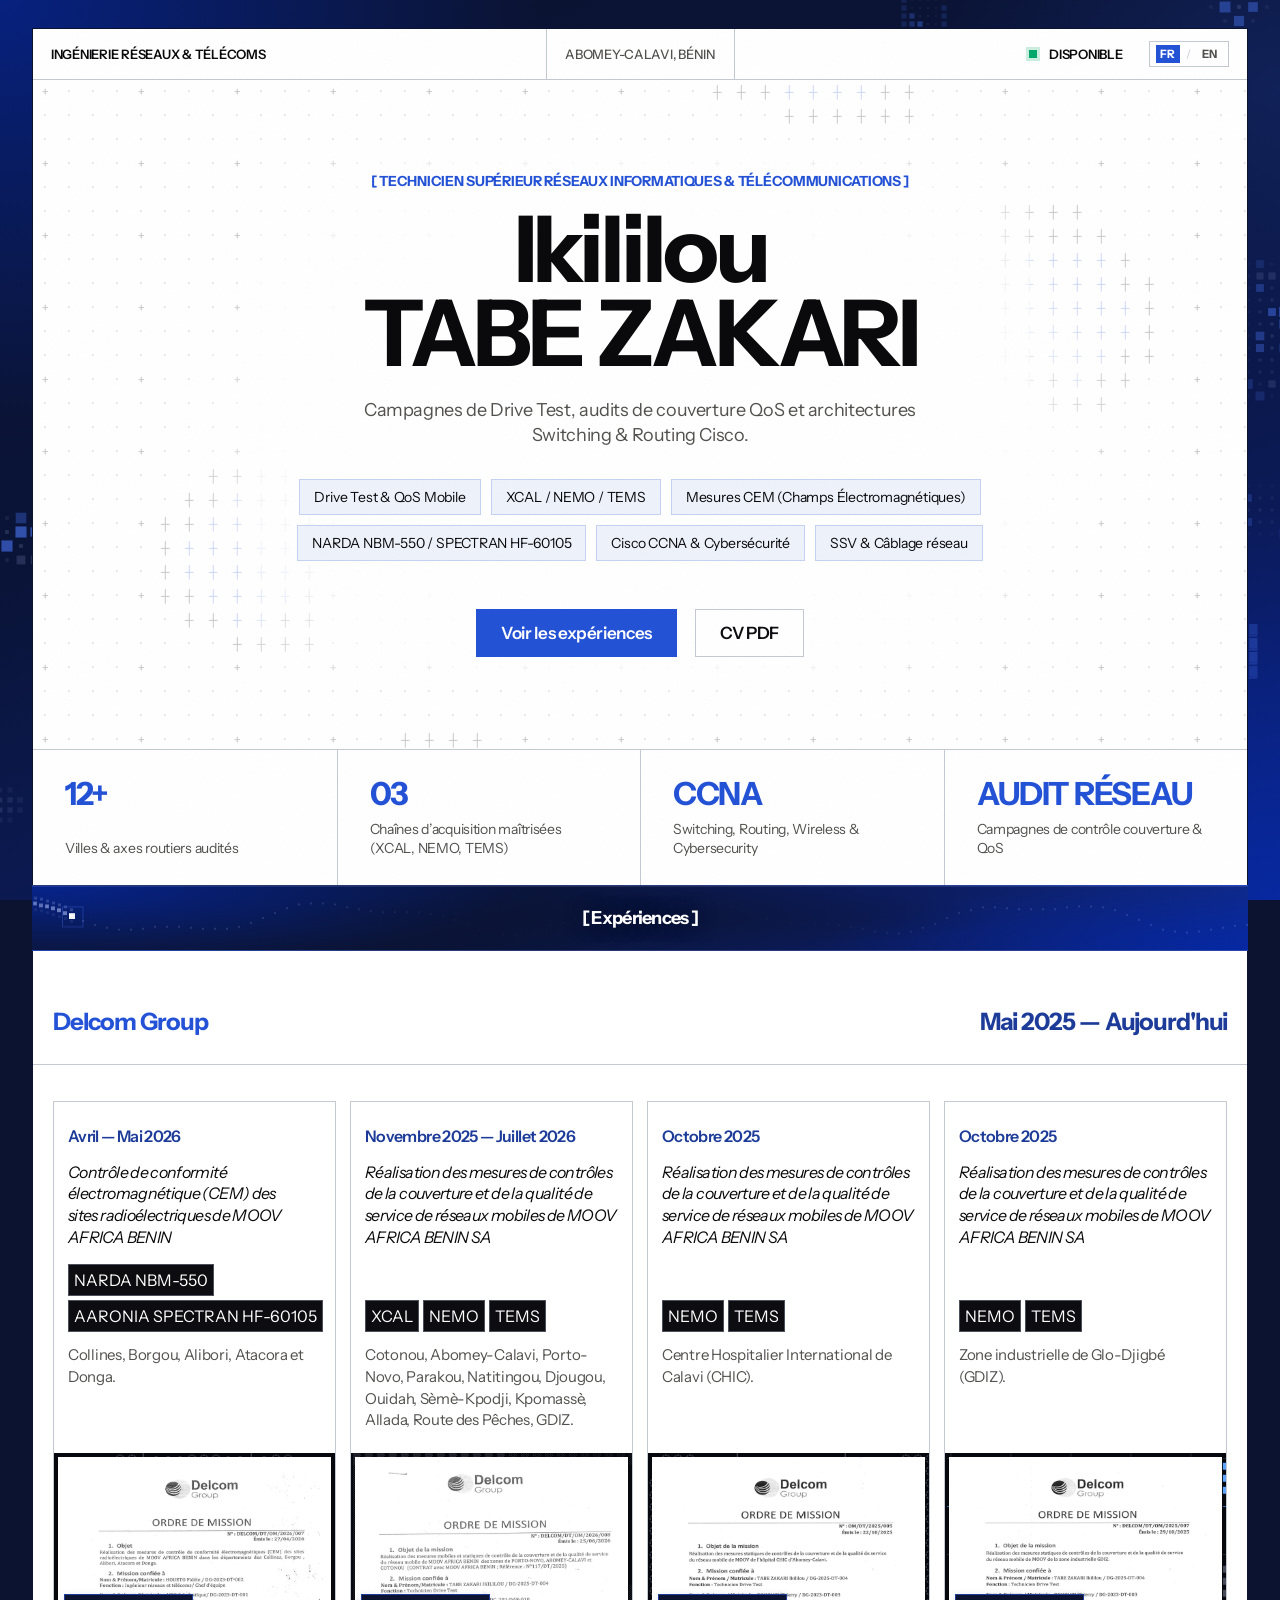
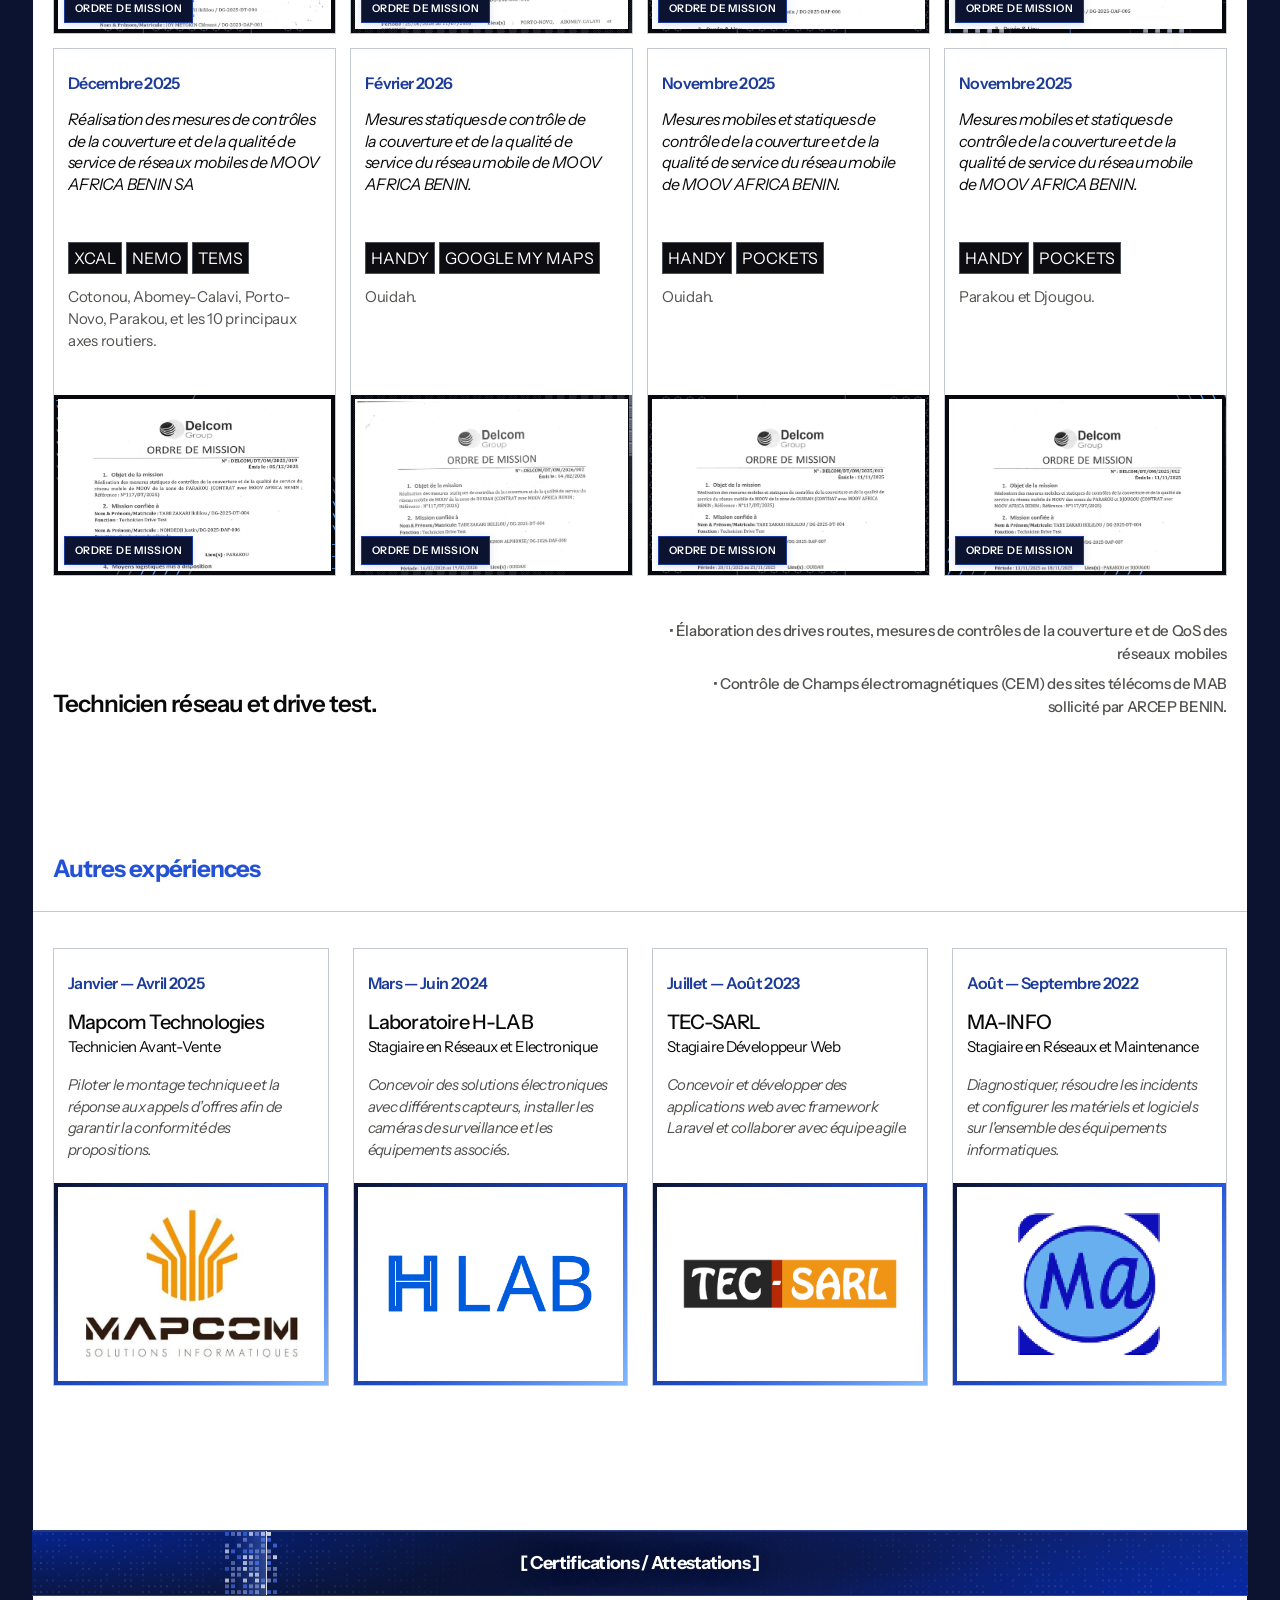
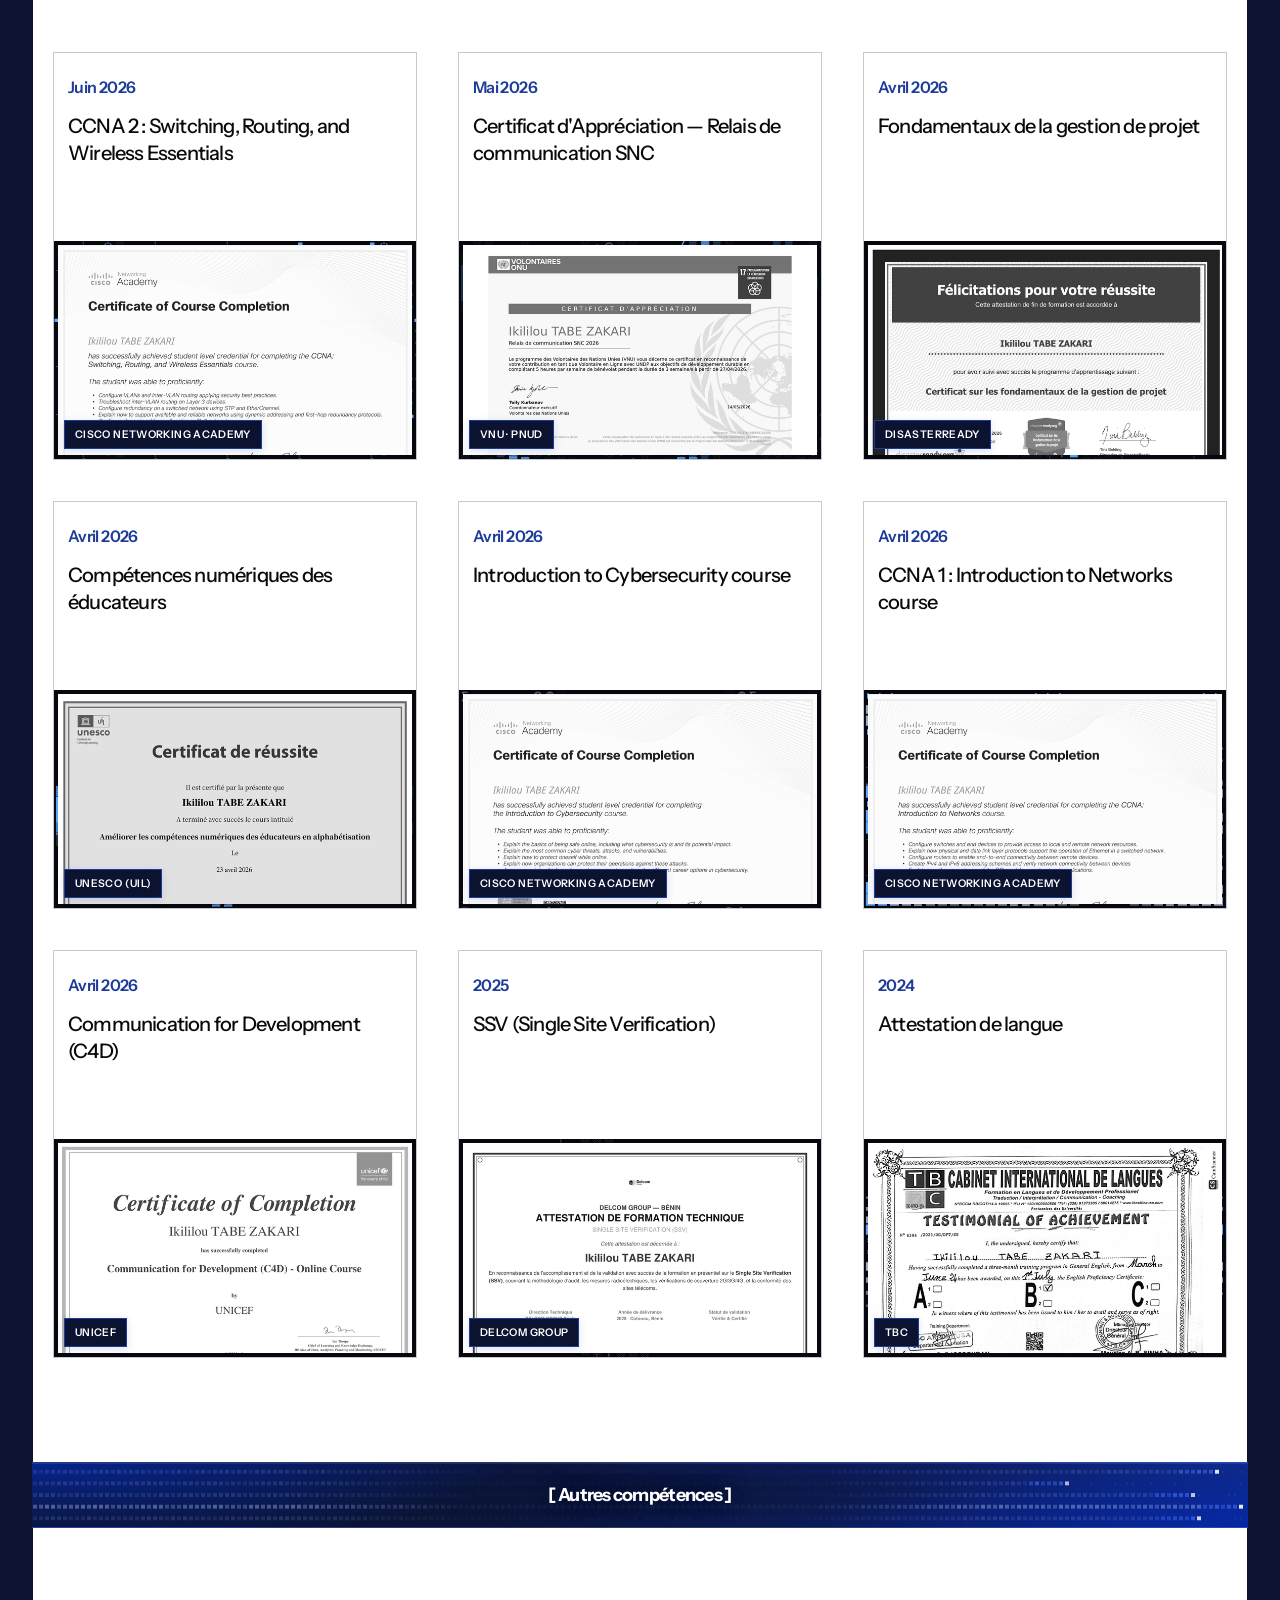
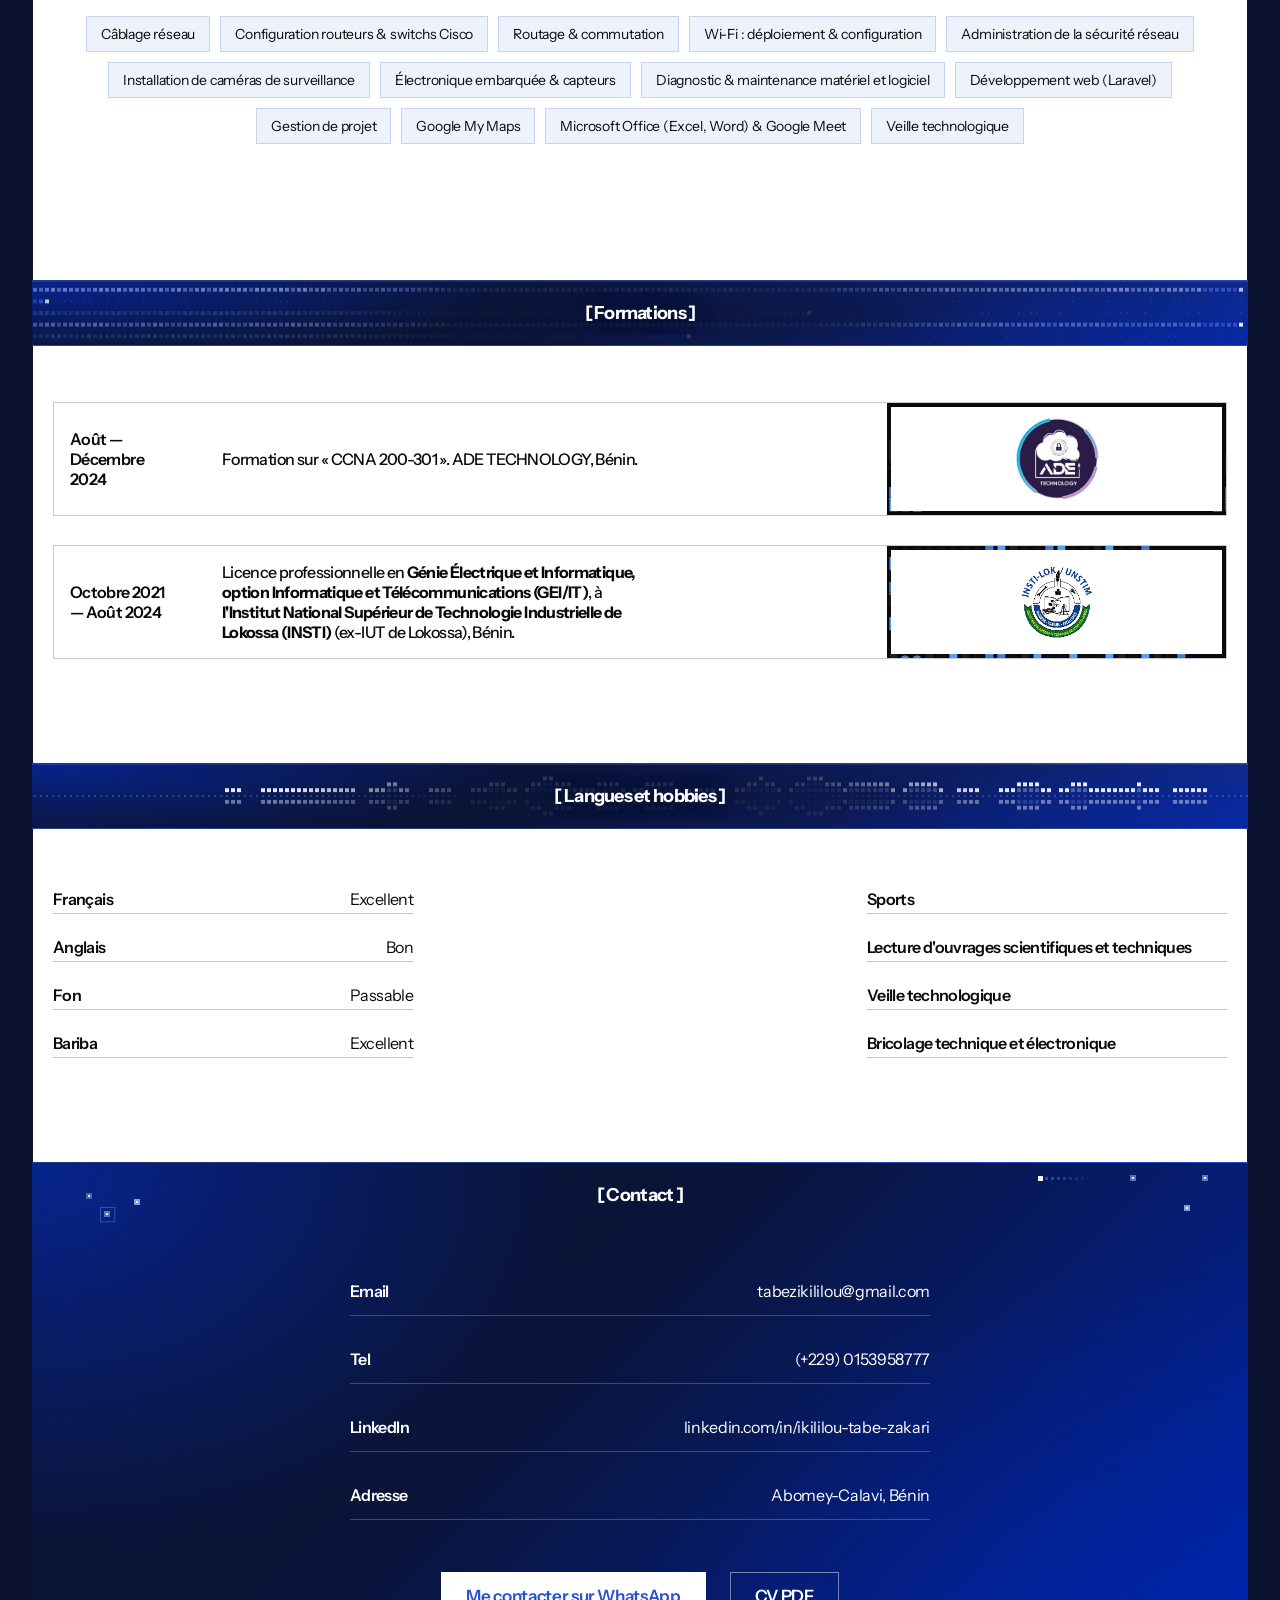
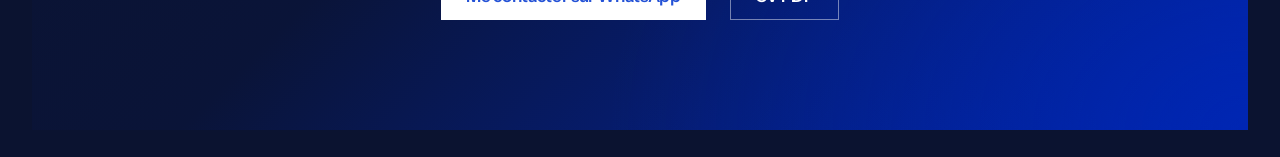
==== index.html @ 6f4b25f4 "content: replace tender skill with project management" ====
<!DOCTYPE html>
<html lang="fr">
  <head>
    <meta charset="UTF-8" />
    <meta name="viewport" content="width=device-width, initial-scale=1.0" />
    <meta name="theme-color" content="#0b1330" />
    <title>Ikililou TABE ZAKARI — Technicien Supérieur Réseaux Informatiques &amp; Télécommunications</title>
    <link rel="preconnect" href="https://fonts.googleapis.com" />
    <link rel="preconnect" href="https://fonts.gstatic.com" crossorigin />
    <link
      href="https://fonts.googleapis.com/css2?family=Instrument+Sans:ital,wght@0,400;0,500;0,600;0,700;1,400;1,500;1,600;1,700&display=swap"
      rel="stylesheet"
    />
    <link rel="stylesheet" href="styles.css" />
  </head>
  <body>
    <svg class="grain" xmlns="http://www.w3.org/2000/svg" aria-hidden="true">
      <filter id="grain-filter" x="0%" y="0%" width="100%" height="100%">
        <feTurbulence
          type="fractalNoise"
          baseFrequency="0.8"
          numOctaves="4"
          seed="2"
          stitchTiles="stitch"
        />
        <feColorMatrix type="saturate" values="0" />
      </filter>
      <rect width="100%" height="100%" filter="url(#grain-filter)" />
    </svg>
    <a class="skip-link" href="#experiences">Aller aux expériences</a>

    <canvas class="shell-canvas" aria-hidden="true"></canvas>

    <div class="page">
    <header class="hero">
      <div class="hero__frame" data-hero-field>
        <div class="hero__topbar">
          <div class="hero__topcell">
            <span class="hero__meta">INGÉNIERIE RÉSEAUX &amp; TÉLÉCOMS</span>
          </div>
          <div class="hero__topcell hero__topcell--center">
            <span>ABOMEY-CALAVI, BÉNIN</span>
          </div>
          <div class="hero__topcell hero__topcell--right">
            <span class="hero__status-dot" aria-hidden="true"></span>
            <span>DISPONIBLE</span>
            <nav class="lang-switch" aria-label="Langue / Language">
              <span class="lang-switch__link is-active" aria-current="page">FR</span>
              <span class="lang-switch__sep" aria-hidden="true">/</span>
              <a class="lang-switch__link" href="en/" hreflang="en" lang="en">EN</a>
            </nav>
          </div>
        </div>

        <div class="hero__stage">
          <canvas class="hero__canvas" aria-hidden="true"></canvas>

          <div class="hero__inner">
            <p class="hero__eyebrow">[ TECHNICIEN SUPÉRIEUR RÉSEAUX INFORMATIQUES &amp; TÉLÉCOMMUNICATIONS ]</p>
            <h1 class="hero__name">Ikililou<br />TABE ZAKARI</h1>
            <p class="hero__lead">
              Campagnes de Drive Test, audits de couverture QoS et
              architectures Switching &amp; Routing Cisco.
            </p>
            <div class="hero__pills" aria-label="Domaines d'expertise">
              <span class="hero__pill">Drive Test &amp; QoS Mobile</span>
              <span class="hero__pill">XCAL / NEMO / TEMS</span>
              <span class="hero__pill">Mesures CEM (Champs Électromagnétiques)</span>
              <span class="hero__pill">NARDA NBM-550 / SPECTRAN HF-60105</span>
              <span class="hero__pill">Cisco CCNA &amp; Cybersécurité</span>
              <span class="hero__pill">SSV &amp; Câblage réseau</span>
            </div>
            <div class="hero__actions">
              <a class="btn btn--solid" href="#experiences">Voir les expériences</a>
              <a class="btn btn--ghost" href="public/Curriculum_vitae_détaille_et_actualise_tabe_zakari_ikililou.pdf" data-cv>CV PDF</a>
            </div>
          </div>
        </div>

        <div class="hero__metrics" aria-label="Indicateurs clés">
          <div class="hero__metric">
            <span class="hero__metric-val">12+</span>
            <span class="hero__metric-label">Villes &amp; axes routiers audités</span>
          </div>
          <div class="hero__metric">
            <span class="hero__metric-val">03</span>
            <span class="hero__metric-label">Chaînes d’acquisition maîtrisées (XCAL, NEMO, TEMS)</span>
          </div>
          <div class="hero__metric">
            <span class="hero__metric-val">CCNA</span>
            <span class="hero__metric-label">Switching, Routing, Wireless &amp; Cybersecurity</span>
          </div>
          <div class="hero__metric">
            <span class="hero__metric-val">AUDIT RÉSEAU</span>
            <span class="hero__metric-label">Campagnes de contrôle couverture &amp; QoS</span>
          </div>
        </div>
      </div>
    </header>

    <main>
      <section class="section" id="experiences" aria-labelledby="exp-title">
        <header class="section-head">
          <div class="section-head__cell"></div>
          <h2 class="kicker" id="exp-title">[ Expériences ]</h2>
          <div class="section-head__cell"></div>
        </header>

        <article class="employer">
          <header class="employer__head">
            <h3 class="employer__name">Delcom Group</h3>
            <p class="employer__dates">Mai 2025 — Aujourd'hui</p>
          </header>

          <div class="board">
            <div class="card-grid card-grid--4" id="delcom-missions">
              <article class="card card--mission" data-signal-card>
                <div class="card__body">
                  <p class="card__meta">Avril — Mai 2026</p>
                  <h4 class="card__title">
                    Contrôle de conformité électromagnétique (CEM) des sites radioélectriques de MOOV AFRICA BENIN
                  </h4>
                  <div class="card__tags">
                    <span class="tag tag--ink">NARDA NBM-550</span>
                    <span class="tag tag--ink">AARONIA SPECTRAN HF-60105</span>
                  </div>
                  <p class="card__place">
                    Collines, Borgou, Alibori, Atacora et Donga.
                  </p>
                </div>
                <button
                  type="button"
                  class="card__media card__media--order"
                  data-signal="radar"
                  data-mission-image="public/ordres_mission/mission-cem-nord-2026.png"
                  data-mission-title="CEM — Centre-Nord du Bénin"
                  aria-label="Afficher l'ordre de mission : CEM — Centre-Nord du Bénin"
                  aria-haspopup="dialog"
                  aria-controls="mission-dialog"
                >
                  <canvas class="signal-canvas" aria-hidden="true"></canvas>
                  <span class="card__order-preview">
                    <img draggable="false"
                      src="public/ordres_mission/thumb-cem-nord-2026.png"
                      alt="Ordre de mission CEM Moov Africa 2026"
                      class="card__order-img"
                      loading="lazy"
                    />
                  </span>
                  <span class="card__order-badge">Ordre de mission</span>
                </button>
              </article>

              <article class="card card--mission" data-signal-card>
                <div class="card__body">
                  <p class="card__meta">Novembre 2025 — Juillet 2026</p>
                  <h4 class="card__title">
                    Réalisation des mesures de contrôles de la couverture et de
                    la qualité de service de réseaux mobiles de MOOV AFRICA BENIN SA
                  </h4>
                  <div class="card__tags">
                    <span class="tag tag--ink">XCAL</span>
                    <span class="tag tag--ink">NEMO</span>
                    <span class="tag tag--ink">TEMS</span>
                  </div>
                  <p class="card__place">
                    Cotonou, Abomey-Calavi, Porto-Novo, Parakou, Natitingou, Djougou,
                    Ouidah, Sèmè-Kpodji, Kpomassè, Allada, Route des Pêches, GDIZ.
                  </p>
                </div>
                <button
                  type="button"
                  class="card__media card__media--order"
                  data-signal="heatmap"
                  data-mission-image="public/ordres_mission/mission-qos-cotonou-calavi-porto-2026.png"
                  data-mission-title="QoS — Cotonou, Abomey-Calavi et Porto-Novo"
                  aria-label="Afficher l'ordre de mission : QoS — Cotonou, Abomey-Calavi et Porto-Novo"
                  aria-haspopup="dialog"
                  aria-controls="mission-dialog"
                >
                  <canvas class="signal-canvas" aria-hidden="true"></canvas>
                  <span class="card__order-preview">
                    <img draggable="false"
                      src="public/ordres_mission/thumb-cotonou-calavi-porto-2026.png"
                      alt="Ordre de mission Cotonou Porto-Novo Abomey-Calavi 2026"
                      class="card__order-img"
                      loading="lazy"
                    />
                  </span>
                  <span class="card__order-badge">Ordre de mission</span>
                </button>
              </article>

              <article class="card card--mission" data-signal-card>
                <div class="card__body">
                  <p class="card__meta">Octobre 2025</p>
                  <h4 class="card__title">
                    Réalisation des mesures de contrôles de la couverture et de
                    la qualité de service de réseaux mobiles de MOOV AFRICA BENIN SA
                  </h4>
                  <div class="card__tags">
                    <span class="tag tag--ink">NEMO</span>
                    <span class="tag tag--ink">TEMS</span>
                  </div>
                  <p class="card__place">Centre Hospitalier International de Calavi (CHIC).</p>
                </div>
                <button
                  type="button"
                  class="card__media card__media--order"
                  data-signal="radar"
                  data-mission-image="public/ordres_mission/mission-qos-chic-calavi-2025.png"
                  data-mission-title="QoS — Hôpital CHIC, Abomey-Calavi"
                  aria-label="Afficher l'ordre de mission : QoS — Hôpital CHIC, Abomey-Calavi"
                  aria-haspopup="dialog"
                  aria-controls="mission-dialog"
                >
                  <canvas class="signal-canvas" aria-hidden="true"></canvas>
                  <span class="card__order-preview">
                    <img draggable="false"
                      src="public/ordres_mission/thumb-chic-calavi-2025.png"
                      alt="Ordre de mission CHIC Abomey-Calavi 2025"
                      class="card__order-img"
                      loading="lazy"
                    />
                  </span>
                  <span class="card__order-badge">Ordre de mission</span>
                </button>
              </article>

              <article class="card card--mission" data-signal-card>
                <div class="card__body">
                  <p class="card__meta">Octobre 2025</p>
                  <h4 class="card__title">
                    Réalisation des mesures de contrôles de la couverture et de
                    la qualité de service de réseaux mobiles de MOOV AFRICA BENIN SA
                  </h4>
                  <div class="card__tags">
                    <span class="tag tag--ink">NEMO</span>
                    <span class="tag tag--ink">TEMS</span>
                  </div>
                  <p class="card__place">Zone industrielle de Glo-Djigbé (GDIZ).</p>
                </div>
                <button
                  type="button"
                  class="card__media card__media--order"
                  data-signal="matrix"
                  data-mission-image="public/ordres_mission/mission-qos-gdiz-2025.png"
                  data-mission-title="QoS — Zone industrielle de Glo-Djigbé"
                  aria-label="Afficher l'ordre de mission : QoS — Zone industrielle de Glo-Djigbé"
                  aria-haspopup="dialog"
                  aria-controls="mission-dialog"
                >
                  <canvas class="signal-canvas" aria-hidden="true"></canvas>
                  <span class="card__order-preview">
                    <img draggable="false"
                      src="public/ordres_mission/thumb-gdiz-2025.png"
                      alt="Ordre de mission GDIZ Glo-Djigbé 2025"
                      class="card__order-img"
                      loading="lazy"
                    />
                  </span>
                  <span class="card__order-badge">Ordre de mission</span>
                </button>
              </article>

              <article class="card card--mission" data-signal-card>
                <div class="card__body">
                  <p class="card__meta">Décembre 2025</p>
                  <h4 class="card__title">
                    Réalisation des mesures de contrôles de la couverture et de
                    la qualité de service de réseaux mobiles de MOOV AFRICA BENIN SA
                  </h4>
                  <div class="card__tags">
                    <span class="tag tag--ink">XCAL</span>
                    <span class="tag tag--ink">NEMO</span>
                    <span class="tag tag--ink">TEMS</span>
                  </div>
                  <p class="card__place">
                    Cotonou, Abomey-Calavi, Porto-Novo, Parakou, et les 10 principaux
                    axes routiers.
                  </p>
                </div>
                <button
                  type="button"
                  class="card__media card__media--order"
                  data-signal="flow"
                  data-mission-image="public/ordres_mission/mission-qos-parakou-2025.png"
                  data-mission-title="QoS — Parakou"
                  aria-label="Afficher l'ordre de mission : QoS — Parakou"
                  aria-haspopup="dialog"
                  aria-controls="mission-dialog"
                >
                  <canvas class="signal-canvas" aria-hidden="true"></canvas>
                  <span class="card__order-preview">
                    <img draggable="false"
                      src="public/ordres_mission/thumb-parakou-2025.png"
                      alt="Ordre de mission Parakou et axes routiers 2025"
                      class="card__order-img"
                      loading="lazy"
                    />
                  </span>
                  <span class="card__order-badge">Ordre de mission</span>
                </button>
              </article>

              <article class="card card--mission" data-signal-card>
                <div class="card__body">
                  <p class="card__meta">Février 2026</p>
                  <h4 class="card__title">Mesures statiques de contrôle de la couverture et de la qualité de service du réseau mobile de MOOV AFRICA BENIN.</h4>
                  <div class="card__tags">
                    <span class="tag tag--ink">HANDY</span>
                    <span class="tag tag--ink">GOOGLE MY MAPS</span>
                  </div>
                  <p class="card__place">Ouidah.</p>
                </div>
                <button
                  type="button"
                  class="card__media card__media--order"
                  data-signal="heatmap"
                  data-mission-image="public/ordres_mission/Mission_QoS_Statique-Mobilité_Ouidah_2025.png"
                  data-mission-title="QoS — Ouidah, février 2026"
                  aria-label="Afficher l'ordre de mission : QoS — Ouidah, février 2026"
                  aria-haspopup="dialog"
                  aria-controls="mission-dialog"
                >
                  <canvas class="signal-canvas" aria-hidden="true"></canvas>
                  <span class="card__order-preview">
                    <img draggable="false"
                      src="public/ordres_mission/thumb-ouidah-fevrier-2026.png"
                      alt="Ordre de mission : Ouidah, Février 2026"
                      class="card__order-img"
                      loading="lazy"
                    />
                  </span>
                  <span class="card__order-badge">Ordre de mission</span>
                </button>
              </article>

              <article class="card card--mission" data-signal-card>
                <div class="card__body">
                  <p class="card__meta">Novembre 2025</p>
                  <h4 class="card__title">Mesures mobiles et statiques de contrôle de la couverture et de la qualité de service du réseau mobile de MOOV AFRICA BENIN.</h4>
                  <div class="card__tags">
                    <span class="tag tag--ink">HANDY</span>
                    <span class="tag tag--ink">POCKETS</span>
                  </div>
                  <p class="card__place">Ouidah.</p>
                </div>
                <button
                  type="button"
                  class="card__media card__media--order"
                  data-signal="radar"
                  data-mission-image="public/ordres_mission/Mission_QoS_Statique-Mobilité_Ouidah_2026.png"
                  data-mission-title="QoS — Ouidah, novembre 2025"
                  aria-label="Afficher l'ordre de mission : QoS — Ouidah, novembre 2025"
                  aria-haspopup="dialog"
                  aria-controls="mission-dialog"
                >
                  <canvas class="signal-canvas" aria-hidden="true"></canvas>
                  <span class="card__order-preview">
                    <img draggable="false"
                      src="public/ordres_mission/thumb-ouidah-novembre-2025.png"
                      alt="Ordre de mission : Ouidah, Novembre 2025"
                      class="card__order-img"
                      loading="lazy"
                    />
                  </span>
                  <span class="card__order-badge">Ordre de mission</span>
                </button>
              </article>

              <article class="card card--mission" data-signal-card>
                <div class="card__body">
                  <p class="card__meta">Novembre 2025</p>
                  <h4 class="card__title">Mesures mobiles et statiques de contrôle de la couverture et de la qualité de service du réseau mobile de MOOV AFRICA BENIN.</h4>
                  <div class="card__tags">
                    <span class="tag tag--ink">HANDY</span>
                    <span class="tag tag--ink">POCKETS</span>
                  </div>
                  <p class="card__place">Parakou et Djougou.</p>
                </div>
                <button
                  type="button"
                  class="card__media card__media--order"
                  data-signal="flow"
                  data-mission-image="public/ordres_mission/mission-qos-parakou-djougou-2025.png"
                  data-mission-title="QoS — Parakou et Djougou"
                  aria-label="Afficher l'ordre de mission : QoS — Parakou et Djougou"
                  aria-haspopup="dialog"
                  aria-controls="mission-dialog"
                >
                  <canvas class="signal-canvas" aria-hidden="true"></canvas>
                  <span class="card__order-preview">
                    <img draggable="false"
                      src="public/ordres_mission/thumb-parakou-djougou-novembre-2025.png"
                      alt="Ordre de mission : Parakou et Djougou, Novembre 2025"
                      class="card__order-img"
                      loading="lazy"
                    />
                  </span>
                  <span class="card__order-badge">Ordre de mission</span>
                </button>
              </article>
            </div>

            <button
              class="btn mission-list-toggle"
              type="button"
              aria-controls="delcom-missions"
              aria-expanded="false"
              hidden
            >Voir les 6 autres missions</button>

            <footer class="board__foot">
              <p class="board__role">Technicien réseau et drive test.</p>
              <div class="board__summary">
                <p>• Élaboration des drives routes, mesures de contrôles de la couverture et de QoS des réseaux mobiles</p>
                <p>• Contrôle de Champs électromagnétiques (CEM) des sites télécoms de MAB sollicité par ARCEP BENIN.</p>
              </div>
            </footer>
          </div>
        </article>

        <article class="employer">
          <header class="employer__head">
            <h3 class="employer__name">Autres expériences</h3>
          </header>

          <div class="board">
            <div class="card-grid card-grid--4">
              <article class="card card--experience">
                <div class="card__body">
                  <p class="card__meta">Janvier — Avril 2025</p>
                  <h4 class="card__heading">Mapcom Technologies</h4>
                  <p class="card__role-sub">Technicien Avant-Vente</p>
                  <p class="card__desc">
                    Piloter le montage technique et la réponse aux appels d’offres afin de garantir la conformité des propositions.
                  </p>
                </div>
                <div class="card__media card__media--logo">
                  <img draggable="false"
                    src="public/logo/LOGO DE MAPCOM TECHNOLOGIES.jpg"
                    alt="Logo Mapcom Technologies"
                    class="card__logo-img card__logo-img--mapcom"
                    loading="lazy"
                  />
                </div>
              </article>

              <article class="card card--experience">
                <div class="card__body">
                  <p class="card__meta">Mars — Juin 2024</p>
                  <h4 class="card__heading">Laboratoire H-LAB</h4>
                  <p class="card__role-sub">Stagiaire en Réseaux et Electronique</p>
                  <p class="card__desc">
                    Concevoir des solutions électroniques avec différents capteurs, installer les caméras de surveillance et les équipements associés.
                  </p>
                </div>
                <div class="card__media card__media--logo">
                  <img draggable="false"
                    src="public/logo/h-lab-clean.png"
                    alt="Logo Laboratoire H-LAB"
                    class="card__logo-img card__logo-img--hlab"
                    loading="lazy"
                  />
                </div>
              </article>

              <article class="card card--experience">
                <div class="card__body">
                  <p class="card__meta">Juillet — Août 2023</p>
                  <h4 class="card__heading">TEC-SARL</h4>
                  <p class="card__role-sub">Stagiaire Développeur Web</p>
                  <p class="card__desc">
                    Concevoir et développer des applications web avec framework Laravel et collaborer avec équipe agile.
                  </p>
                </div>
                <div class="card__media card__media--logo">
                  <img draggable="false"
                    src="public/logo/tec-sarl-clean.png"
                    alt="Logo TEC-SARL"
                    class="card__logo-img card__logo-img--tec"
                    loading="lazy"
                  />
                </div>
              </article>

              <article class="card card--experience">
                <div class="card__body">
                  <p class="card__meta">Août — Septembre 2022</p>
                  <h4 class="card__heading">MA-INFO</h4>
                  <p class="card__role-sub">Stagiaire en Réseaux et Maintenance</p>
                  <p class="card__desc">
                    Diagnostiquer, résoudre les incidents et configurer les matériels et logiciels sur l'ensemble des équipements informatiques.
                  </p>
                </div>
                <div class="card__media card__media--logo">
                  <img draggable="false"
                    src="public/logo/LOGO DE MA-INFO.jpg"
                    alt="Logo MA-INFO"
                    class="card__logo-img"
                    loading="lazy"
                  />
                </div>
              </article>
            </div>
          </div>
        </article>
      </section>

      <section class="section" id="accreditations" aria-labelledby="acc-title">
        <header class="section-head">
          <div class="section-head__cell"></div>
          <h2 class="kicker" id="acc-title">[ Certifications / Attestations ]</h2>
          <div class="section-head__cell"></div>
        </header>

        <div class="card-grid card-grid--3 card-grid--loose">
          <article class="card card--cred" data-signal-card>
            <div class="card__body">
              <p class="card__meta">Juin 2026</p>
              <h3 class="card__heading">
                CCNA 2 : Switching, Routing, and Wireless Essentials
              </h3>
            </div>
            <button
              type="button"
              class="card__media card__media--order"
              data-signal="ccna-mesh"
              data-mission-image="public/certifications/cert-ccna-2.png"
              data-mission-title="CCNA 2 : Switching, Routing, and Wireless Essentials — Cisco Networking Academy"
              data-mission-eyebrow="Certification"
              aria-label="Afficher la certification : CCNA 2 : Switching, Routing, and Wireless Essentials"
              aria-haspopup="dialog"
              aria-controls="mission-dialog"
            >
              <canvas class="signal-canvas" aria-hidden="true"></canvas>
              <span class="card__order-preview">
                <img
                  src="public/certifications/thumb-ccna-2.png"
                  alt="Certification CCNA 2 : Switching, Routing, and Wireless Essentials"
                  class="card__order-img"
                  loading="lazy"
                  draggable="false"
                />
              </span>
              <span class="card__order-badge">Cisco Networking Academy</span>
            </button>
          </article>

          <article class="card card--cred" data-signal-card>
            <div class="card__body">
              <p class="card__meta">Mai 2026</p>
              <h3 class="card__heading">
                Certificat d'Appréciation — Relais de communication SNC
              </h3>
            </div>
            <button
              type="button"
              class="card__media card__media--order"
              data-signal="prism"
              data-mission-image="public/certifications/cert-onu-snc.png"
              data-mission-title="Certificat d'Appréciation — Relais de communication SNC (VNU · PNUD)"
              data-mission-eyebrow="Certification"
              aria-label="Afficher la certification : Certificat d'Appréciation — Relais de communication SNC"
              aria-haspopup="dialog"
              aria-controls="mission-dialog"
            >
              <canvas class="signal-canvas" aria-hidden="true"></canvas>
              <span class="card__order-preview">
                <img
                  src="public/certifications/thumb-onu-snc.png"
                  alt="Certificat d'Appréciation — Relais de communication SNC"
                  class="card__order-img"
                  loading="lazy"
                  draggable="false"
                />
              </span>
              <span class="card__order-badge">VNU · PNUD</span>
            </button>
          </article>

          <article class="card card--cred" data-signal-card>
            <div class="card__body">
              <p class="card__meta">Avril 2026</p>
              <h3 class="card__heading">
                Fondamentaux de la gestion de projet
              </h3>
            </div>
            <button
              type="button"
              class="card__media card__media--order"
              data-signal="tesseract"
              data-mission-image="public/certifications/cert-gestion-projet.png"
              data-mission-title="Fondamentaux de la gestion de projet — DisasterReady"
              data-mission-eyebrow="Certification"
              aria-label="Afficher la certification : Fondamentaux de la gestion de projet"
              aria-haspopup="dialog"
              aria-controls="mission-dialog"
            >
              <canvas class="signal-canvas" aria-hidden="true"></canvas>
              <span class="card__order-preview">
                <img
                  src="public/certifications/thumb-gestion-projet.png"
                  alt="Certification Fondamentaux de la gestion de projet"
                  class="card__order-img"
                  loading="lazy"
                  draggable="false"
                />
              </span>
              <span class="card__order-badge">DisasterReady</span>
            </button>
          </article>

          <article class="card card--cred" data-signal-card>
            <div class="card__body">
              <p class="card__meta">Avril 2026</p>
              <h3 class="card__heading">
                Compétences numériques des éducateurs
              </h3>
            </div>
            <button
              type="button"
              class="card__media card__media--order"
              data-signal="oscilloscope"
              data-mission-image="public/certifications/cert-unesco-educateurs.png"
              data-mission-title="Améliorer les compétences numériques des éducateurs en alphabétisation — UNESCO (UIL)"
              data-mission-eyebrow="Certification"
              aria-label="Afficher la certification : Compétences numériques des éducateurs"
              aria-haspopup="dialog"
              aria-controls="mission-dialog"
            >
              <canvas class="signal-canvas" aria-hidden="true"></canvas>
              <span class="card__order-preview">
                <img
                  src="public/certifications/thumb-unesco-educateurs.png"
                  alt="Certification Compétences numériques des éducateurs — UNESCO (UIL)"
                  class="card__order-img"
                  loading="lazy"
                  draggable="false"
                />
              </span>
              <span class="card__order-badge">UNESCO (UIL)</span>
            </button>
          </article>

          <article class="card card--cred" data-signal-card>
            <div class="card__body">
              <p class="card__meta">Avril 2026</p>
              <h3 class="card__heading">Introduction to Cybersecurity course</h3>
            </div>
            <button
              type="button"
              class="card__media card__media--order"
              data-signal="cyber-vault"
              data-mission-image="public/certifications/cert-cybersecurity.png"
              data-mission-title="Introduction to Cybersecurity course — Cisco Networking Academy"
              data-mission-eyebrow="Certification"
              aria-label="Afficher la certification : Introduction to Cybersecurity course"
              aria-haspopup="dialog"
              aria-controls="mission-dialog"
            >
              <canvas class="signal-canvas" aria-hidden="true"></canvas>
              <span class="card__order-preview">
                <img
                  src="public/certifications/thumb-cybersecurity.png"
                  alt="Certification Introduction to Cybersecurity — Cisco Networking Academy"
                  class="card__order-img"
                  loading="lazy"
                  draggable="false"
                />
              </span>
              <span class="card__order-badge">Cisco Networking Academy</span>
            </button>
          </article>

          <article class="card card--cred" data-signal-card>
            <div class="card__body">
              <p class="card__meta">Avril 2026</p>
              <h3 class="card__heading">CCNA 1 : Introduction to Networks course</h3>
            </div>
            <button
              type="button"
              class="card__media card__media--order"
              data-signal="ccna-osi"
              data-mission-image="public/certifications/cert-ccna-1.png"
              data-mission-title="CCNA 1 : Introduction to Networks course — Cisco Networking Academy"
              data-mission-eyebrow="Certification"
              aria-label="Afficher la certification : CCNA 1 : Introduction to Networks course"
              aria-haspopup="dialog"
              aria-controls="mission-dialog"
            >
              <canvas class="signal-canvas" aria-hidden="true"></canvas>
              <span class="card__order-preview">
                <img
                  src="public/certifications/thumb-ccna-1.png"
                  alt="Certification CCNA 1 : Introduction to Networks — Cisco Networking Academy"
                  class="card__order-img"
                  loading="lazy"
                  draggable="false"
                />
              </span>
              <span class="card__order-badge">Cisco Networking Academy</span>
            </button>
          </article>

          <article class="card card--cred" data-signal-card>
            <div class="card__body">
              <p class="card__meta">Avril 2026</p>
              <h3 class="card__heading">
                Communication for Development (C4D)
              </h3>
            </div>
            <button
              type="button"
              class="card__media card__media--order"
              data-signal="ccna-core"
              data-mission-image="public/certifications/cert-unicef-c4d.png"
              data-mission-title="Communication for Development (C4D) — UNICEF"
              data-mission-eyebrow="Certification"
              aria-label="Afficher la certification : Communication for Development (C4D)"
              aria-haspopup="dialog"
              aria-controls="mission-dialog"
            >
              <canvas class="signal-canvas" aria-hidden="true"></canvas>
              <span class="card__order-preview">
                <img
                  src="public/certifications/thumb-unicef-c4d.png"
                  alt="Certification Communication for Development (C4D) — UNICEF"
                  class="card__order-img"
                  loading="lazy"
                  draggable="false"
                />
              </span>
              <span class="card__order-badge">UNICEF</span>
            </button>
          </article>

          <article class="card card--cred" data-signal-card>
            <div class="card__body">
              <p class="card__meta">2025</p>
              <h3 class="card__heading">SSV (Single Site Verification)</h3>
            </div>
            <button
              type="button"
              class="card__media card__media--order"
              data-signal="ssv-sector"
              data-mission-image="public/certifications/cert-ssv-delcom.png"
              data-mission-title="Single Site Verification (SSV) — DELCOM GROUP"
              data-mission-eyebrow="Certification"
              aria-label="Afficher la certification : Single Site Verification (SSV)"
              aria-haspopup="dialog"
              aria-controls="mission-dialog"
            >
              <canvas class="signal-canvas" aria-hidden="true"></canvas>
              <span class="card__order-preview">
                <img
                  src="public/certifications/thumb-ssv-delcom.png"
                  alt="Attestation de formation SSV (Single Site Verification) — DELCOM GROUP"
                  class="card__order-img"
                  loading="lazy"
                  draggable="false"
                />
              </span>
              <span class="card__order-badge">DELCOM GROUP</span>
            </button>
          </article>

          <article class="card card--cred" data-signal-card>
            <div class="card__body">
              <p class="card__meta">2024</p>
              <h3 class="card__heading">Attestation de langue</h3>
            </div>
            <button
              type="button"
              class="card__media card__media--order"
              data-signal="voice-spectrum"
              data-mission-image="public/certifications/cert-anglais-tbc.png"
              data-mission-title="English Language Proficiency Certificate — TBC"
              data-mission-eyebrow="Certification"
              aria-label="Afficher la certification : Attestation de langue"
              aria-haspopup="dialog"
              aria-controls="mission-dialog"
            >
              <canvas class="signal-canvas" aria-hidden="true"></canvas>
              <span class="card__order-preview">
                <img
                  src="public/certifications/thumb-anglais-tbc.png"
                  alt="English Language Proficiency Certificate — TBC"
                  class="card__order-img"
                  loading="lazy"
                  draggable="false"
                />
              </span>
              <span class="card__order-badge">TBC</span>
            </button>
          </article>
        </div>
      </section>

      <section class="section" id="competences" aria-labelledby="skills-title">
        <header class="section-head">
          <div class="section-head__cell"></div>
          <h2 class="kicker" id="skills-title">[ Autres compétences ]</h2>
          <div class="section-head__cell"></div>
        </header>

        <div class="skills">
          <div class="hero__pills" aria-label="Compétences complémentaires">
              <span class="hero__pill">Câblage réseau</span>
              <span class="hero__pill">Configuration routeurs &amp; switchs Cisco</span>
              <span class="hero__pill">Routage &amp; commutation</span>
              <span class="hero__pill">Wi-Fi : déploiement &amp; configuration</span>
              <span class="hero__pill">Administration de la sécurité réseau</span>
              <span class="hero__pill">Installation de caméras de surveillance</span>
              <span class="hero__pill">Électronique embarquée &amp; capteurs</span>
              <span class="hero__pill">Diagnostic &amp; maintenance matériel et logiciel</span>
              <span class="hero__pill">Développement web (Laravel)</span>
              <span class="hero__pill">Gestion de projet</span>
              <span class="hero__pill">Google My Maps</span>
              <span class="hero__pill">Microsoft Office (Excel, Word) &amp; Google Meet</span>
              <span class="hero__pill">Veille technologique</span>
          </div>
        </div>
      </section>

      <section class="section" id="formations" aria-labelledby="form-title">
        <header class="section-head">
          <div class="section-head__cell"></div>
          <h2 class="kicker" id="form-title">[ Formations ]</h2>
          <div class="section-head__cell"></div>
        </header>

        <ul class="formations">
          <li class="formation" data-signal-card>
            <div class="formation__copy">
              <p class="formation__dates">Août — Décembre 2024</p>
              <p class="formation__text">
                Formation sur « CCNA 200-301 ». ADE TECHNOLOGY, Bénin.
              </p>
            </div>
            <div
              class="formation__media formation__media--logo card__media--signal"
              data-signal="oscilloscope"
            >
              <canvas class="signal-canvas" aria-hidden="true"></canvas>
              <div class="formation__logo">
                <img
                  src="public/logo/LOGO DE ADE TECHNOLOGY.jpg"
                  alt="Logo ADE Technology"
                  draggable="false"
                  loading="lazy"
                />
              </div>
            </div>
          </li>
          <li class="formation" data-signal-card>
            <div class="formation__copy">
              <p class="formation__dates">Octobre 2021 — Août 2024</p>
              <p class="formation__text">
                Licence professionnelle en
                <strong>Génie Électrique et Informatique, option Informatique et
                Télécommunications (GEI/IT)</strong>, à
                <strong>l'Institut National Supérieur de Technologie Industrielle de
                Lokossa (INSTI)</strong> (ex-IUT de Lokossa), Bénin.
              </p>
            </div>
            <div
              class="formation__media formation__media--logo card__media--signal"
              data-signal="wifi-fill"
            >
              <canvas class="signal-canvas" aria-hidden="true"></canvas>
              <div class="formation__logo">
                <img
                  src="public/logo/LOGO DE INSTI LOKOSSA.png"
                  alt="Logo INSTI Lokossa"
                  draggable="false"
                  loading="lazy"
                />
              </div>
            </div>
          </li>
        </ul>
      </section>

      <section class="section section--split" id="langues" aria-labelledby="lang-title">
        <header class="section-head">
          <div class="section-head__cell"></div>
          <h2 class="kicker" id="lang-title">[ Langues et hobbies ]</h2>
          <div class="section-head__cell"></div>
        </header>

        <div class="split split--cols">
          <ul class="rows rows--languages">
            <li class="row">
              <span class="row__label">Français</span>
              <span class="row__value">Excellent</span>
            </li>
            <li class="row">
              <span class="row__label">Anglais</span>
              <span class="row__value">Bon</span>
            </li>
            <li class="row">
              <span class="row__label">Fon</span>
              <span class="row__value">Passable</span>
            </li>
            <li class="row">
              <span class="row__label">Bariba</span>
              <span class="row__value">Excellent</span>
            </li>
          </ul>
          <ul class="rows rows--hobbies">
            <li class="row">
              <span class="row__label">Sports</span>
            </li>
            <li class="row">
              <span class="row__label">Lecture d'ouvrages scientifiques et techniques</span>
            </li>
            <li class="row">
              <span class="row__label">Veille technologique</span>
            </li>
            <li class="row">
              <span class="row__label">Bricolage technique et électronique</span>
            </li>
          </ul>
        </div>
      </section>
    </main>

    <footer class="section contact" id="contact">
      <header class="section-head">
        <div class="section-head__cell"></div>
        <h2 class="kicker">[ Contact ]</h2>
        <div class="section-head__cell"></div>
      </header>
      <div class="contact__panel">
        <ul class="rows">
          <li class="row">
            <span class="row__label">Email</span>
            <a class="row__value" href="mailto:tabezikililou@gmail.com">tabezikililou@gmail.com</a>
          </li>
          <li class="row">
            <span class="row__label">Tel</span>
            <a class="row__value" href="tel:+2290153958777">(+229) 0153958777</a>
          </li>
          <li class="row">
            <span class="row__label">LinkedIn</span>
            <a
              class="row__value"
              href="https://linkedin.com/in/ikililou-tabe-zakari"
              target="_blank"
              rel="noopener noreferrer"
            >linkedin.com/in/ikililou-tabe-zakari</a>
          </li>
          <li class="row">
            <span class="row__label">Adresse</span>
            <span class="row__value">Abomey-Calavi, Bénin</span>
          </li>
        </ul>
        <div class="contact__actions">
          <a
            class="btn btn--on-ink"
            href="https://wa.me/2290153958777"
            target="_blank"
            rel="noopener noreferrer"
          >Me contacter sur WhatsApp</a>
          <a class="btn btn--on-ink-ghost" href="public/Curriculum_vitae_détaille_et_actualise_tabe_zakari_ikililou.pdf" data-cv>CV PDF</a>
        </div>
        <canvas class="contact__stars-canvas" aria-hidden="true"></canvas>
      </div>
    </footer>

    </div>
    <dialog class="mission-dialog" id="mission-dialog" aria-labelledby="mission-dialog-title">
      <header class="mission-dialog__header">
        <div>
          <p class="mission-dialog__eyebrow">Ordre de mission</p>
          <h2 id="mission-dialog-title"></h2>
        </div>
        <button class="mission-dialog__close" type="button" aria-label="Fermer l'ordre de mission" autofocus>
          <span aria-hidden="true">×</span>
        </button>
      </header>
      <div class="mission-dialog__body">
        <div class="mission-dialog__media-wrap">
          <img draggable="false" class="mission-dialog__image" alt="" />
          <div class="mission-dialog__shield" aria-hidden="true"></div>
        </div>
        <p class="mission-dialog__error" role="status" hidden>L’image n’a pas pu être chargée. Fermez cette fenêtre et réessayez.</p>
      </div>
    </dialog>
    <script src="script.js"></script>
  </body>
</html>
---- styles.css ----
:root {
  --shell: #f3f6fb;
  --bg: #ffffff;
  --surface: #ffffff;
  --ink: #0a0a0c;
  --ink-soft: #0d0d11;
  --ink-navy: #1d3b98;
  --ink-muted: #52514e;
  --ink-panel: #070709;
  --border: rgba(138, 147, 166, 0.5);
  --paper: #ffffff;
  --accent: #2452d6;
  --accent-soft: #eef2fb;
  --accent-border: #c5d2f2;
  --signal-green: #00a86b;
  --font: "Instrument Sans", sans-serif;
  --track: -0.04em;
  --page: 1280px;
  --gutter: 32px;
  --content: 1180px;
}

*,
*::before,
*::after {
  box-sizing: border-box;
  margin: 0;
  padding: 0;
}

html {
  background-color: #0b1330;
  color-scheme: light;
  scroll-behavior: smooth;
}

body {
  background: transparent;
  color: var(--ink);
  font-family: var(--font);
  font-size: 16px;
  font-weight: 400;
  letter-spacing: var(--track);
  line-height: normal;
  -webkit-font-smoothing: antialiased;
}

body::before {
  content: "";
  position: fixed;
  inset: 0;
  z-index: 0;
  pointer-events: none;
  background:
    radial-gradient(70vmax 55vmax at 0% 0%, rgba(0, 56, 255, 0.38) 0%, transparent 60%),
    radial-gradient(65vmax 50vmax at 100% 100%, rgba(0, 38, 179, 0.55) 0%, transparent 62%),
    radial-gradient(40vmax 30vmax at 100% 10%, rgba(29, 59, 152, 0.35) 0%, transparent 70%),
    linear-gradient(160deg, #0b1330 0%, #0a1438 42%, #0c1c5e 78%, #0f2a8a 100%);
}

.shell-canvas {
  position: fixed;
  inset: 0;
  width: 100%;
  height: 100%;
  pointer-events: none;
  z-index: 0;
}

img,
svg:not(.grain) {
  display: block;
  max-width: 100%;
}

img,
picture,
[data-mission-image],
.card__media--logo,
.mission-dialog__body {
  -webkit-touch-callout: none;
  -webkit-user-select: none;
  user-select: none;
}

img {
  -webkit-user-drag: none;
}

a {
  color: inherit;
  text-decoration: none;
}

ul {
  list-style: none;
}

.grain {
  position: fixed;
  inset: 0;
  width: 100%;
  height: 100%;
  pointer-events: none;
  z-index: 9999;
  opacity: 0.035;
  mix-blend-mode: multiply;
}

.skip-link {
  position: absolute;
  left: 12px;
  top: -40px;
  z-index: 10;
  background: var(--ink);
  color: var(--paper);
  padding: 8px 12px;
  font-size: 16px;
}

.skip-link:focus {
  top: 12px;
}

.page {
  position: relative;
  z-index: 1;
  width: min(calc(100% - 2 * var(--gutter)), var(--page));
  margin: 28px auto;
  border: 1px solid #0b1330;
  border-bottom: none;
  background: var(--surface);
}

.hero {
  min-height: calc(100svh - 56px);
  display: flex;
  align-items: stretch;
  justify-content: center;
  padding: 0;
}

.hero__frame {
  width: 100%;
  min-height: calc(100svh - 56px);
  display: flex;
  flex-direction: column;
  justify-content: space-between;
  background: var(--surface);
  position: relative;
  overflow: hidden;
}

.hero__topbar {
  display: grid;
  grid-template-columns: 1fr auto 1fr;
  border-bottom: 1px solid var(--border);
  background: var(--bg);
  position: relative;
  z-index: 2;
}

.hero__topcell {
  display: flex;
  align-items: center;
  gap: 12px;
  padding: 12px 18px;
  font-size: 13px;
  font-weight: 600;
  letter-spacing: -0.02em;
  text-transform: uppercase;
  white-space: nowrap;
}

.hero__topcell + .hero__topcell {
  border-left: 1px solid var(--border);
}

.hero__topcell--center {
  justify-content: center;
  color: var(--ink-muted);
  font-weight: 500;
}

.hero__topcell--right {
  justify-content: flex-end;
}

.hero__index {
  font-weight: 700;
  color: var(--accent);
}

.hero__status-dot {
  width: 8px;
  height: 8px;
  background: var(--signal-green);
  display: inline-block;
  flex-shrink: 0;
  box-shadow: 0 0 0 3px rgba(0, 168, 107, 0.2);
  animation: status-pulse 2.2s infinite ease-in-out;
}

@keyframes status-pulse {
  0%,
  100% {
    opacity: 1;
    transform: scale(1);
  }
  50% {
    opacity: 0.45;
    transform: scale(0.88);
  }
}

.hero__stage {
  position: relative;
  flex: 1;
  display: flex;
  align-items: center;
  justify-content: center;
  padding: 64px 24px;
  overflow: hidden;
}

.hero__canvas {
  position: absolute;
  inset: 0;
  width: 100%;
  height: 100%;
  pointer-events: none;
  z-index: 1;
}

.hero__inner {
  position: relative;
  z-index: 2;
  display: flex;
  flex-direction: column;
  align-items: center;
  text-align: center;
  max-width: 780px;
  padding: 28px 36px;
  background: radial-gradient(
    ellipse at center,
    rgba(255, 255, 255, 0.94) 35%,
    rgba(255, 255, 255, 0.65) 75%,
    transparent 100%
  );
}

.hero__eyebrow {
  font-size: 14px;
  font-weight: 700;
  letter-spacing: -0.02em;
  text-transform: uppercase;
  color: var(--accent);
  margin-bottom: 18px;
}

.hero__name {
  font-size: clamp(54px, 7.2vw, 94px);
  font-weight: 700;
  letter-spacing: -0.045em;
  line-height: 0.91;
}

.hero__lead {
  margin-top: 22px;
  max-width: 560px;
  font-size: 18px;
  font-weight: 400;
  letter-spacing: -0.02em;
  line-height: 1.38;
  color: var(--ink-muted);
}

.hero__pills {
  display: flex;
  flex-wrap: wrap;
  justify-content: center;
  gap: 10px;
  margin-top: 32px;
}

.hero__pill {
  display: inline-flex;
  align-items: center;
  justify-content: center;
  min-height: 34px;
  max-width: 100%;
  padding: 8px 14px;
  border: 1px solid var(--accent-border);
  background: var(--accent-soft);
  color: var(--ink);
  font-size: 14px;
  font-weight: 400;
  letter-spacing: -0.015em;
  line-height: 18px;
  text-align: center;
}

.hero__actions {
  display: flex;
  align-items: center;
  gap: 18px;
  margin-top: 48px;
}

.hero__metrics {
  display: grid;
  grid-template-columns: repeat(4, minmax(0, 1fr));
  border-top: 1px solid var(--border);
  background: var(--bg);
  position: relative;
  z-index: 2;
}

.hero__metric {
  display: flex;
  flex-direction: column;
  justify-content: space-between;
  gap: 10px;
  padding: 28px 32px;
  transition: background-color 200ms ease, color 200ms ease;
}

.hero__metric + .hero__metric {
  border-left: 1px solid var(--border);
}

.hero__metric:hover {
  background: var(--accent);
  color: #ffffff;
}

.hero__metric-val {
  font-size: 32px;
  font-weight: 700;
  letter-spacing: -0.04em;
  line-height: 1;
  color: var(--accent);
  transition: color 200ms ease;
}

.hero__metric:hover .hero__metric-val {
  color: #ffffff;
}

.hero__metric-label {
  font-size: 14px;
  font-weight: 400;
  letter-spacing: -0.02em;
  line-height: 1.3;
  color: var(--ink-muted);
}

.hero__metric:hover .hero__metric-label {
  color: rgba(255, 255, 255, 0.88);
}

.btn {
  display: inline-flex;
  align-items: center;
  justify-content: center;
  height: 48px;
  padding: 12px 24px;
  border: 1px solid var(--border);
  font-family: inherit;
  font-size: 17px;
  font-weight: 600;
  letter-spacing: -0.02em;
  line-height: 22px;
  white-space: nowrap;
  cursor: pointer;
  transition: background-color 160ms ease, color 160ms ease, border-color 160ms ease;
}

.btn--solid {
  background: var(--accent);
  border-color: var(--accent);
  color: #ffffff;
}

.btn--ghost {
  background: var(--paper);
  color: var(--ink-soft);
}

.btn--solid:hover {
  background: var(--ink-soft);
  border-color: var(--ink-soft);
  color: #ffffff;
}

.btn--ghost:hover {
  border-color: var(--accent);
  color: var(--accent);
  background: var(--accent-soft);
}

.section {
  width: 100%;
  margin: 0;
  padding: 0 0 104px;
  border-top: none;
}

.section-head {
  position: relative;
  display: grid;
  grid-template-columns: 20% 60% 20%;
  align-items: stretch;
  overflow: hidden;
  margin-left: -1px;
  margin-right: -1px;
  width: calc(100% + 2px);
  border-top: 1px solid rgba(120, 150, 255, 0.28);
  border-bottom: 1px solid rgba(120, 150, 255, 0.28);
  border-left: none;
  border-right: none;
  margin-bottom: 56px;
  background:
    radial-gradient(60% 180% at 0% 0%, rgba(0, 56, 255, 0.45) 0%, transparent 70%),
    radial-gradient(50% 160% at 100% 100%, rgba(0, 38, 179, 0.6) 0%, transparent 70%),
    linear-gradient(100deg, #0b1330 0%, #0a1438 38%, #0c1c5e 72%, #0f2a8a 100%);
  box-shadow: inset 0 1px 0 rgba(184, 199, 255, 0.12);
  color: #ffffff;
}

.band-canvas {
  position: absolute;
  inset: 0;
  width: 100%;
  height: 100%;
  z-index: 1;
  pointer-events: none;
}

.section-head__cell {
  position: relative;
  z-index: 2;
  min-height: 64px;
}

.section-head__cell + .kicker,
.kicker + .section-head__cell {
  border-left: none;
}

.kicker {
  position: relative;
  z-index: 2;
  display: flex;
  align-items: center;
  justify-content: center;
  margin: 0;
  padding: 18px 18px;
  text-align: center;
  font-size: 18px;
  font-weight: 700;
  letter-spacing: -0.04em;
  line-height: normal;
  color: #ffffff;
  background: radial-gradient(closest-side, rgba(11, 19, 48, 0.55), transparent);
  text-shadow: 0 0 18px rgba(11, 19, 48, 0.9);
}

.employer + .employer {
  margin-top: 96px;
}

.employer__head {
  display: flex;
  justify-content: space-between;
  align-items: baseline;
  gap: 24px;
  margin-bottom: 28px;
  padding: 0 20px;
}

.employer__name,
.employer__dates {
  font-size: 24px;
  font-weight: 700;
  letter-spacing: -0.04em;
  line-height: normal;
}

.employer__name {
  color: var(--accent);
}

.employer__dates {
  color: var(--ink-navy);
}

.board {
  width: 100%;
  border-top: 1px solid var(--border);
  padding: 36px 20px 40px;
}

.board__client {
  text-align: right;
  font-size: 24px;
  font-weight: 600;
  letter-spacing: -0.04em;
  color: var(--accent);
  margin-bottom: 40px;
}

.board__foot {
  display: flex;
  justify-content: space-between;
  align-items: flex-end;
  gap: 32px;
  margin-top: 44px;
}

.board__role {
  font-size: 24px;
  font-weight: 600;
  letter-spacing: -0.04em;
}

.board__summary {
  max-width: 560px;
  text-align: right;
  font-size: 15px;
  font-weight: 500;
  letter-spacing: -0.025em;
  line-height: 1.5;
  color: var(--ink-muted);
}

.board__summary p + p {
  margin-top: 8px;
}

.card-grid {
  display: grid;
  gap: 22px;
}

#accreditations .card-grid,
.formations,
.split {
  padding: 0 20px;
}

.card-grid--4 {
  grid-template-columns: repeat(4, minmax(0, 1fr));
  gap: 14px;
}

.card-grid--3 {
  grid-template-columns: repeat(3, minmax(0, 1fr));
  gap: 24px;
}

.card-grid--loose {
  gap: 41px;
}

.mission-list-toggle {
  display: none;
  margin: 24px auto 0;
  border-color: var(--accent-border);
  background: var(--accent-soft);
  color: var(--ink-navy);
}

.mission-list-toggle:hover {
  border-color: var(--accent);
  background: var(--accent);
  color: #ffffff;
}

.card {
  display: flex;
  flex-direction: column;
  min-width: 0;
  border: 1px solid var(--border);
  background: var(--paper);
}

.card--mission {
  min-height: 528px;
}

.card__media.card__media--order {
  height: 180px;
  background: #06080e;
  position: relative;
  overflow: hidden;
  border: 0;
  display: block;
  text-decoration: none;
  cursor: pointer;
  width: 100%;
  padding: 0;
  font: inherit;
  isolation: isolate;
  transition: background-color 240ms ease;
}

.card:hover .card__media.card__media--order,
.card__media.card__media--order:focus-visible {
  background: var(--accent);
}

.card__media--order > .signal-canvas {
  z-index: 0;
  pointer-events: none;
}

.card__order-preview {
  position: absolute;
  inset: 4px;
  z-index: 1;
  display: block;
  overflow: hidden;
  background: #ffffff;
}

.card__media--order:focus-visible {
  outline: 3px solid var(--accent);
  outline-offset: -3px;
}

html.mission-dialog-open {
  overflow: hidden;
}

.mission-dialog {
  width: min(860px, calc(100% - 32px));
  max-width: none;
  max-height: 90vh;
  max-height: 90dvh;
  margin: auto;
  padding: 0;
  border: 1px solid rgba(128, 184, 255, 0.45);
  border-radius: 0;
  background: #ffffff;
  color: var(--ink);
  box-shadow: 0 24px 90px rgba(0, 10, 45, 0.4);
  overflow: hidden;
}

.mission-dialog[open] {
  display: flex;
  flex-direction: column;
}

.mission-dialog::backdrop {
  background: rgba(5, 12, 35, 0.75);
  backdrop-filter: blur(5px);
}

.mission-dialog__header {
  display: flex;
  align-items: center;
  justify-content: space-between;
  gap: 20px;
  padding: 22px 24px;
  flex-shrink: 0;
  color: #ffffff;
  background:
    radial-gradient(ellipse at top left, rgba(36, 82, 214, 0.65), transparent 70%),
    linear-gradient(110deg, #0b1330, #0c1c5e 55%, #2452d6);
}

.mission-dialog__eyebrow {
  margin-bottom: 6px;
  color: #c5d8ff;
  font-size: 11px;
  font-weight: 600;
  letter-spacing: 0.12em;
  text-transform: uppercase;
}

.mission-dialog__header h2 {
  font-size: clamp(18px, 3vw, 24px);
  font-weight: 500;
  line-height: 1.3;
}

.mission-dialog__close {
  display: grid;
  place-items: center;
  flex: 0 0 44px;
  height: 44px;
  border: 1px solid rgba(255, 255, 255, 0.4);
  border-radius: 50%;
  background: rgba(255, 255, 255, 0.1);
  color: #ffffff;
  font: inherit;
  font-size: 28px;
  cursor: pointer;
}

.mission-dialog__close:hover {
  background: rgba(255, 255, 255, 0.22);
}

.mission-dialog__close:focus-visible {
  outline: 2px solid #ffffff;
  outline-offset: 3px;
}

.mission-dialog__body {
  min-height: 0;
  padding: clamp(12px, 3vw, 24px);
  overflow-y: auto;
  overscroll-behavior: contain;
}

.mission-dialog__media-wrap {
  position: relative;
  display: block;
  width: 100%;
}

.mission-dialog__shield {
  position: absolute;
  inset: 0;
  z-index: 2;
  pointer-events: auto;
  user-select: none;
  -webkit-user-select: none;
}

.mission-dialog__image {
  display: block;
  width: 100%;
  height: auto;
  user-select: none;
  -webkit-user-select: none;
  -webkit-user-drag: none;
  -webkit-touch-callout: none;
  box-shadow: 0 4px 20px rgba(0, 0, 0, 0.08);
}

.mission-dialog__image[hidden] {
  display: none;
}

.mission-dialog__error {
  padding: 24px 0;
  line-height: 1.5;
}

.card__order-img {
  width: 100%;
  height: 100%;
  object-fit: cover;
  object-position: top center;
  display: block;
  user-select: none;
  -webkit-user-select: none;
  -webkit-user-drag: none;
  -webkit-touch-callout: none;
  filter: grayscale(100%);
  transition: filter 240ms ease, transform 300ms cubic-bezier(0.2, 0, 0, 1);
}

.card--cred .card__media--order {
  height: 218px;
}

.card__order-badge {
  position: absolute;
  bottom: 10px;
  left: 10px;
  max-width: calc(100% - 20px);
  padding: 7px 10px;
  background: #0b1330;
  border: 1px solid #1d3b98;
  color: #ffffff;
  font-size: 10.5px;
  font-weight: 600;
  letter-spacing: 0.035em;
  text-transform: uppercase;
  z-index: 2;
  box-shadow: 0 2px 8px rgba(29, 59, 152, 0.15);
}

.card:hover .card__order-badge,
.card__media--order:focus-visible .card__order-badge {
  background: linear-gradient(110deg, #1d3b98, #2452d6);
  border-color: rgba(255, 255, 255, 0.65);
  color: #ffffff;
}

.card:hover .card__order-img,
.card__media--order:focus-visible .card__order-img {
  filter: grayscale(0%);
  transform: scale(1.025);
}

.card--short {
  min-height: 392px;
}

.card--cred {
  min-height: 408px;
}

.card--experience {
  overflow: hidden;
  transition: border-color 200ms ease;
}

.card--experience:hover {
  border-color: var(--accent);
}

.card--experience .card__role-sub,
.card--experience .card__desc {
  font-size: 15px;
  line-height: 1.45;
}

.card--experience .card__desc {
  margin-top: 16px;
  font-style: italic;
  color: var(--ink-muted);
}

.card__media.card__media--logo {
  display: flex;
  align-items: center;
  justify-content: center;
  height: 202px;
  padding: 18px;
  overflow: hidden;
  border: 4px solid transparent;
  background:
    linear-gradient(#ffffff, #ffffff) padding-box,
    linear-gradient(135deg, #0b1330, #2452d6 55%, #80b8ff) border-box;
}

.card__logo-img {
  display: block;
  width: 220px;
  max-width: 100%;
  height: 154px;
  min-width: 0;
  object-fit: contain;
}

.card__body {
  display: flex;
  flex-direction: column;
  flex: 1;
  padding: 24px 14px 22px;
}

.card--mission:not(.card--short) .card__body {
  display: grid;
  grid-template-rows: auto auto 1fr auto;
}

.card__meta {
  font-size: 16px;
  font-weight: 600;
  letter-spacing: -0.04em;
  color: var(--ink-navy);
}

.card__meta--split {
  display: flex;
  justify-content: space-between;
  gap: 12px;
}

.card__title {
  margin-top: 16px;
  font-size: 16px;
  font-weight: 400;
  font-style: italic;
  letter-spacing: -0.04em;
  line-height: 1.35;
  text-wrap: pretty;
}

.card__heading {
  margin-top: 16px;
  font-size: 20px;
  font-weight: 500;
  font-style: normal;
  letter-spacing: -0.04em;
  line-height: 1.35;
}

.card__tags {
  display: flex;
  flex-wrap: wrap;
  align-items: center;
  gap: 4px;
  margin-top: auto;
  padding-top: 16px;
}

.card--mission:not(.card--short) .card__tags {
  margin-top: 0;
  align-self: end;
}

.card__place {
  margin-top: 12px;
  margin-bottom: 0;
  min-height: calc(1.45em * 4);
  font-size: 15px;
  font-weight: 400;
  color: var(--ink-muted);
  letter-spacing: -0.02em;
  line-height: 1.45;
}

.card__media {
  height: 168px;
  background: var(--ink-soft);
  flex-shrink: 0;
}

.card__media--signal {
  position: relative;
  overflow: hidden;
  background: #06080e;
  border-top: 1px solid var(--border);
  transition: background-color 240ms cubic-bezier(0.22, 1, 0.36, 1);
}

.formation__media.card__media--signal {
  border-top: none;
  border-left: 1px solid var(--border);
}

.split__media.card__media--signal {
  border: 1px solid var(--border);
}

[data-signal-card] {
  transition: border-color 200ms ease, transform 200ms ease;
}

[data-signal-card]:hover .card__media--signal,
.card__media--signal[data-signal-card]:hover {
  background: var(--accent);
}

.card[data-signal-card]:hover .tag--ink {
  background: var(--accent);
  border-color: var(--accent);
}

.signal-canvas {
  position: absolute;
  inset: 0;
  display: block;
  width: 100%;
  height: 100%;
  z-index: 1;
  cursor: crosshair;
}

.card__media--tall {
  position: relative;
  height: 202px;
}

.tag {
  display: inline-flex;
  align-items: center;
  justify-content: center;
  flex: 0 0 auto;
  height: 32px;
  padding: 4px 5px;
  border: 1px solid var(--border);
  font-size: 16px;
  font-weight: 400;
  letter-spacing: 0;
  line-height: 22px;
  white-space: nowrap;
}

.tag--ink {
  background: var(--ink-soft);
  color: var(--paper);
}

.tag--paper {
  position: absolute;
  left: 14px;
  bottom: 22px;
  z-index: 3;
  height: 30px;
  background: var(--paper);
  color: var(--ink);
  font-size: 16px;
  font-style: italic;
  letter-spacing: -0.04em;
  line-height: 20px;
  transition: transform 200ms ease, box-shadow 200ms ease;
}

.card[data-signal-card]:hover .tag--paper {
  transform: translateY(-2px);
  box-shadow: 0 4px 12px rgba(0, 0, 0, 0.25);
}

.formations {
  display: flex;
  flex-direction: column;
  gap: 29px;
}

.formation {
  display: flex;
  align-items: stretch;
  justify-content: space-between;
  min-height: 73px;
  border: 1px solid var(--border);
  overflow: hidden;
}

.formation__copy {
  display: grid;
  grid-template-columns: 110px minmax(0, 439px);
  gap: 16px 42px;
  align-items: center;
  padding: 16px;
  flex: 1;
}

.formation__dates {
  font-size: 16px;
  font-weight: 600;
  letter-spacing: -0.04em;
}

.formation__text {
  font-size: 16px;
  font-weight: 500;
  letter-spacing: -0.04em;
}

.formation__media {
  width: min(339px, 32%);
  background: var(--ink);
  flex-shrink: 0;
}

.formation__media.formation__media--logo {
  min-height: 112px;
  border: 0;
}

.formation__logo {
  position: absolute;
  inset: 4px;
  z-index: 2;
  display: flex;
  align-items: center;
  justify-content: center;
  padding: 10px;
  background: #ffffff;
  pointer-events: none;
}

.formation__logo img {
  width: 100%;
  height: 100%;
  object-fit: contain;
}

.split {
  display: flex;
  align-items: flex-end;
  justify-content: space-between;
  gap: 48px;
  width: 100%;
}

.split__media {
  flex: 1;
  width: auto;
  min-width: 0;
  height: 470px;
  max-width: none;
  background: var(--ink);
}

.rows {
  width: 264px;
  display: flex;
  flex-direction: column;
  gap: 19px;
  flex-shrink: 0;
}

.rows--languages {
  align-self: stretch;
}

.rows--languages > .row:last-child {
  margin-top: auto;
}

.row {
  display: flex;
  justify-content: space-between;
  align-items: center;
  gap: 16px;
  padding: 4px 0;
  border-bottom: 1px solid var(--border);
}

.row__label {
  font-size: 16px;
  font-weight: 600;
  letter-spacing: -0.04em;
}

.row__value {
  font-size: 16px;
  font-weight: 400;
  letter-spacing: -0.04em;
}

.contact {
  padding: 0;
  position: relative;
  overflow: hidden;
  margin-left: -1px;
  margin-right: -1px;
  width: calc(100% + 2px);
  margin-bottom: -1px;
  background:
    radial-gradient(75% 120% at 100% 100%, rgba(0, 38, 179, 0.6) 0%, transparent 70%),
    radial-gradient(65% 100% at 0% 0%, rgba(0, 56, 255, 0.45) 0%, transparent 70%),
    linear-gradient(135deg, #0b1330 0%, #0a1438 40%, #0026b3 100%);
  border-top: 1px solid rgba(120, 150, 255, 0.28);
}

.contact .section-head {
  margin: 0;
  width: 100%;
  border-top: none;
  border-bottom: none;
  background: transparent;
  box-shadow: none;
}

.contact .kicker {
  color: #ffffff;
  background: none;
  text-shadow: none;
}

.contact__panel {
  position: relative;
  display: flex;
  flex-direction: column;
  align-items: center;
  justify-content: center;
  gap: 52px;
  width: 100%;
  min-height: 380px;
  margin: 0;
  border: none;
  background: transparent;
  color: #ffffff;
  padding: 40px 48px 110px;
}

.contact__stars-canvas {
  position: absolute;
  left: 0;
  bottom: 0;
  width: 100%;
  height: 120px;
  pointer-events: none;
  z-index: 1;
}

.contact .rows,
.contact__actions {
  position: relative;
  z-index: 2;
}

.contact .rows {
  width: min(580px, 100%);
}

.contact .row {
  border-bottom: 1px solid rgba(255, 255, 255, 0.22);
  padding: 14px 0;
}

.contact .row__value {
  font-size: 16px;
  font-weight: 400;
  letter-spacing: -0.02em;
  background: none;
  border: none;
  color: #ffffff;
  padding: 0;
  text-decoration: none;
  display: inline;
  transition: opacity 0.2s ease;
}

.contact a.row__value:hover {
  opacity: 0.8;
  text-decoration: underline;
  text-underline-offset: 4px;
}

.contact__actions {
  display: flex;
  align-items: center;
  gap: 24px;
}

.btn--on-ink {
  background: #ffffff;
  color: var(--accent);
  border-color: #ffffff;
}

.btn--on-ink-ghost {
  background: transparent;
  color: #ffffff;
  border-color: rgba(255, 255, 255, 0.45);
}

.btn--on-ink:hover {
  background: transparent;
  color: #ffffff;
  border-color: #ffffff;
}

.btn--on-ink-ghost:hover {
  background: #ffffff;
  color: var(--accent);
  border-color: #ffffff;
}

@media (max-width: 1100px) {
  .hero__topbar {
    grid-template-columns: 1fr 1fr;
  }

  .hero__topcell--center {
    display: none;
  }

  .hero__metrics {
    grid-template-columns: repeat(2, minmax(0, 1fr));
  }

  .hero__metric:nth-child(3) {
    border-left: none;
  }

  .hero__metric:nth-child(n + 3) {
    border-top: 1px solid var(--border);
  }

  .card-grid--4,
  .card-grid--3 {
    grid-template-columns: repeat(2, minmax(0, 1fr));
  }

  .split {
    flex-direction: column;
    align-items: stretch;
  }

  .split__media {
    width: 100%;
    height: 320px;
  }

  .rows {
    width: 100%;
    max-width: 487px;
    margin-left: auto;
  }
}

@media (max-width: 720px) {
  :root {
    --gutter: 20px;
  }

  .page {
    margin: 16px auto;
  }

  .hero,
  .hero__frame {
    min-height: calc(100svh - 32px);
  }

  .hero {
    padding: 0;
  }

  .hero__topbar {
    grid-template-columns: 1fr;
  }

  .hero__topcell {
    font-size: 12px;
    padding: 10px 14px;
    white-space: normal;
  }

  .hero__topcell:not(.hero__topcell--right) {
    display: none;
  }

  .hero__topcell + .hero__topcell {
    border-left: none;
    border-top: 1px solid var(--border);
  }

  .hero__topcell.hero__topcell--right {
    justify-content: center;
    border-top: none;
  }

  .hero__eyebrow {
    font-size: 11px;
    line-height: 1.45;
    letter-spacing: -0.01em;
    text-wrap: balance;
    max-width: 320px;
    margin-left: auto;
    margin-right: auto;
  }

  .hero__inner {
    padding: 20px 16px;
  }

  .hero__name {
    font-size: 48px;
    line-height: 46px;
  }

  .hero__metrics {
    grid-template-columns: 1fr;
  }

  .hero__metric + .hero__metric {
    border-left: none;
    border-top: 1px solid var(--border);
  }

  .hero__actions,
  .contact__actions,
  .employer__head,
  .board__foot {
    flex-direction: column;
    align-items: stretch;
  }

  .hero__actions {
    width: 100%;
    max-width: 320px;
  }

  .board__client,
  .board__summary {
    text-align: left;
  }

  .card-grid--4,
  .card-grid--3,
  .card-grid--loose {
    grid-template-columns: 1fr;
    gap: 16px;
  }

  .card--mission,
  .card--short,
  .card--cred {
    min-height: 0;
  }

  #delcom-missions.is-collapsed > .card--mission:nth-child(n + 3) {
    display: none;
  }

  .mission-list-toggle:not([hidden]) {
    display: flex;
    max-width: 100%;
    white-space: normal;
    text-align: center;
  }

  .formation__copy {
    grid-template-columns: 1fr;
    gap: 8px;
  }

  .formation__media {
    width: 88px;
  }

  .contact .row {
    flex-direction: column;
    align-items: flex-start;
    gap: 8px;
  }

  .contact .row__value {
    font-size: 13px;
    word-break: break-all;
  }
}

@media (prefers-reduced-motion: reduce) {
  html {
    scroll-behavior: auto;
  }

  .btn {
    transition: none;
  }

  .card--experience {
    transition: none;
  }

  .card__media.card__media--order,
  .card__order-img {
    transition: none;
  }

  .card:hover .card__order-img,
  .card__media--order:focus-visible .card__order-img {
    transform: none;
  }
}

@media (prefers-contrast: more) {
  .grain {
    display: none;
  }
}

/* Language switcher */
.lang-switch {
  display: inline-flex;
  align-items: center;
  gap: 6px;
  font-size: 11.5px;
  font-weight: 700;
  letter-spacing: 0.06em;
  margin-left: 14px;
  padding: 3px 6px;
  background: var(--surface);
  border: 1px solid var(--border);
}

.lang-switch__link {
  color: var(--ink-muted);
  text-decoration: none;
  padding: 2px 4px;
  transition: color 150ms ease;
}

.lang-switch__link:hover {
  color: var(--accent);
}

.lang-switch__link.is-active {
  color: #ffffff;
  background: var(--accent);
}

.lang-switch__sep {
  color: var(--border);
  font-weight: 400;
}

/* Languages (left) and hobbies (right) side by side */
.split--cols {
  display: flex;
  align-items: flex-start;
  justify-content: space-between;
  gap: 48px;
}

.split--cols .rows {
  width: 360px;
  align-self: flex-start;
}

.split--cols .rows > .row:last-child {
  margin-top: 0;
}

@media (max-width: 720px) {
  .split--cols {
    flex-direction: column;
    align-items: stretch;
    gap: 19px;
  }

  .split--cols .rows {
    width: 100%;
  }
}

.employer .card-grid--4:not(#delcom-missions) {
  gap: 24px;
}

.skills {
  padding: 32px 24px;
}

.skills .hero__pills {
  margin-top: 0;
}
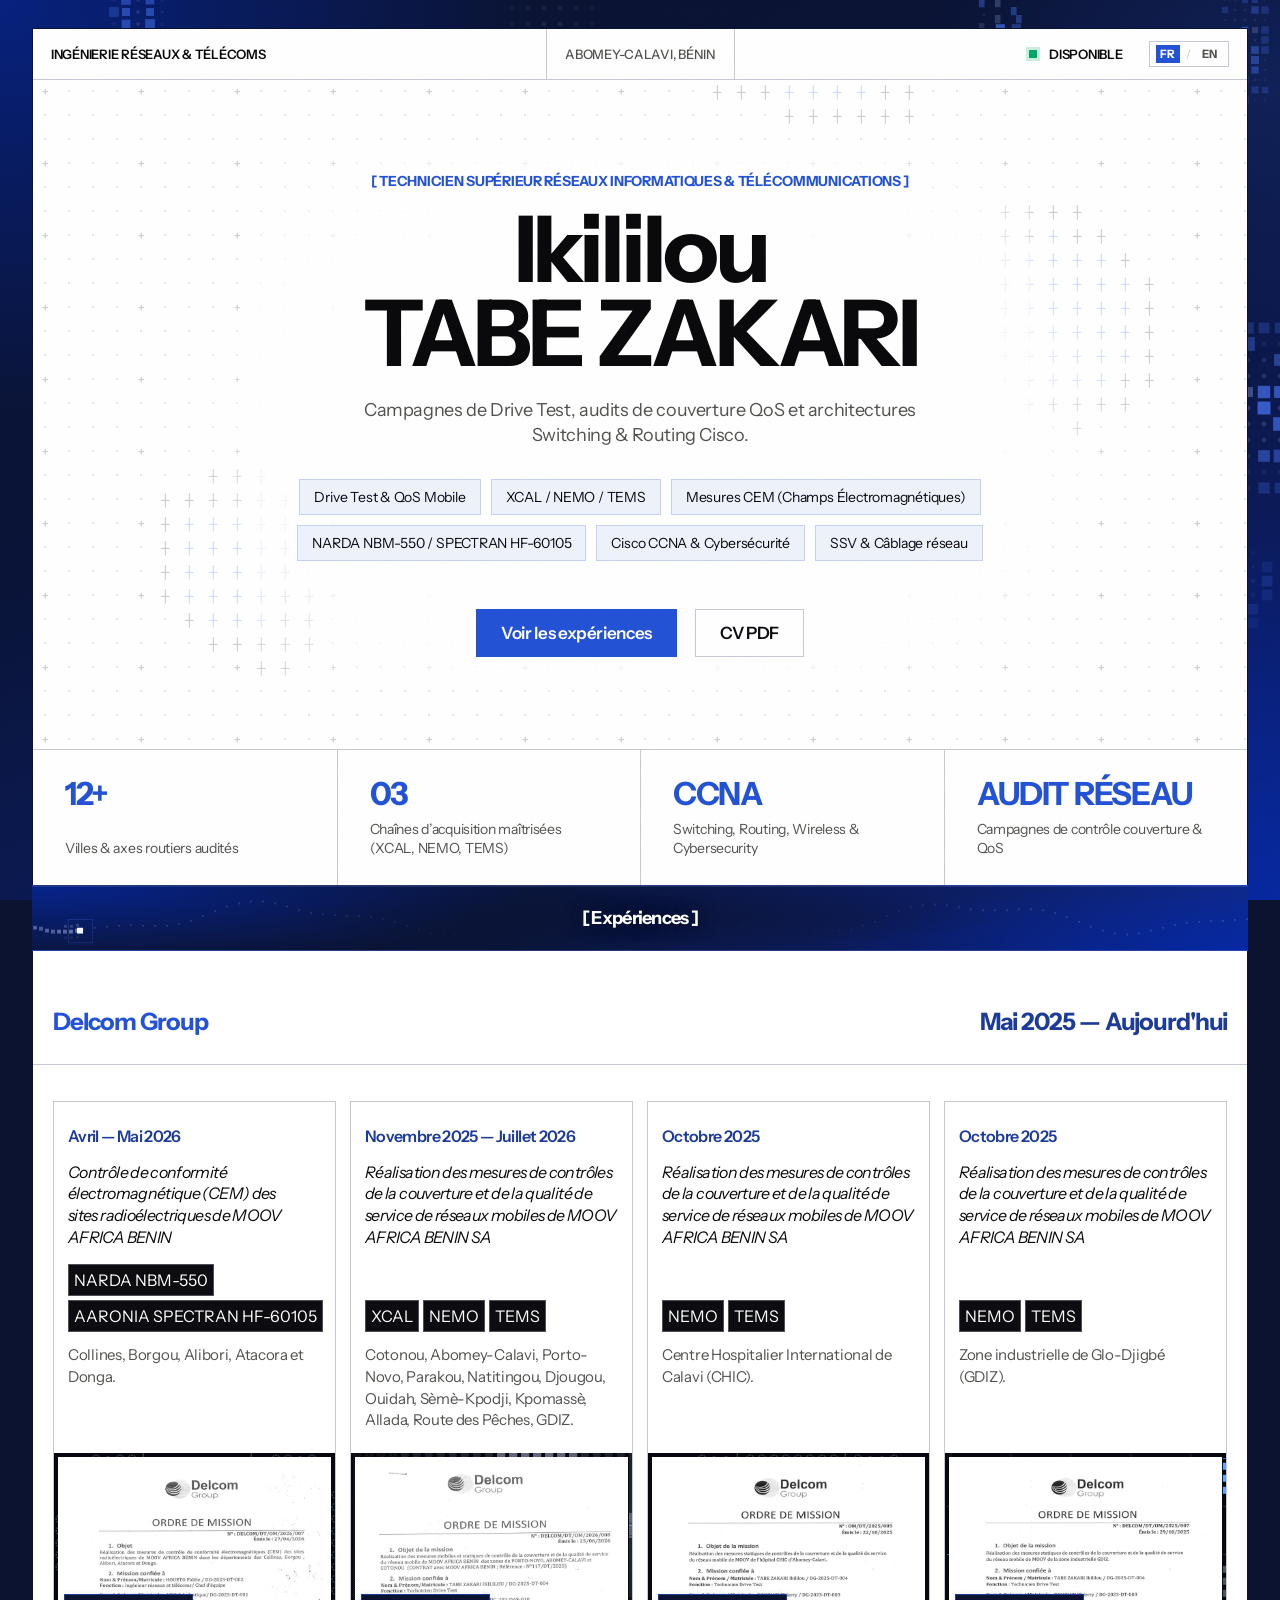
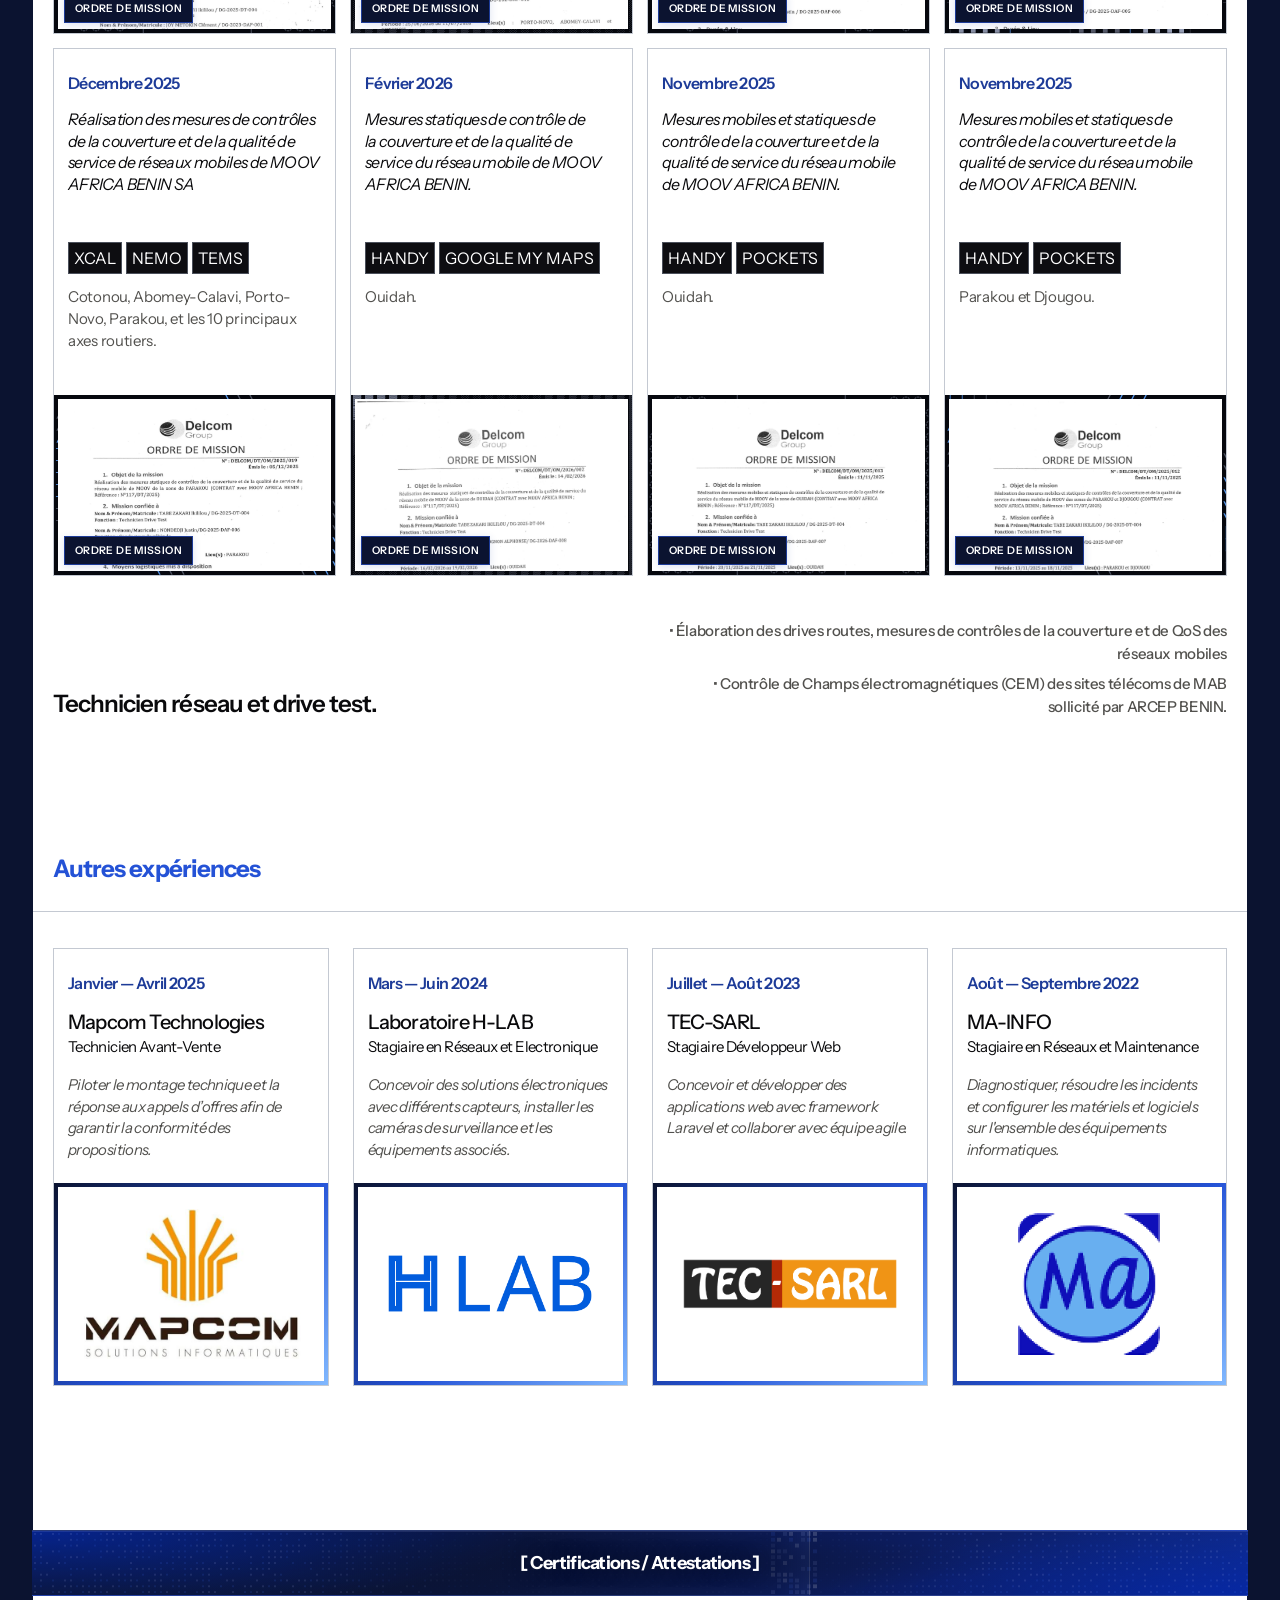
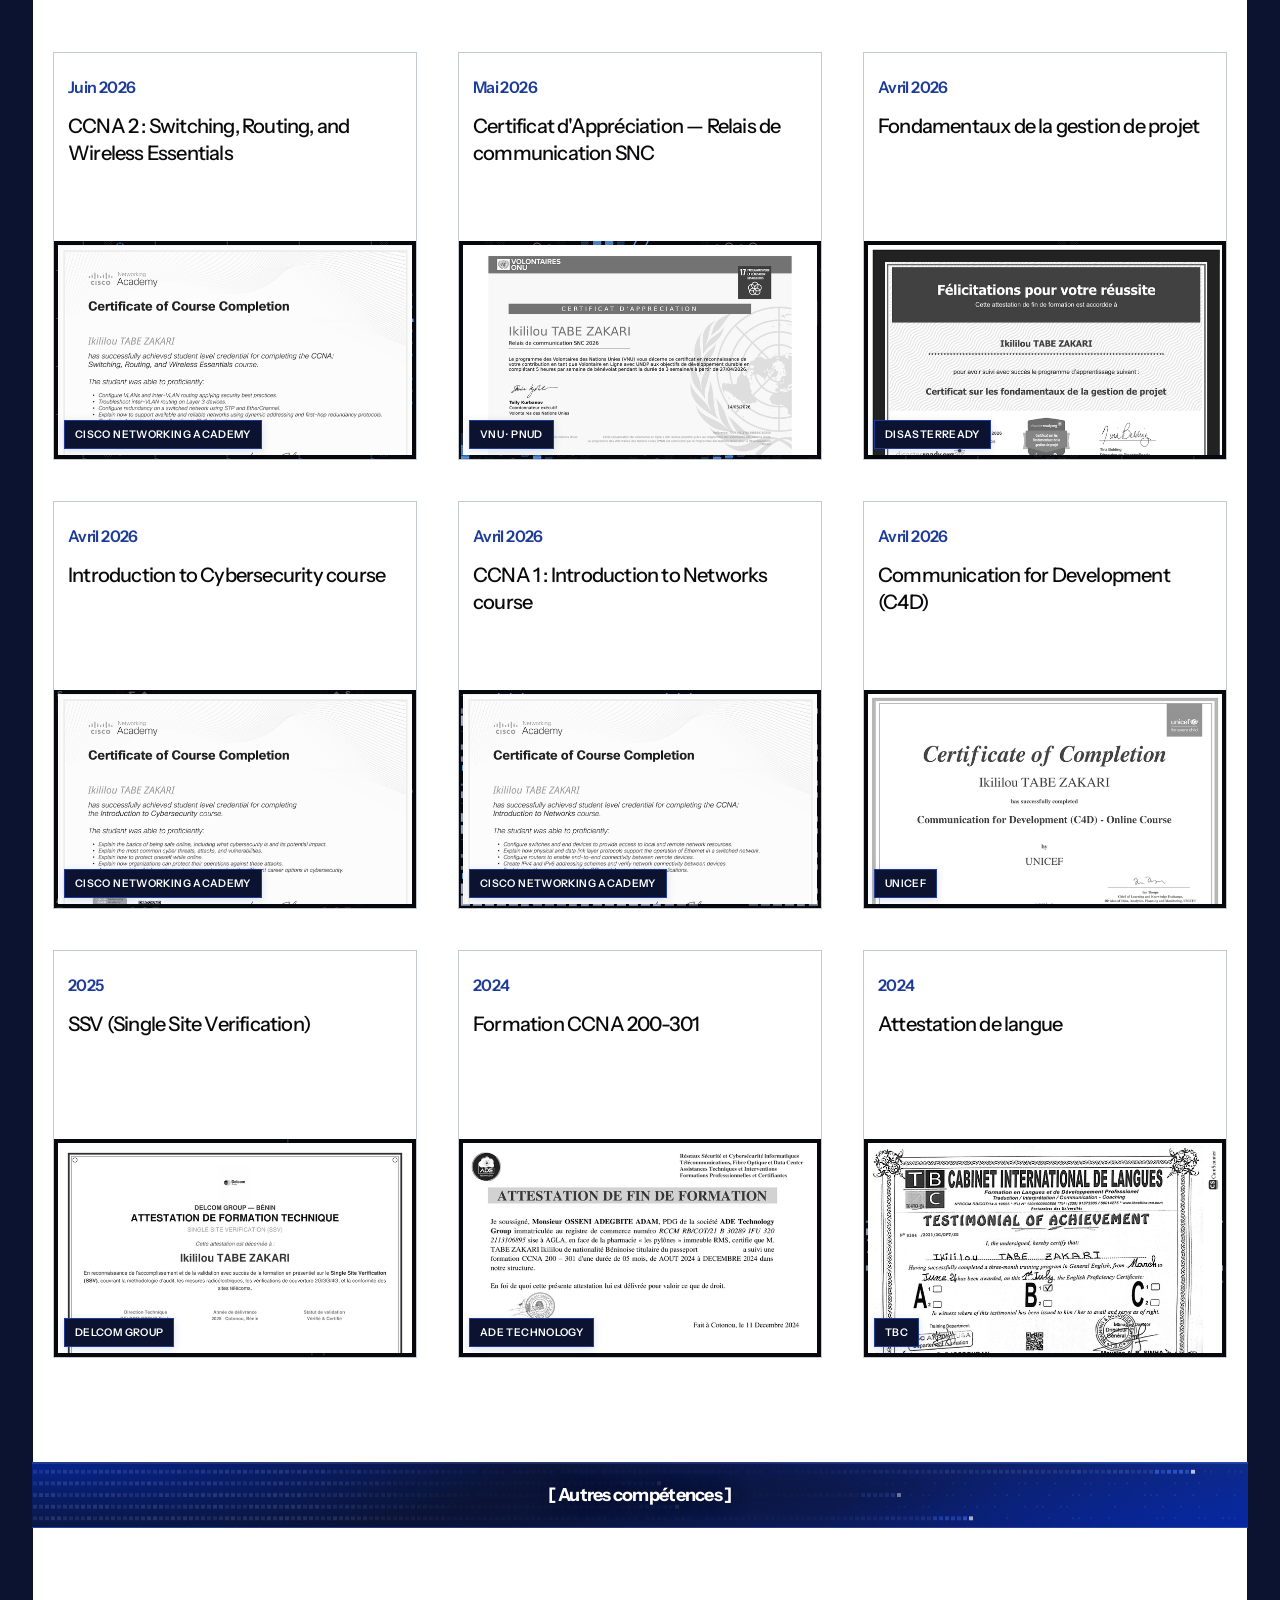
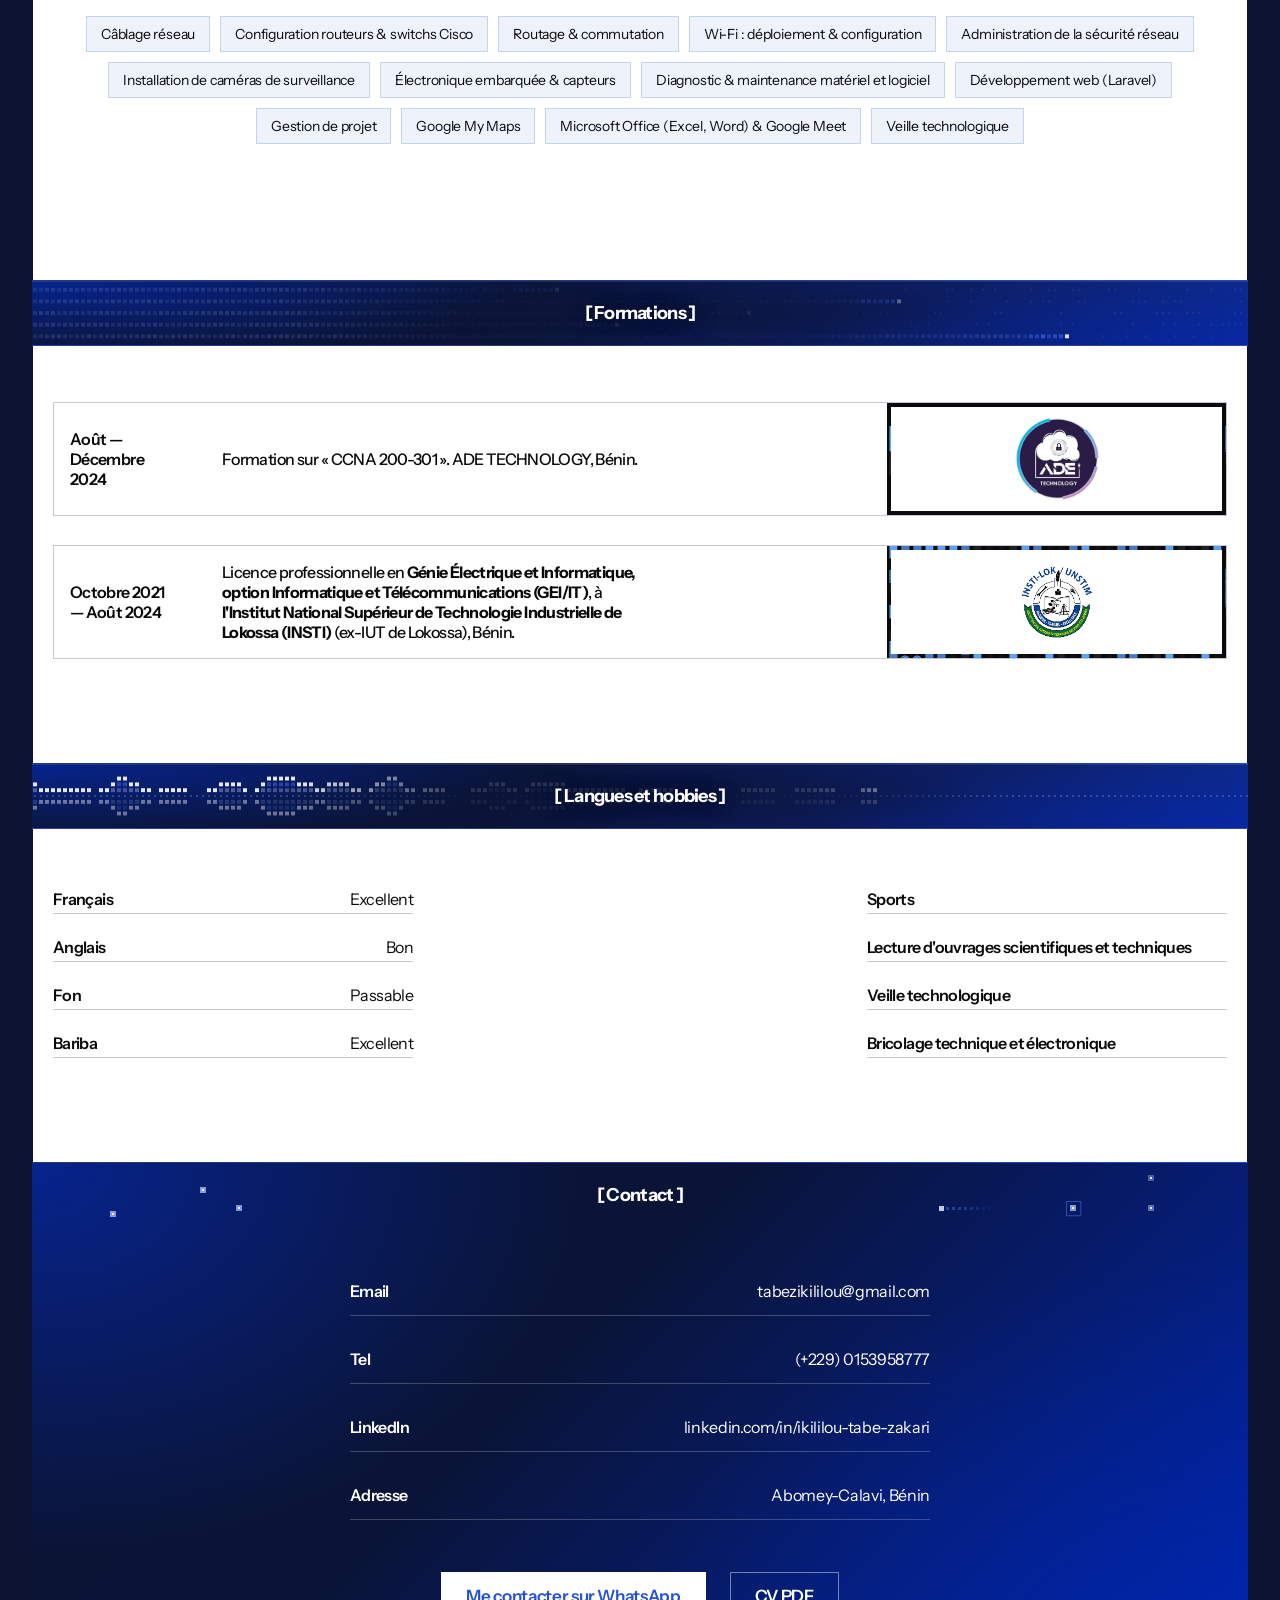
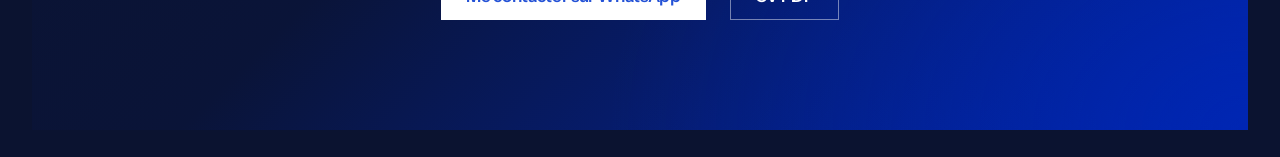
==== commit 580da837: "content: add ADE CCNA attestation card (passport number masked), remove UNESCO card" ====
--- a/index.html
+++ b/index.html
@@ -615,38 +615,6 @@
           <article class="card card--cred" data-signal-card>
             <div class="card__body">
               <p class="card__meta">Avril 2026</p>
-              <h3 class="card__heading">
-                Compétences numériques des éducateurs
-              </h3>
-            </div>
-            <button
-              type="button"
-              class="card__media card__media--order"
-              data-signal="oscilloscope"
-              data-mission-image="public/certifications/cert-unesco-educateurs.png"
-              data-mission-title="Améliorer les compétences numériques des éducateurs en alphabétisation — UNESCO (UIL)"
-              data-mission-eyebrow="Certification"
-              aria-label="Afficher la certification : Compétences numériques des éducateurs"
-              aria-haspopup="dialog"
-              aria-controls="mission-dialog"
-            >
-              <canvas class="signal-canvas" aria-hidden="true"></canvas>
-              <span class="card__order-preview">
-                <img
-                  src="public/certifications/thumb-unesco-educateurs.png"
-                  alt="Certification Compétences numériques des éducateurs — UNESCO (UIL)"
-                  class="card__order-img"
-                  loading="lazy"
-                  draggable="false"
-                />
-              </span>
-              <span class="card__order-badge">UNESCO (UIL)</span>
-            </button>
-          </article>
-
-          <article class="card card--cred" data-signal-card>
-            <div class="card__body">
-              <p class="card__meta">Avril 2026</p>
               <h3 class="card__heading">Introduction to Cybersecurity course</h3>
             </div>
             <button
@@ -763,6 +731,36 @@
                 />
               </span>
               <span class="card__order-badge">DELCOM GROUP</span>
+            </button>
+          </article>
+
+          <article class="card card--cred" data-signal-card>
+            <div class="card__body">
+              <p class="card__meta">2024</p>
+              <h3 class="card__heading">Formation CCNA 200-301</h3>
+            </div>
+            <button
+              type="button"
+              class="card__media card__media--order"
+              data-signal="ccna-core"
+              data-mission-image="public/certifications/cert-ade-ccna.png"
+              data-mission-title="Attestation de fin de formation CCNA 200-301 — ADE Technology"
+              data-mission-eyebrow="Certification"
+              aria-label="Afficher la certification : Formation CCNA 200-301"
+              aria-haspopup="dialog"
+              aria-controls="mission-dialog"
+            >
+              <canvas class="signal-canvas" aria-hidden="true"></canvas>
+              <span class="card__order-preview">
+                <img
+                  src="public/certifications/thumb-ade-ccna.png"
+                  alt="Attestation de fin de formation CCNA 200-301 — ADE Technology"
+                  class="card__order-img"
+                  loading="lazy"
+                  draggable="false"
+                />
+              </span>
+              <span class="card__order-badge">ADE TECHNOLOGY</span>
             </button>
           </article>
 
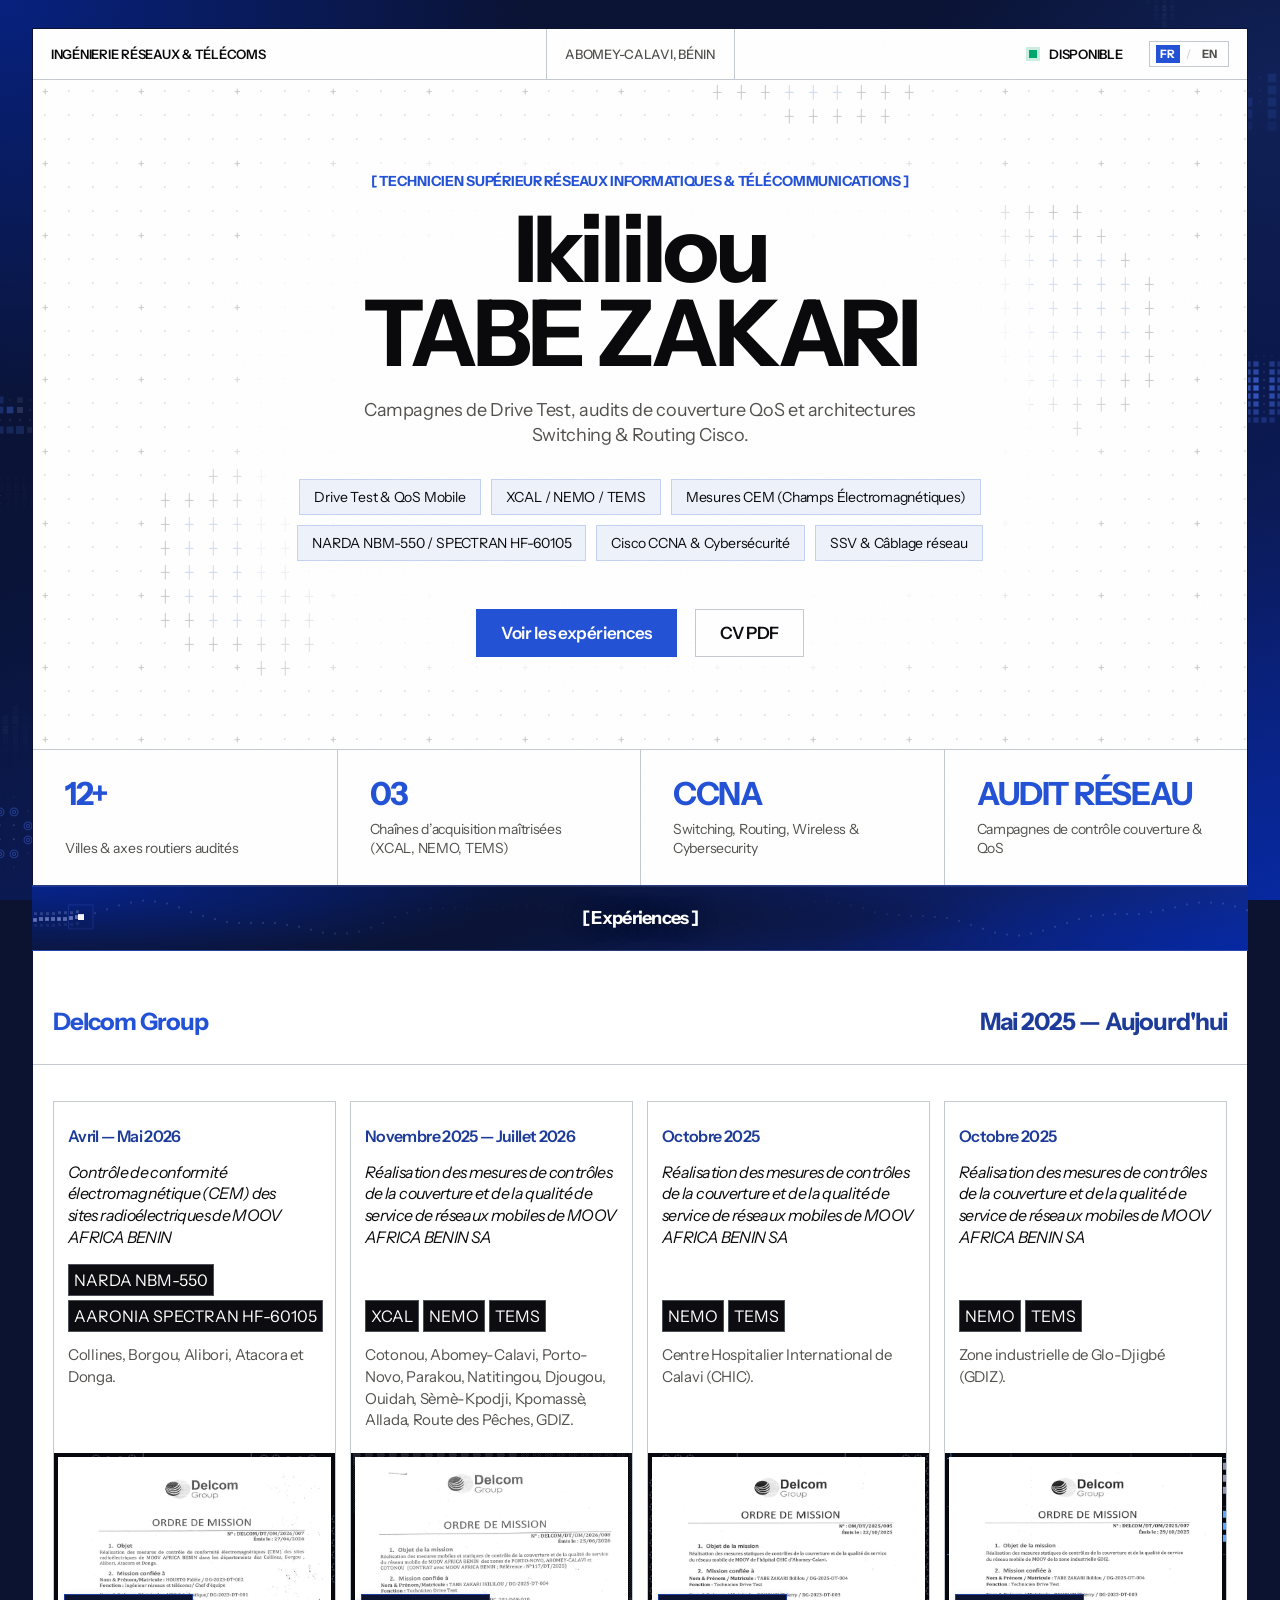
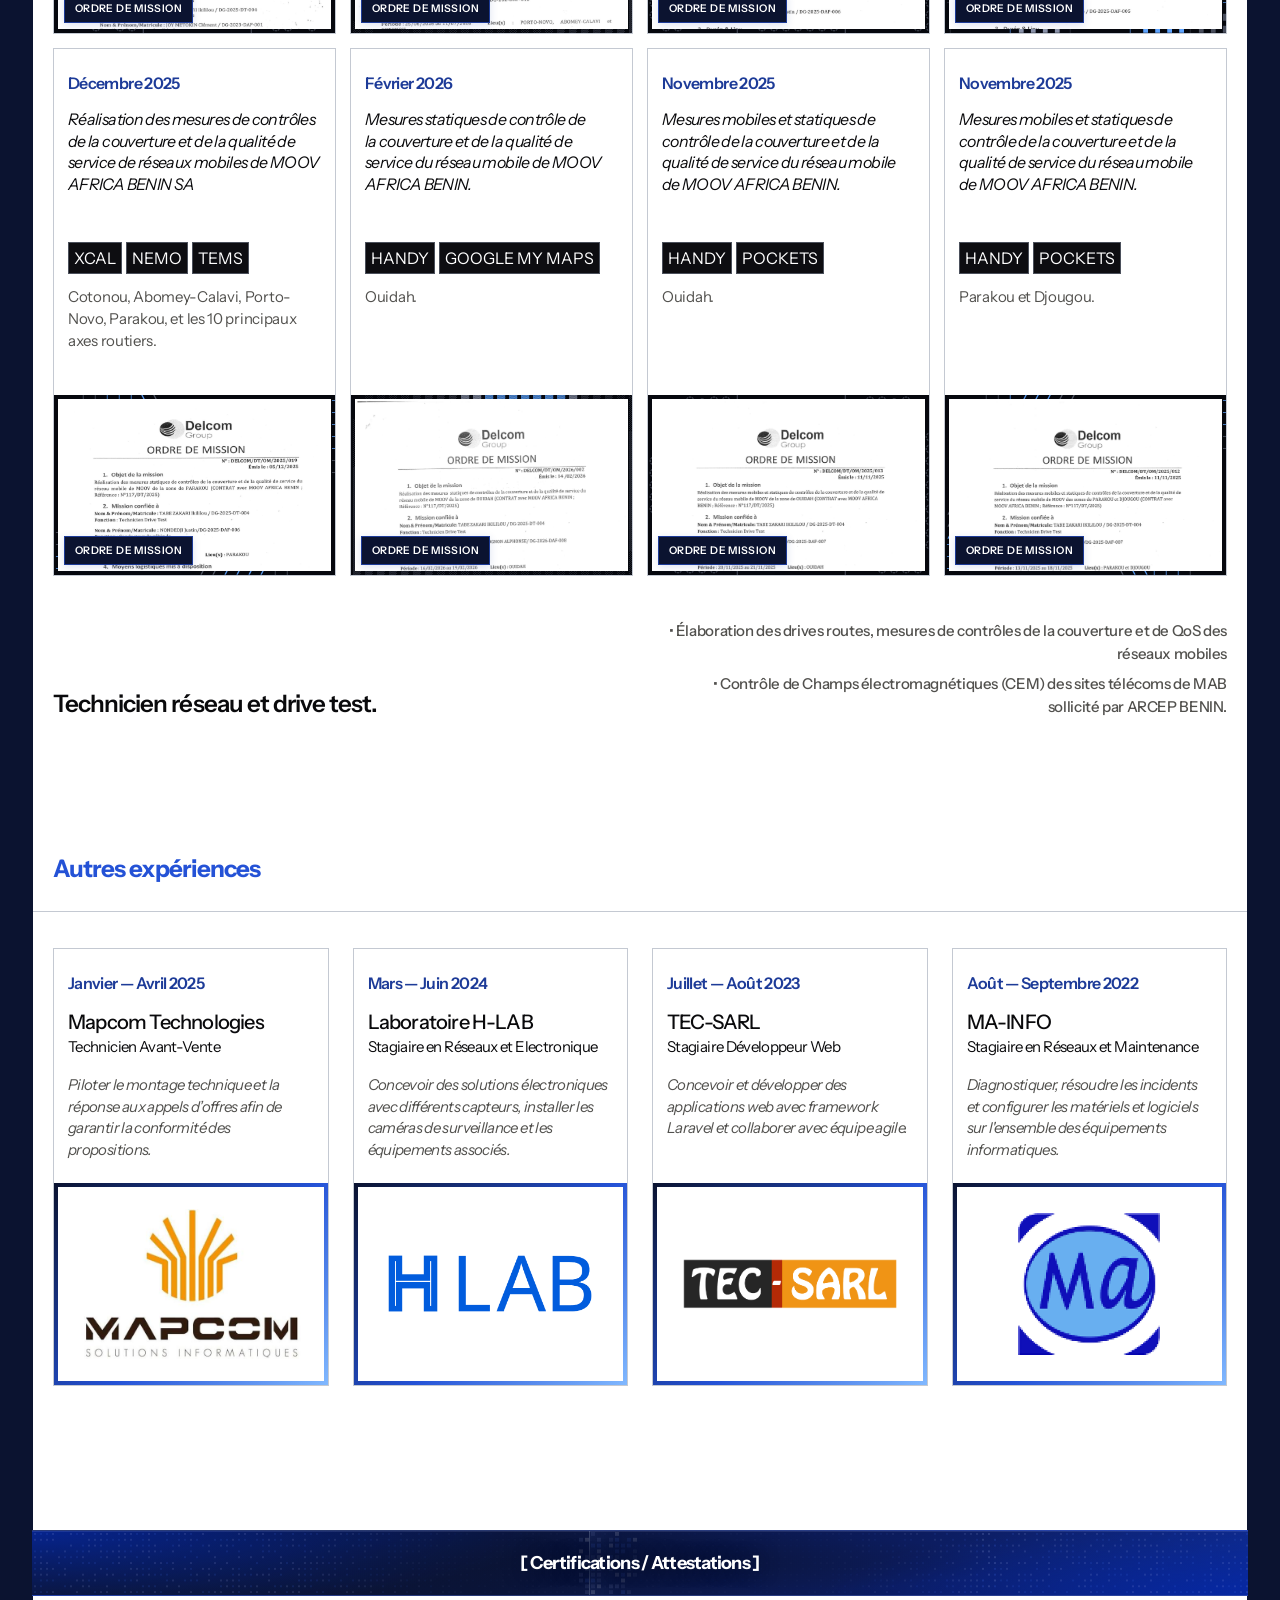
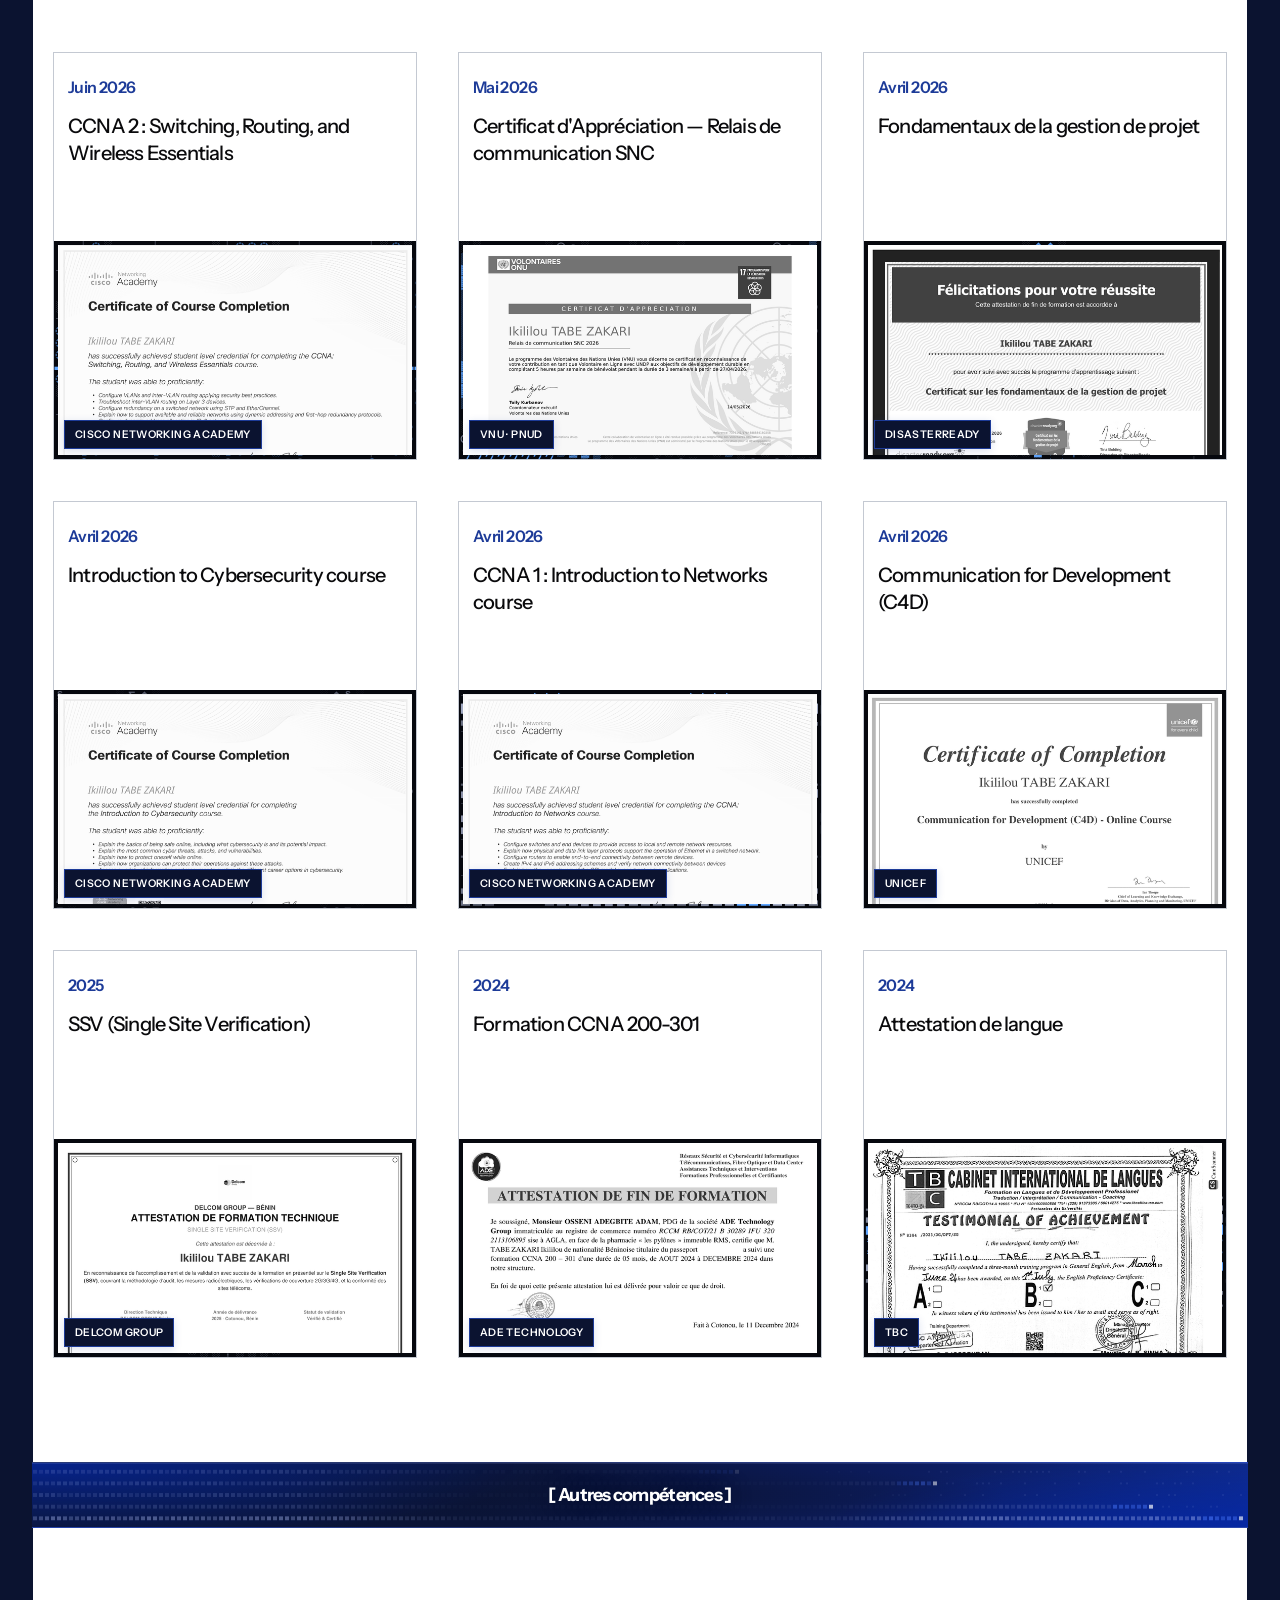
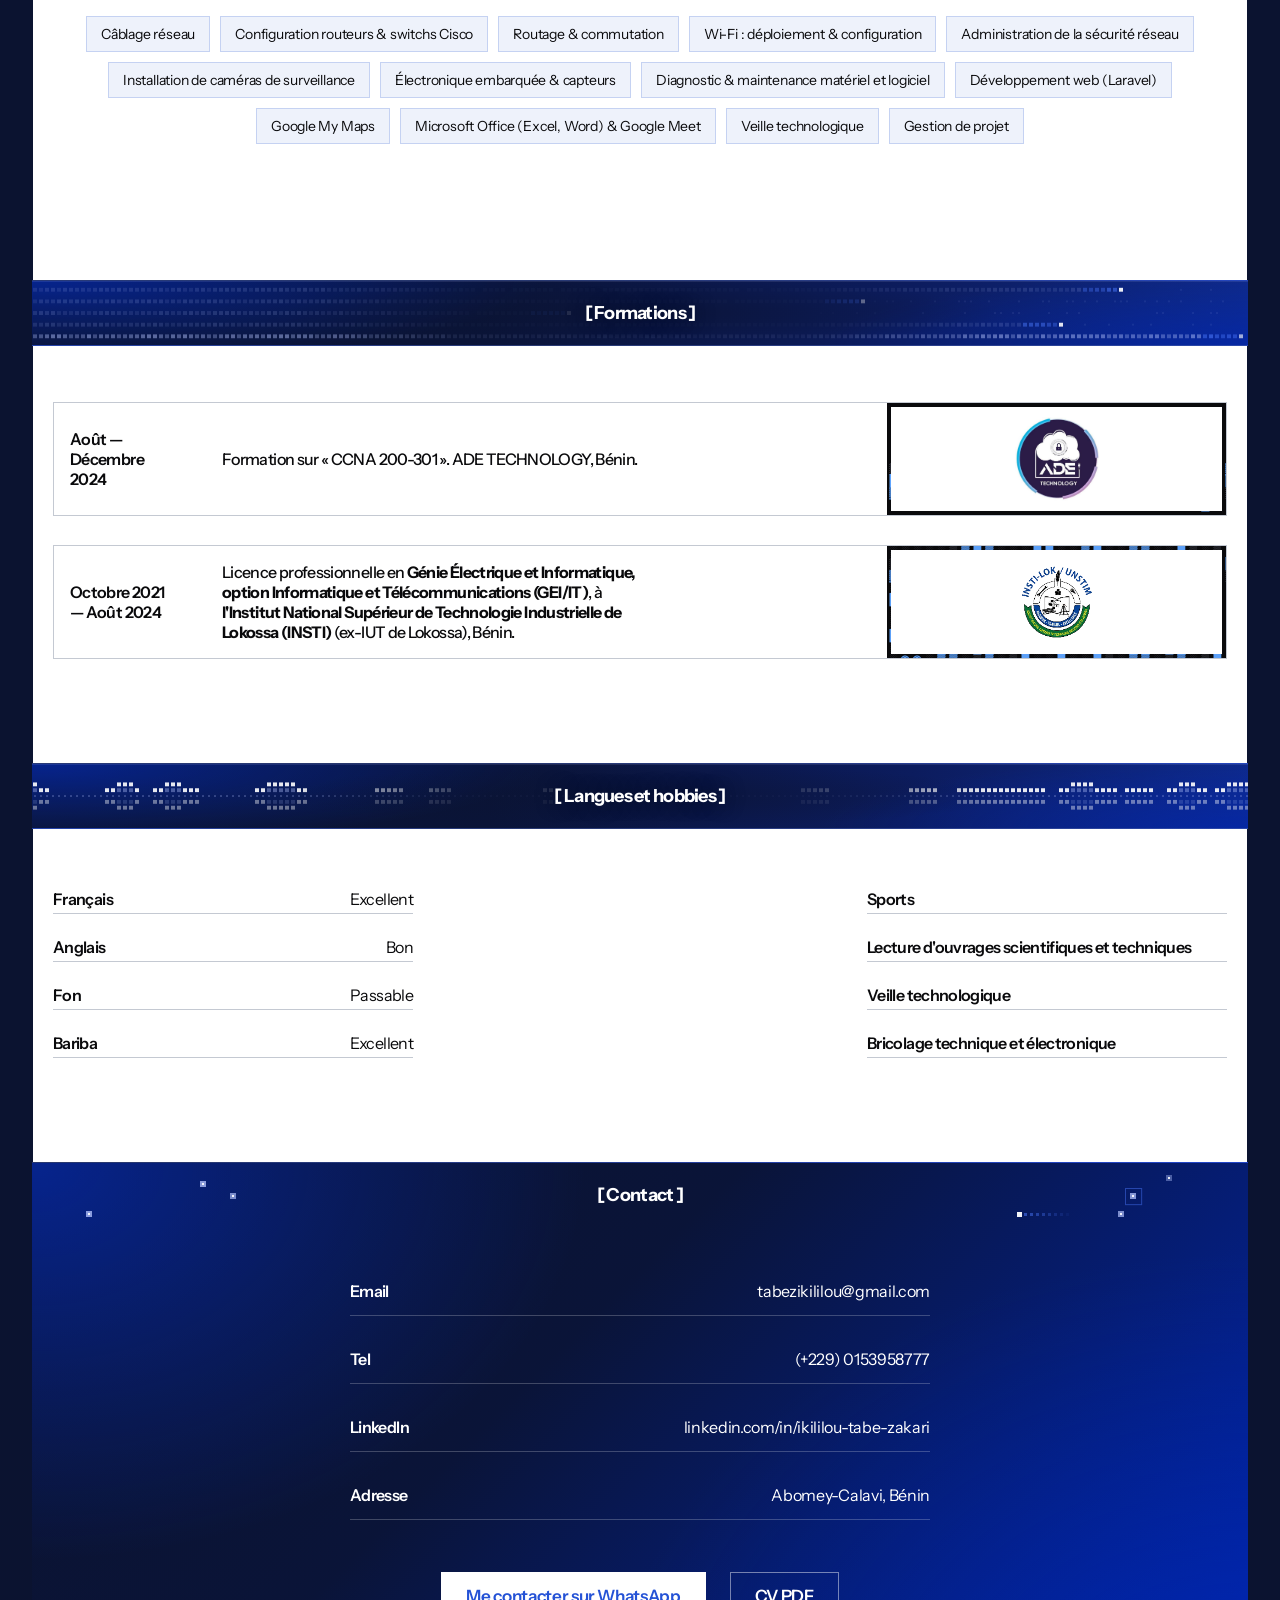
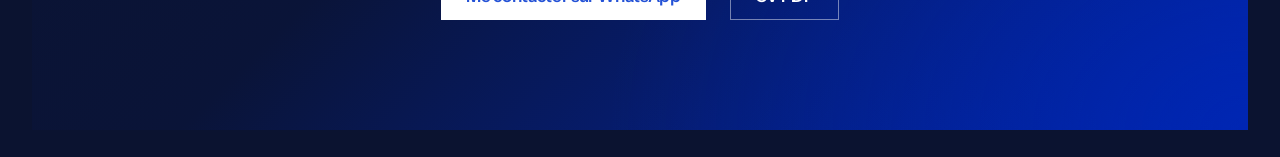
==== commit bf5448f9: "content: move project management to end of skills" ====
--- a/index.html
+++ b/index.html
@@ -814,10 +814,10 @@
               <span class="hero__pill">Électronique embarquée &amp; capteurs</span>
               <span class="hero__pill">Diagnostic &amp; maintenance matériel et logiciel</span>
               <span class="hero__pill">Développement web (Laravel)</span>
-              <span class="hero__pill">Gestion de projet</span>
               <span class="hero__pill">Google My Maps</span>
               <span class="hero__pill">Microsoft Office (Excel, Word) &amp; Google Meet</span>
               <span class="hero__pill">Veille technologique</span>
+              <span class="hero__pill">Gestion de projet</span>
           </div>
         </div>
       </section>
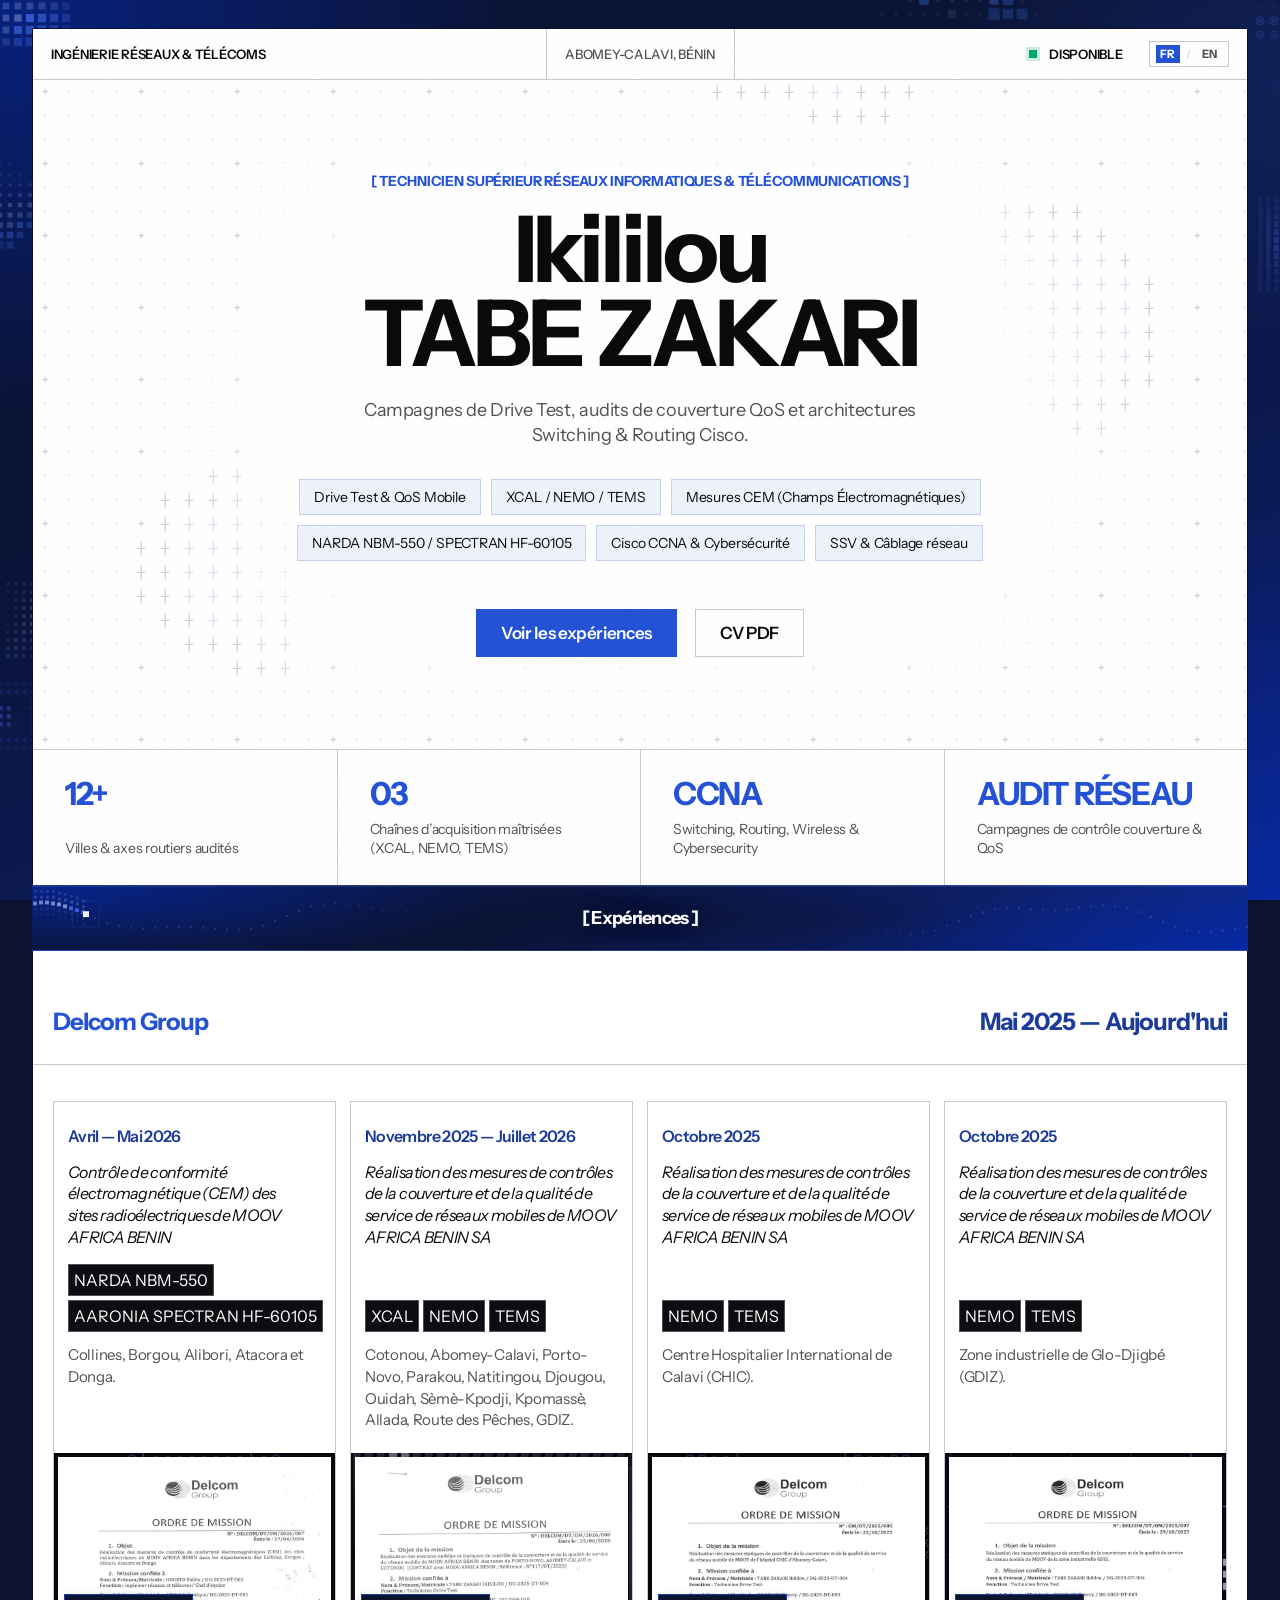
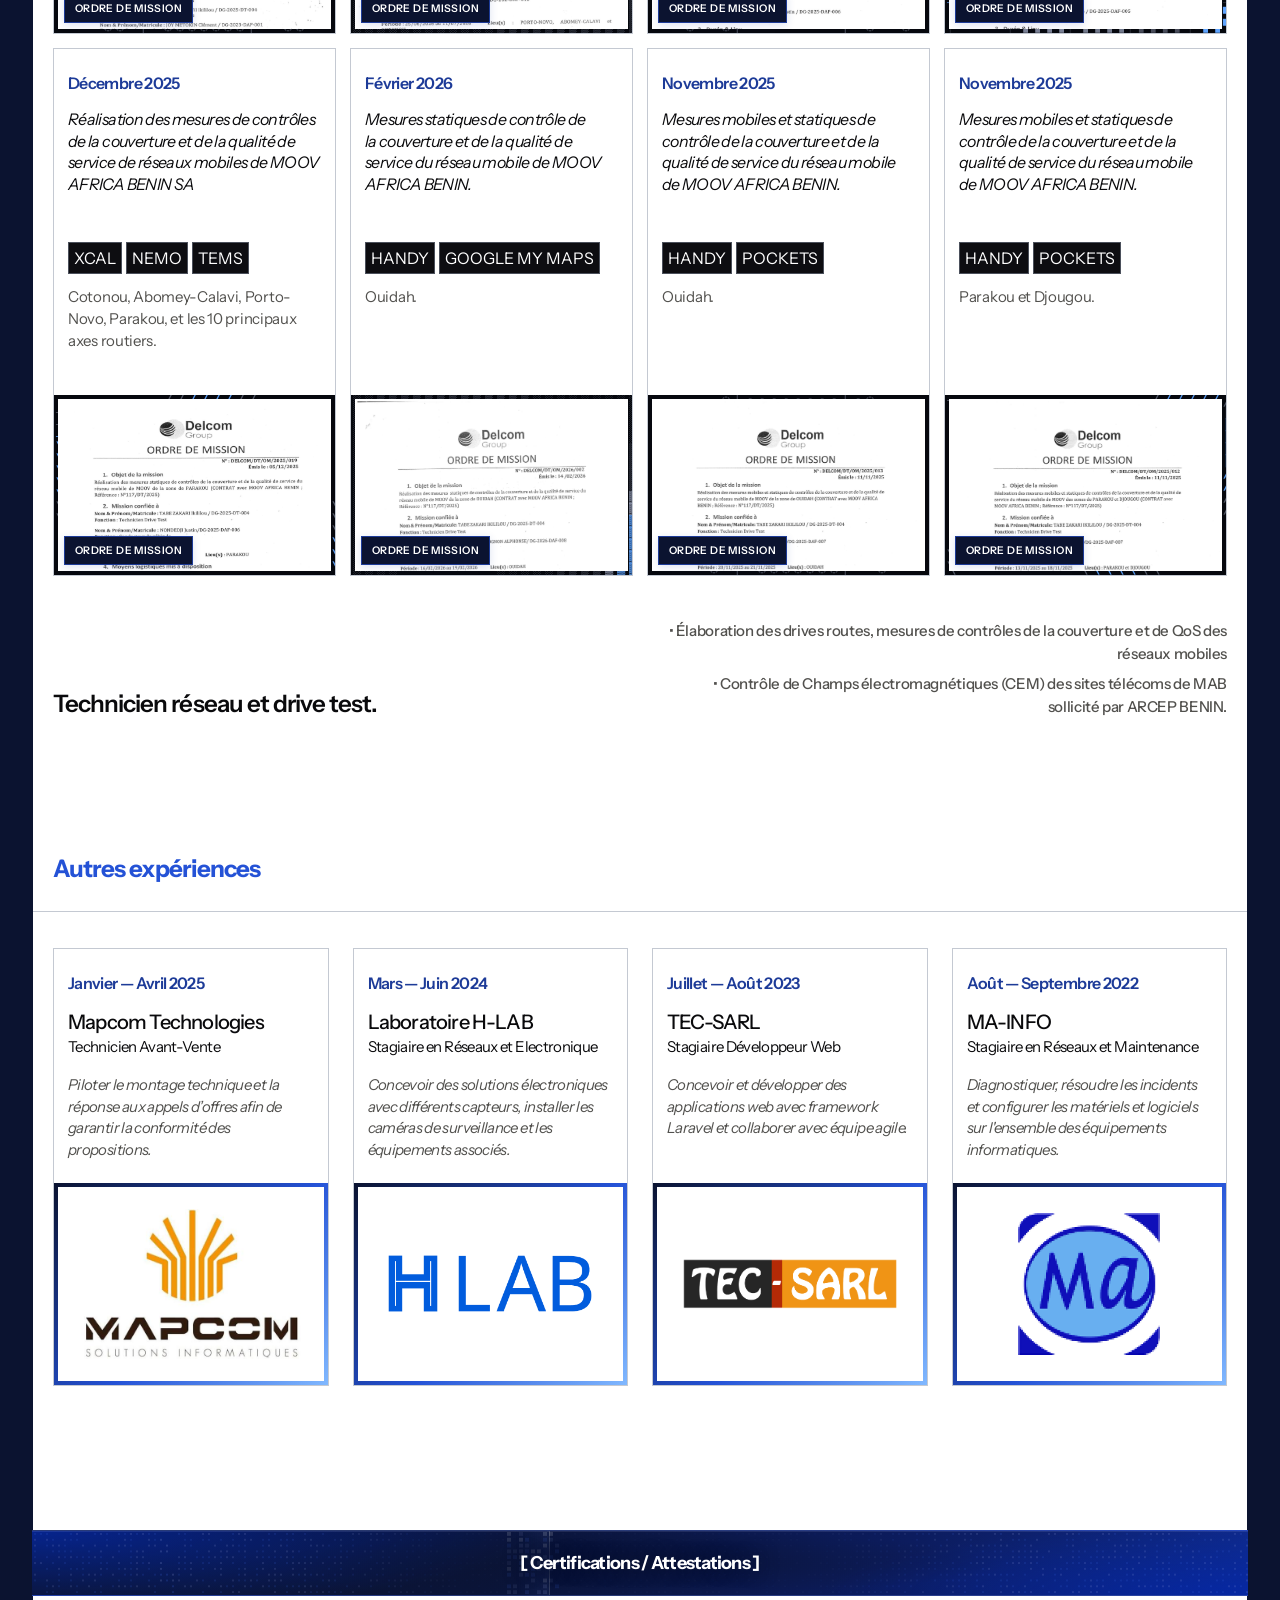
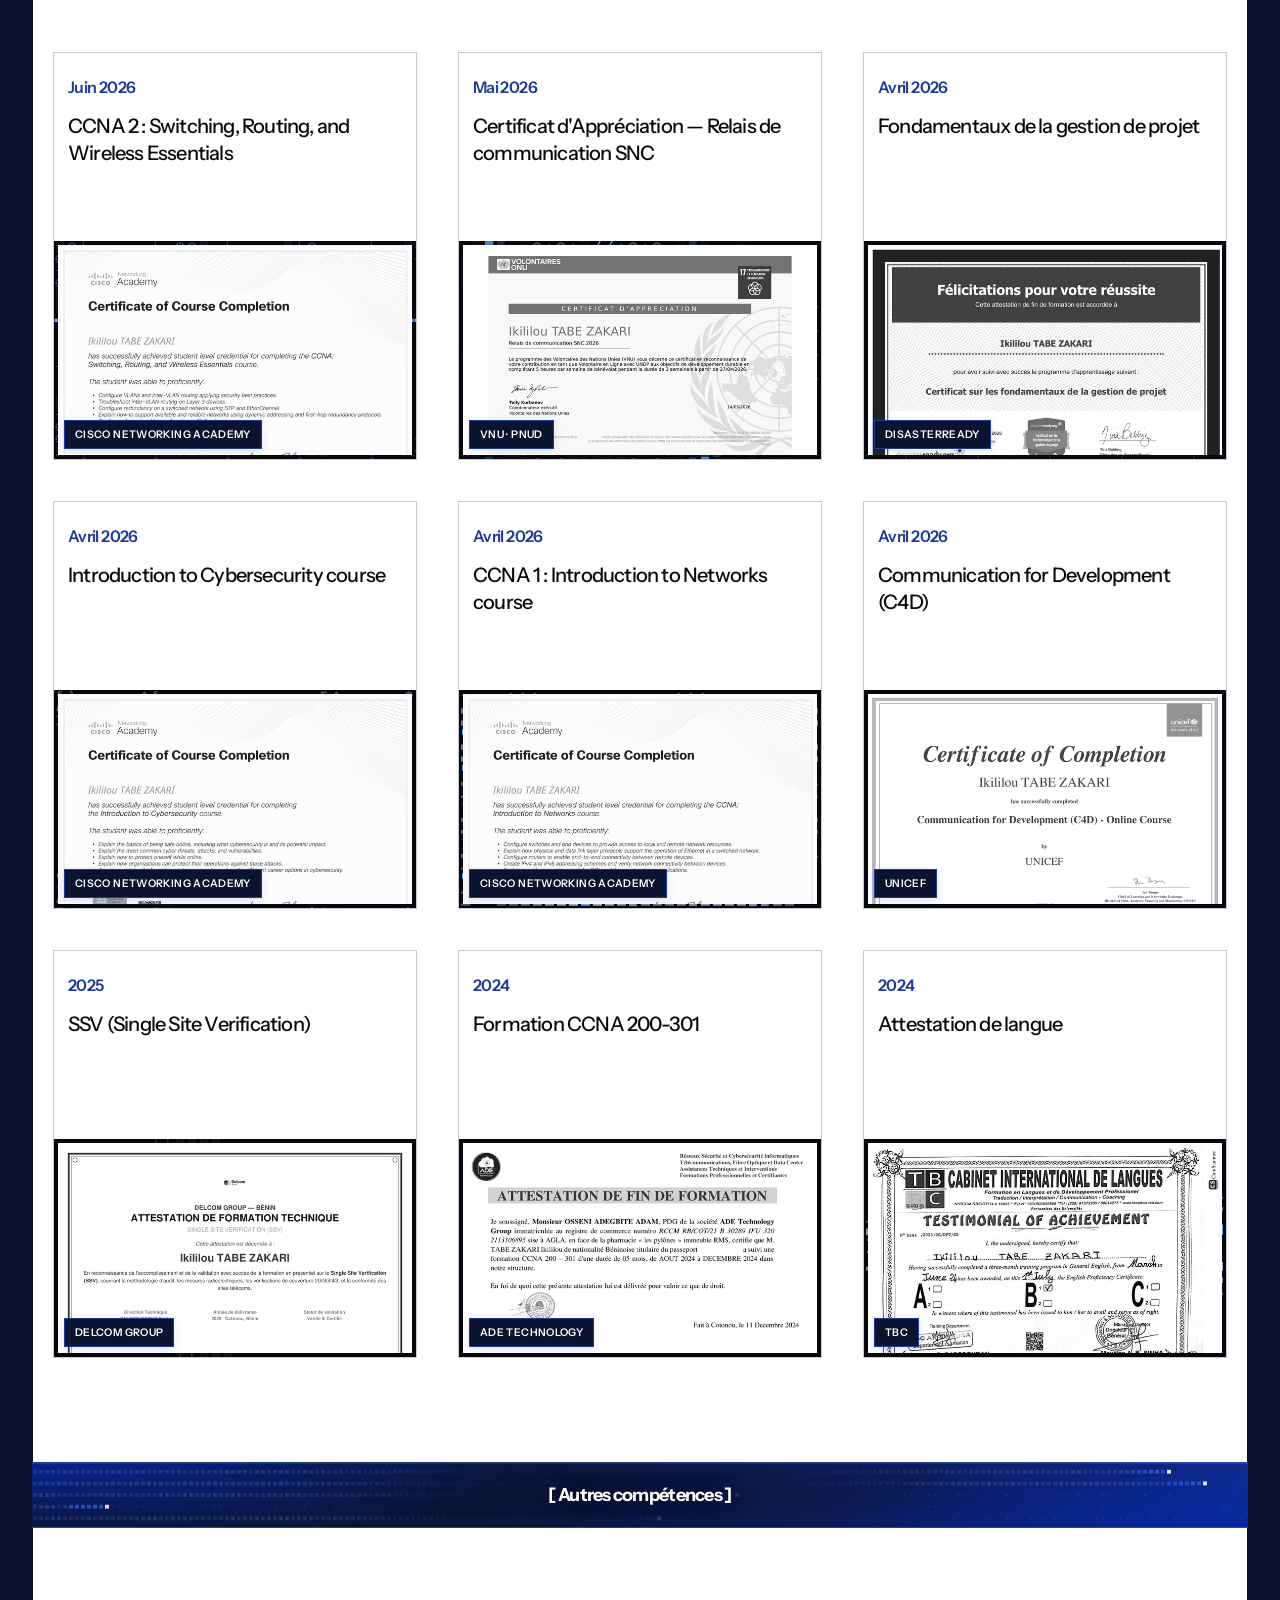
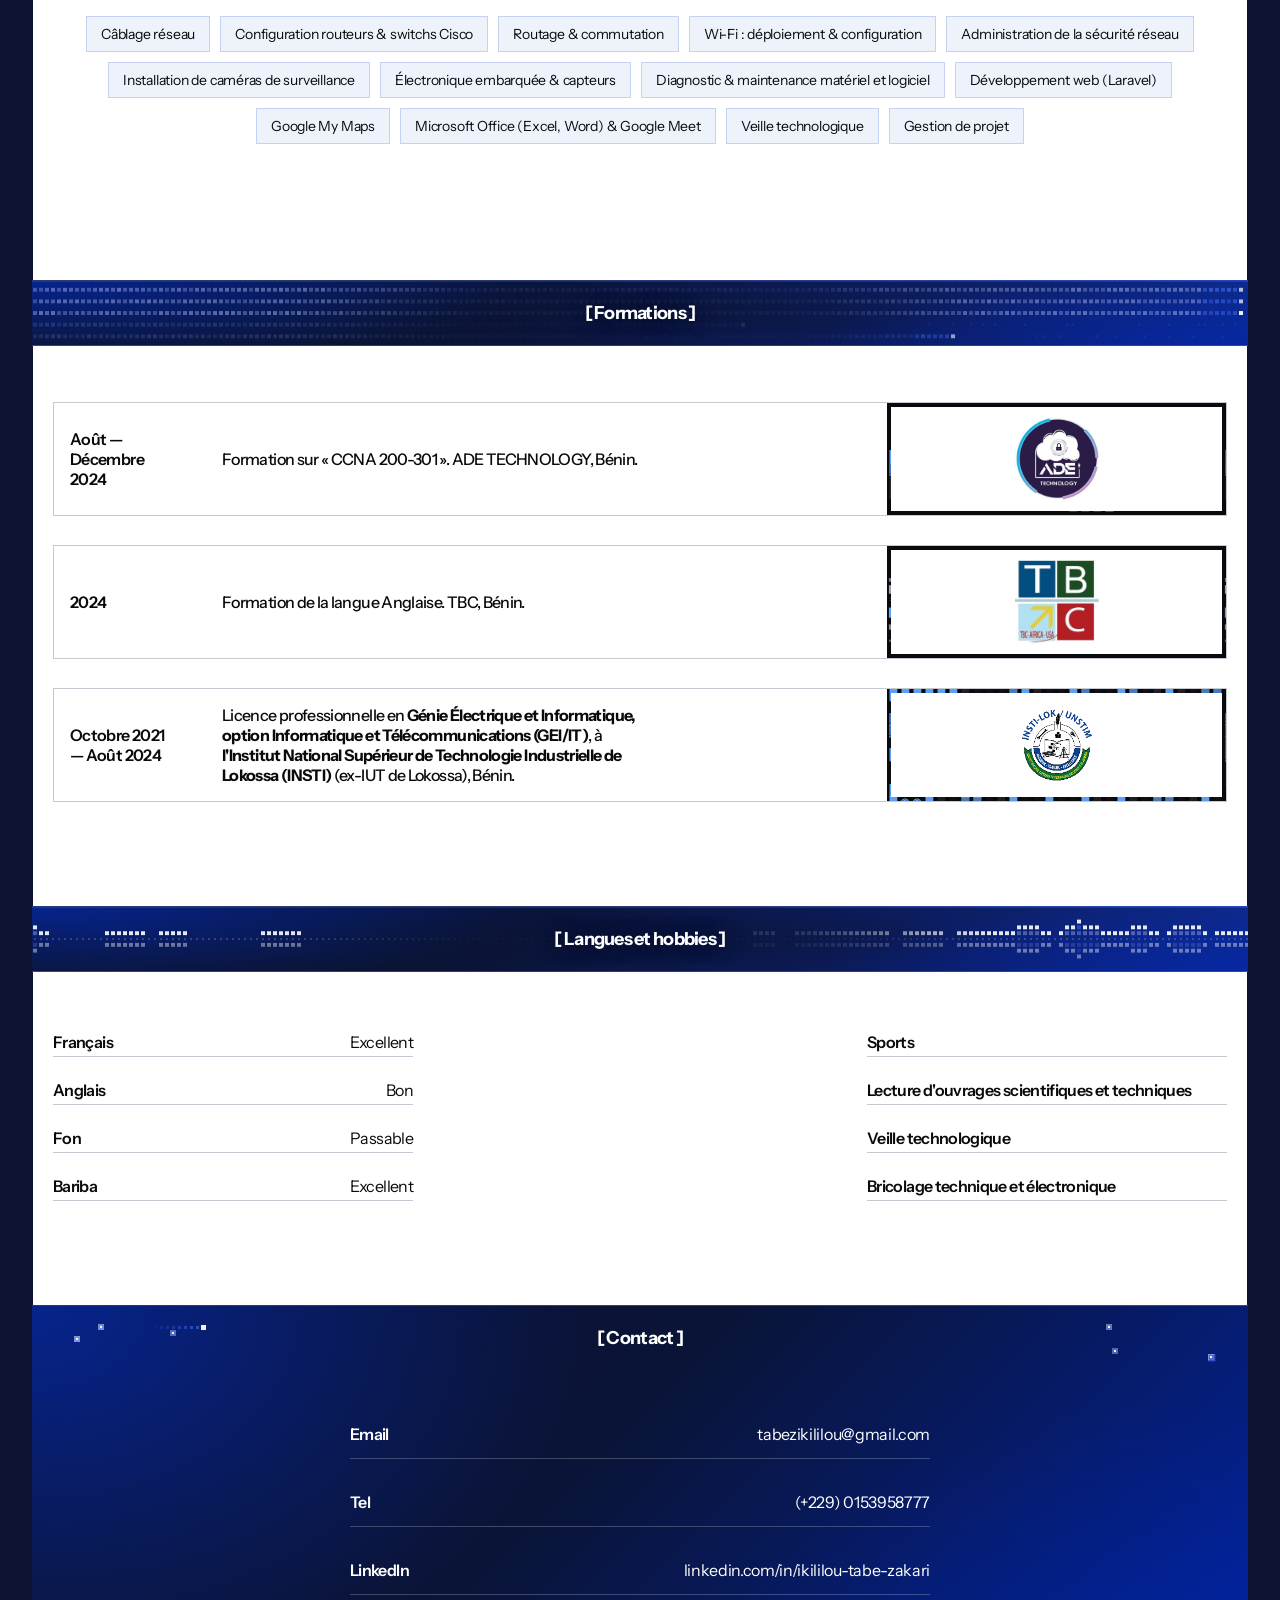
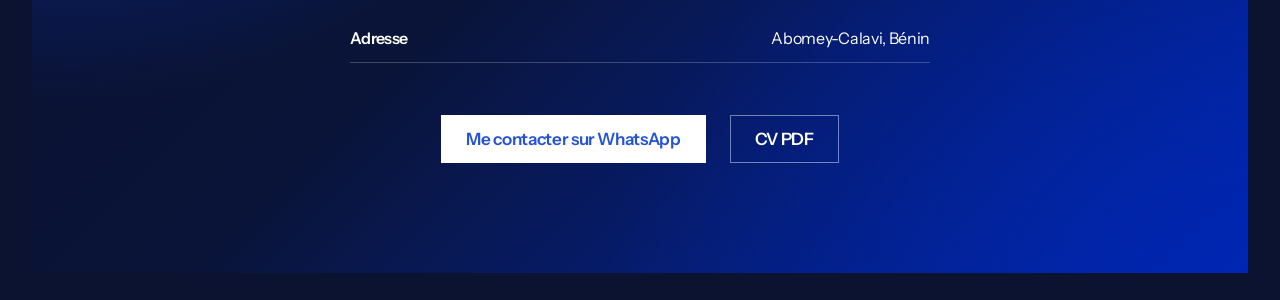
==== commit a86e2861: "content: add TBC English training row (with logo) to formations, keep attestation card" ====
--- a/index.html
+++ b/index.html
@@ -846,6 +846,28 @@
                 <img
                   src="public/logo/LOGO DE ADE TECHNOLOGY.jpg"
                   alt="Logo ADE Technology"
+                  draggable="false"
+                  loading="lazy"
+                />
+              </div>
+            </div>
+          </li>
+          <li class="formation" data-signal-card>
+            <div class="formation__copy">
+              <p class="formation__dates">2024</p>
+              <p class="formation__text">
+                Formation de la langue Anglaise. TBC, Bénin.
+              </p>
+            </div>
+            <div
+              class="formation__media formation__media--logo card__media--signal"
+              data-signal="voice-spectrum"
+            >
+              <canvas class="signal-canvas" aria-hidden="true"></canvas>
+              <div class="formation__logo">
+                <img
+                  src="public/logo/LOGO DE TBC.jpg"
+                  alt="Logo TBC"
                   draggable="false"
                   loading="lazy"
                 />
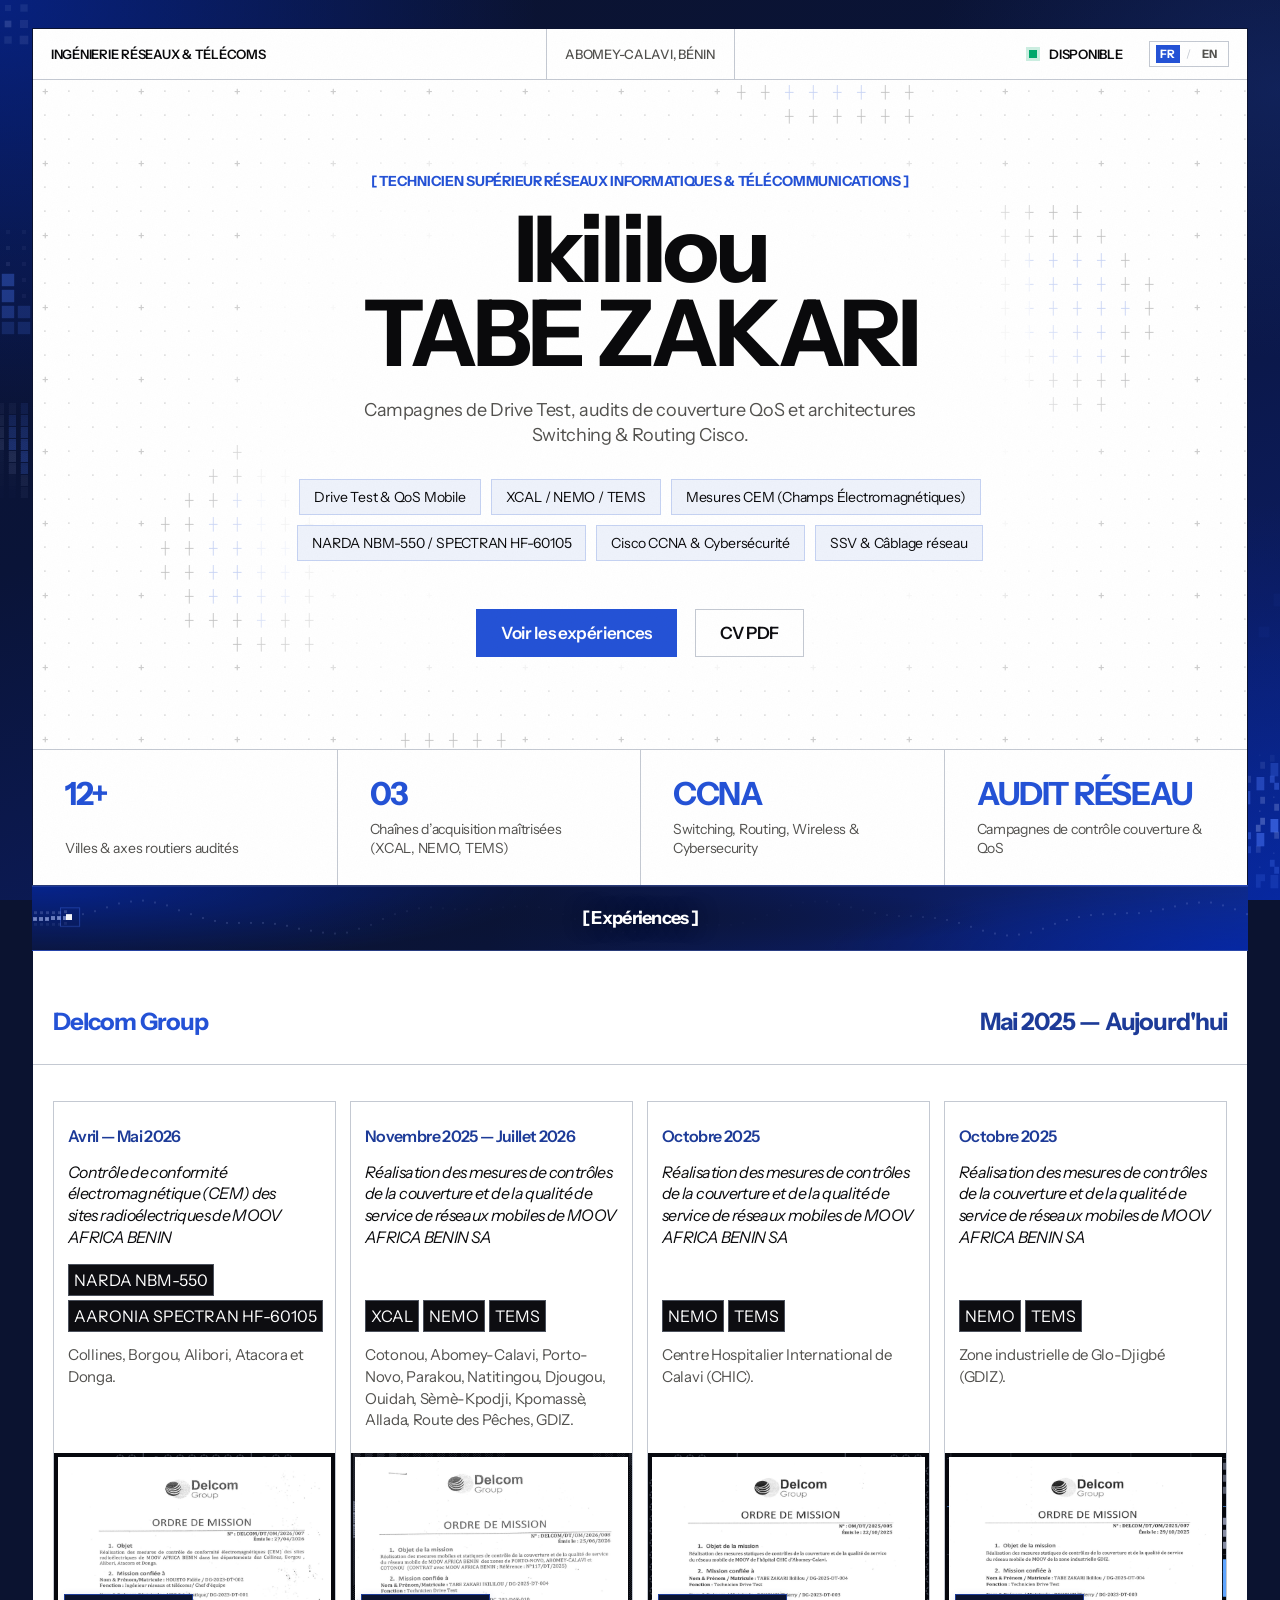
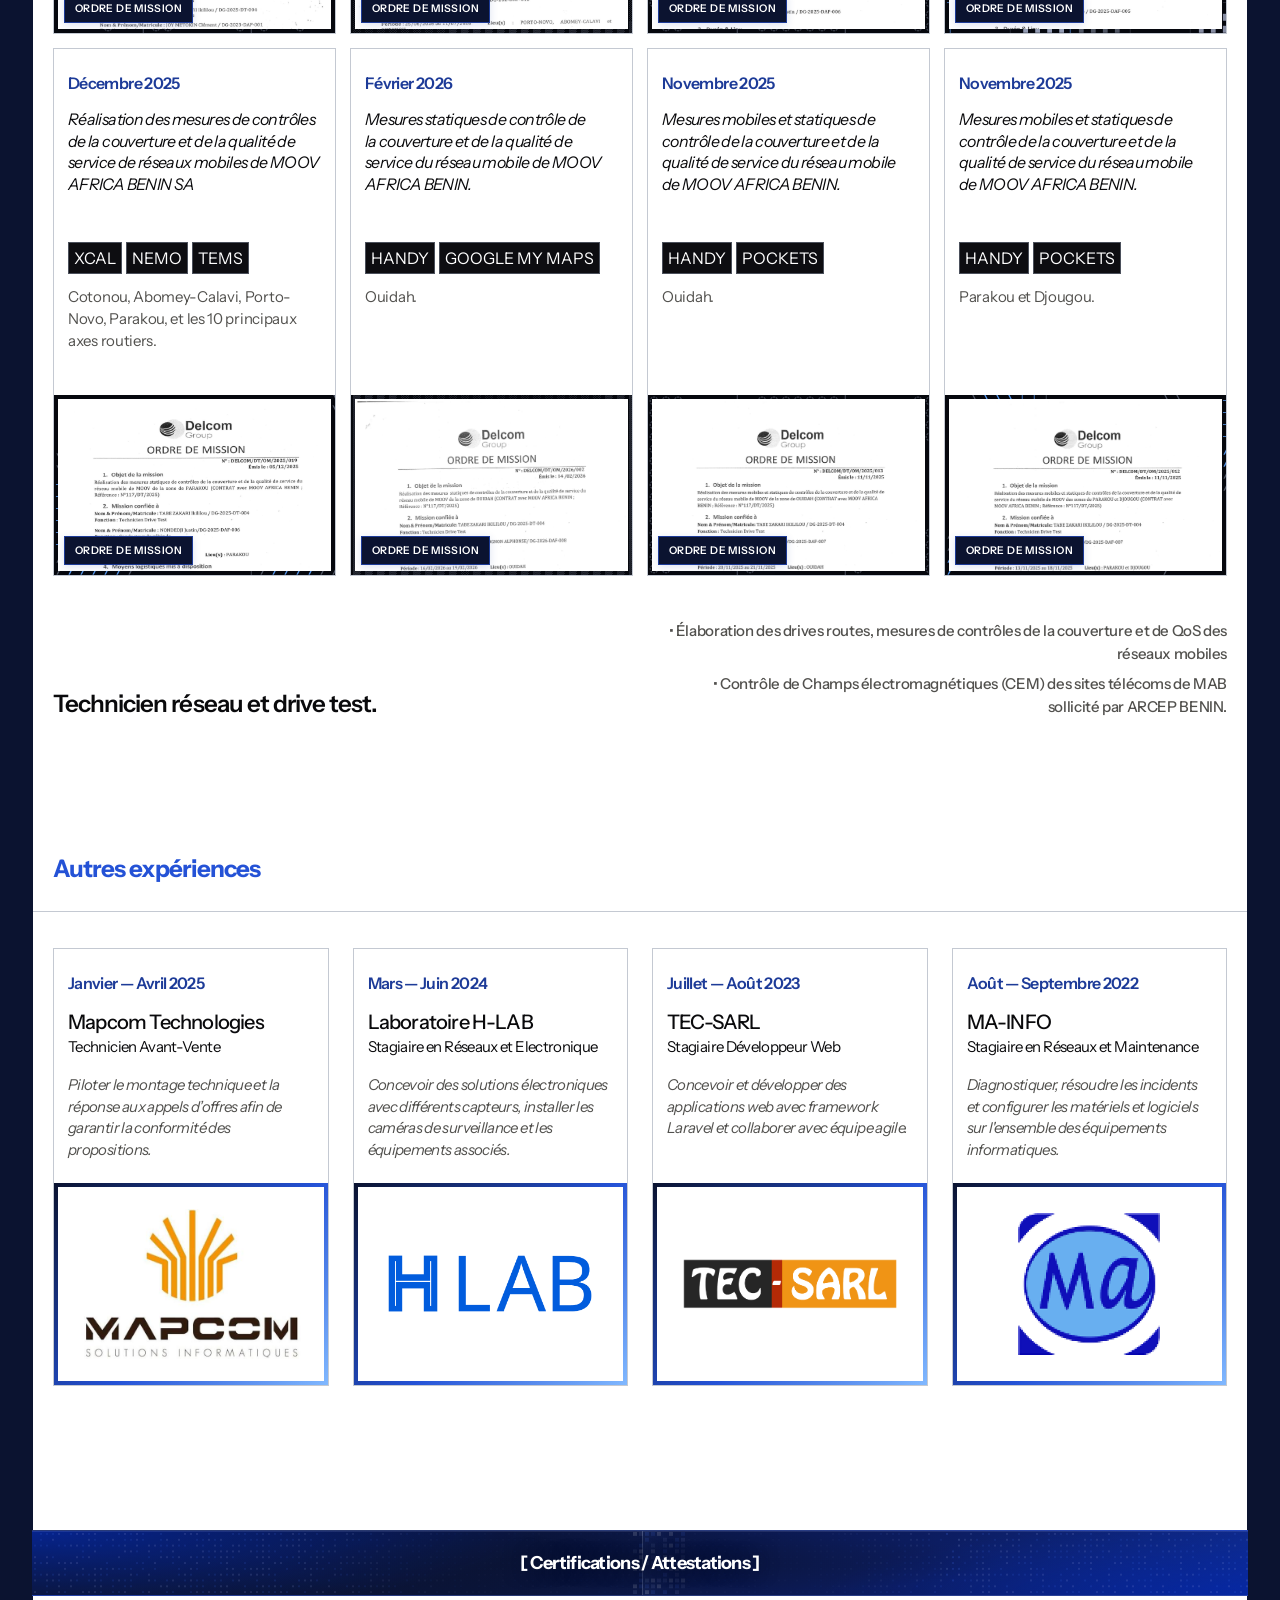
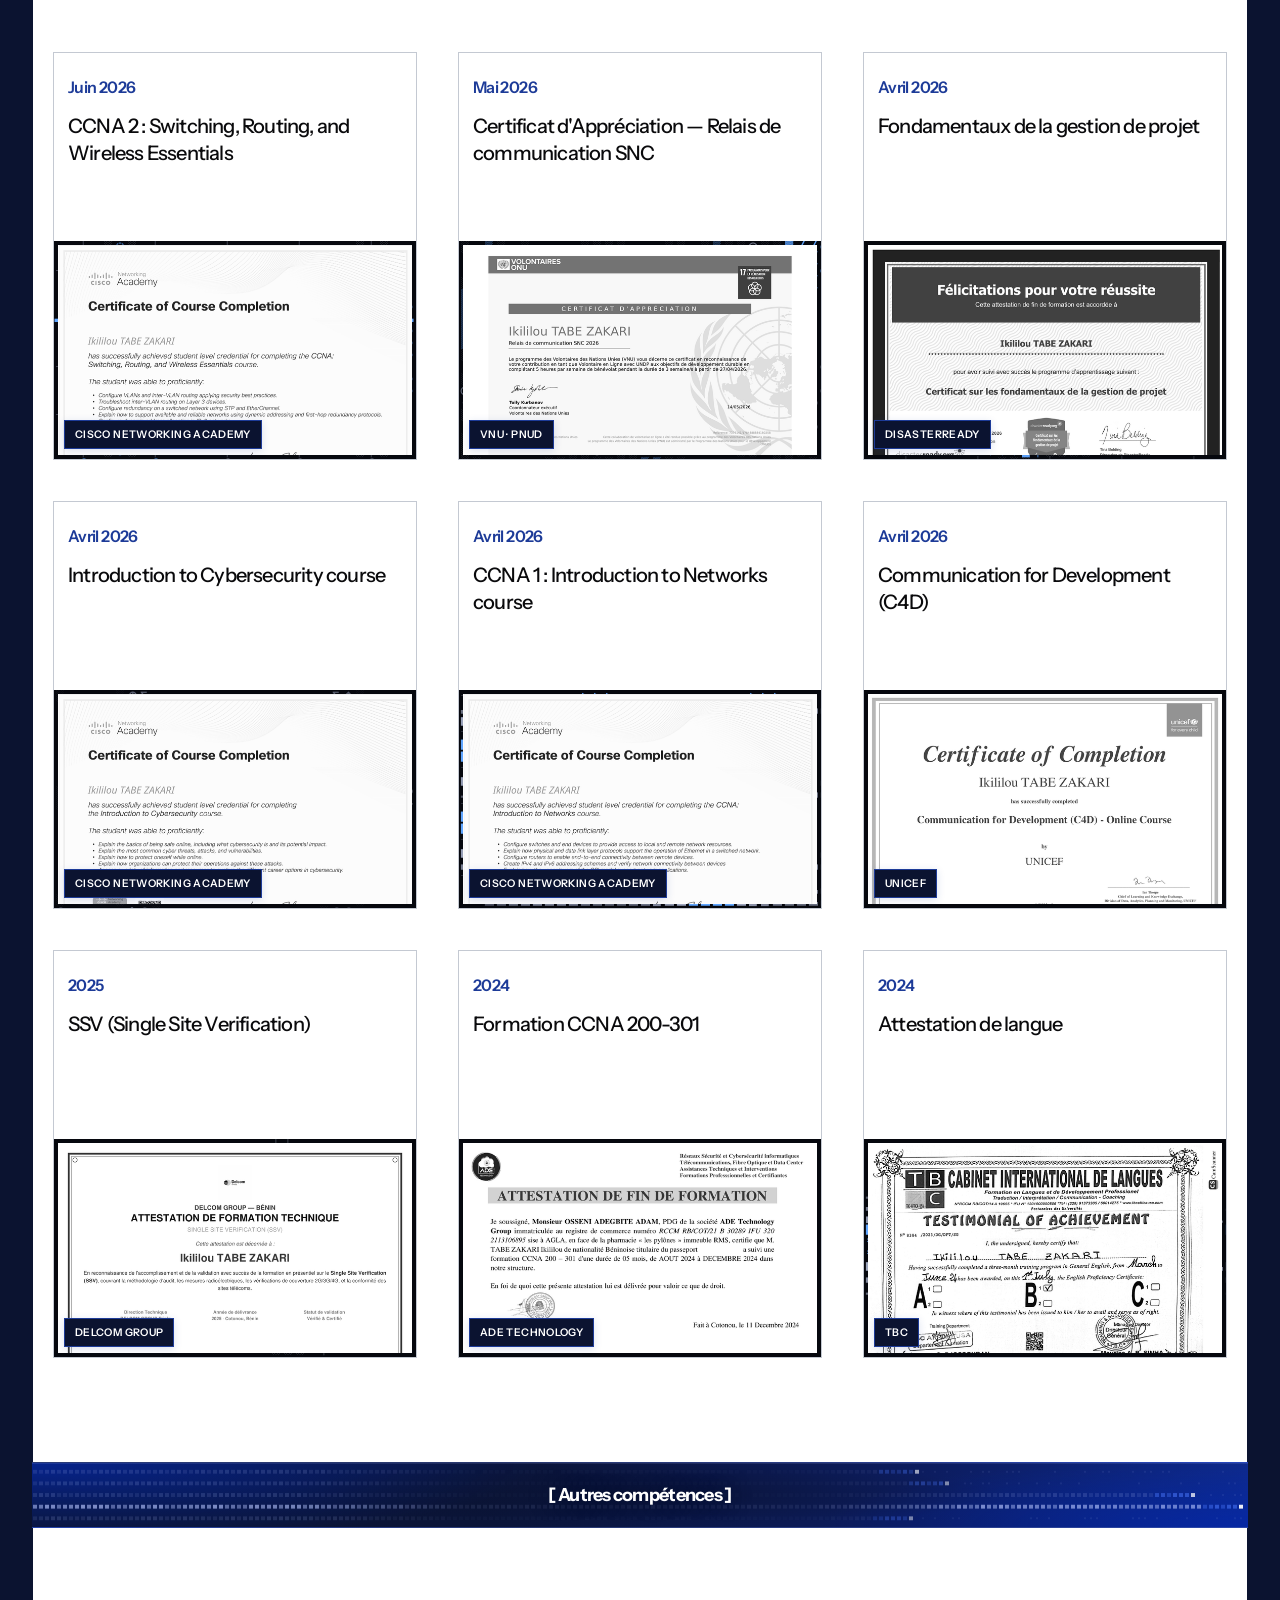
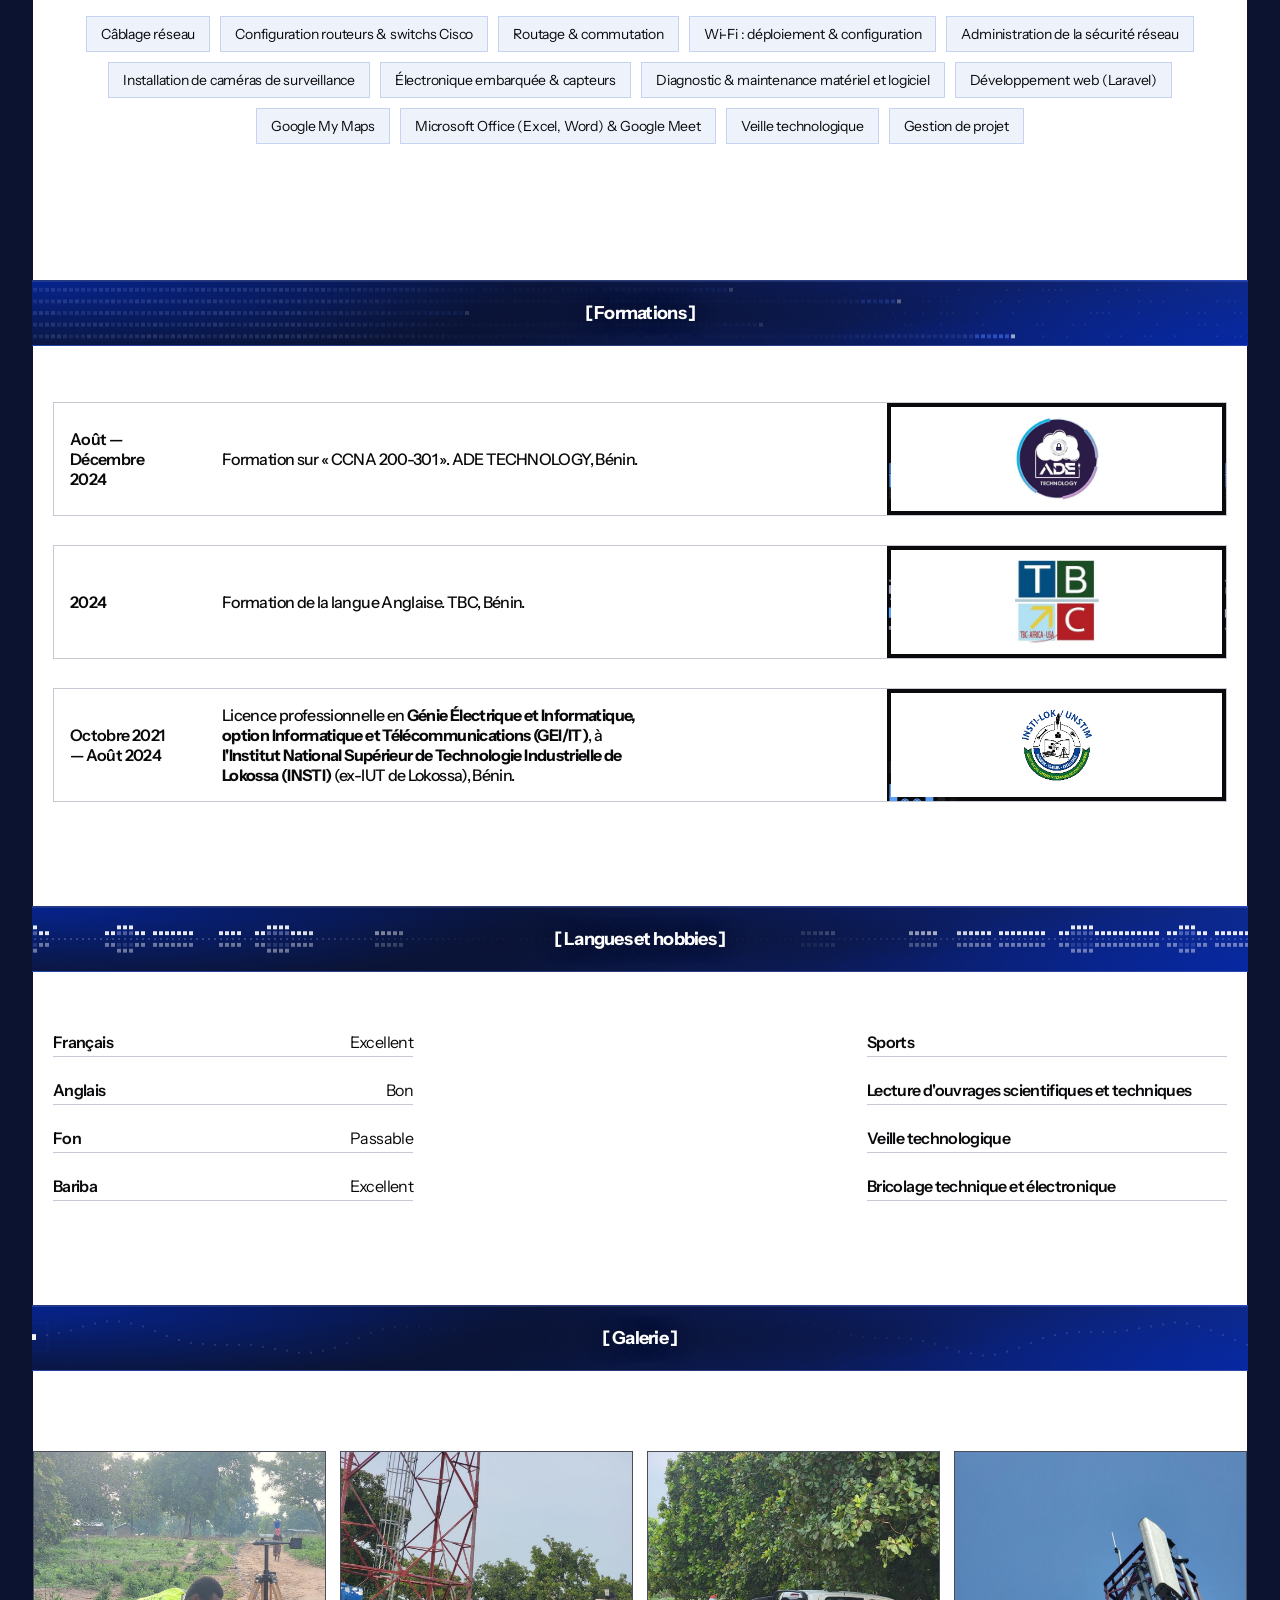
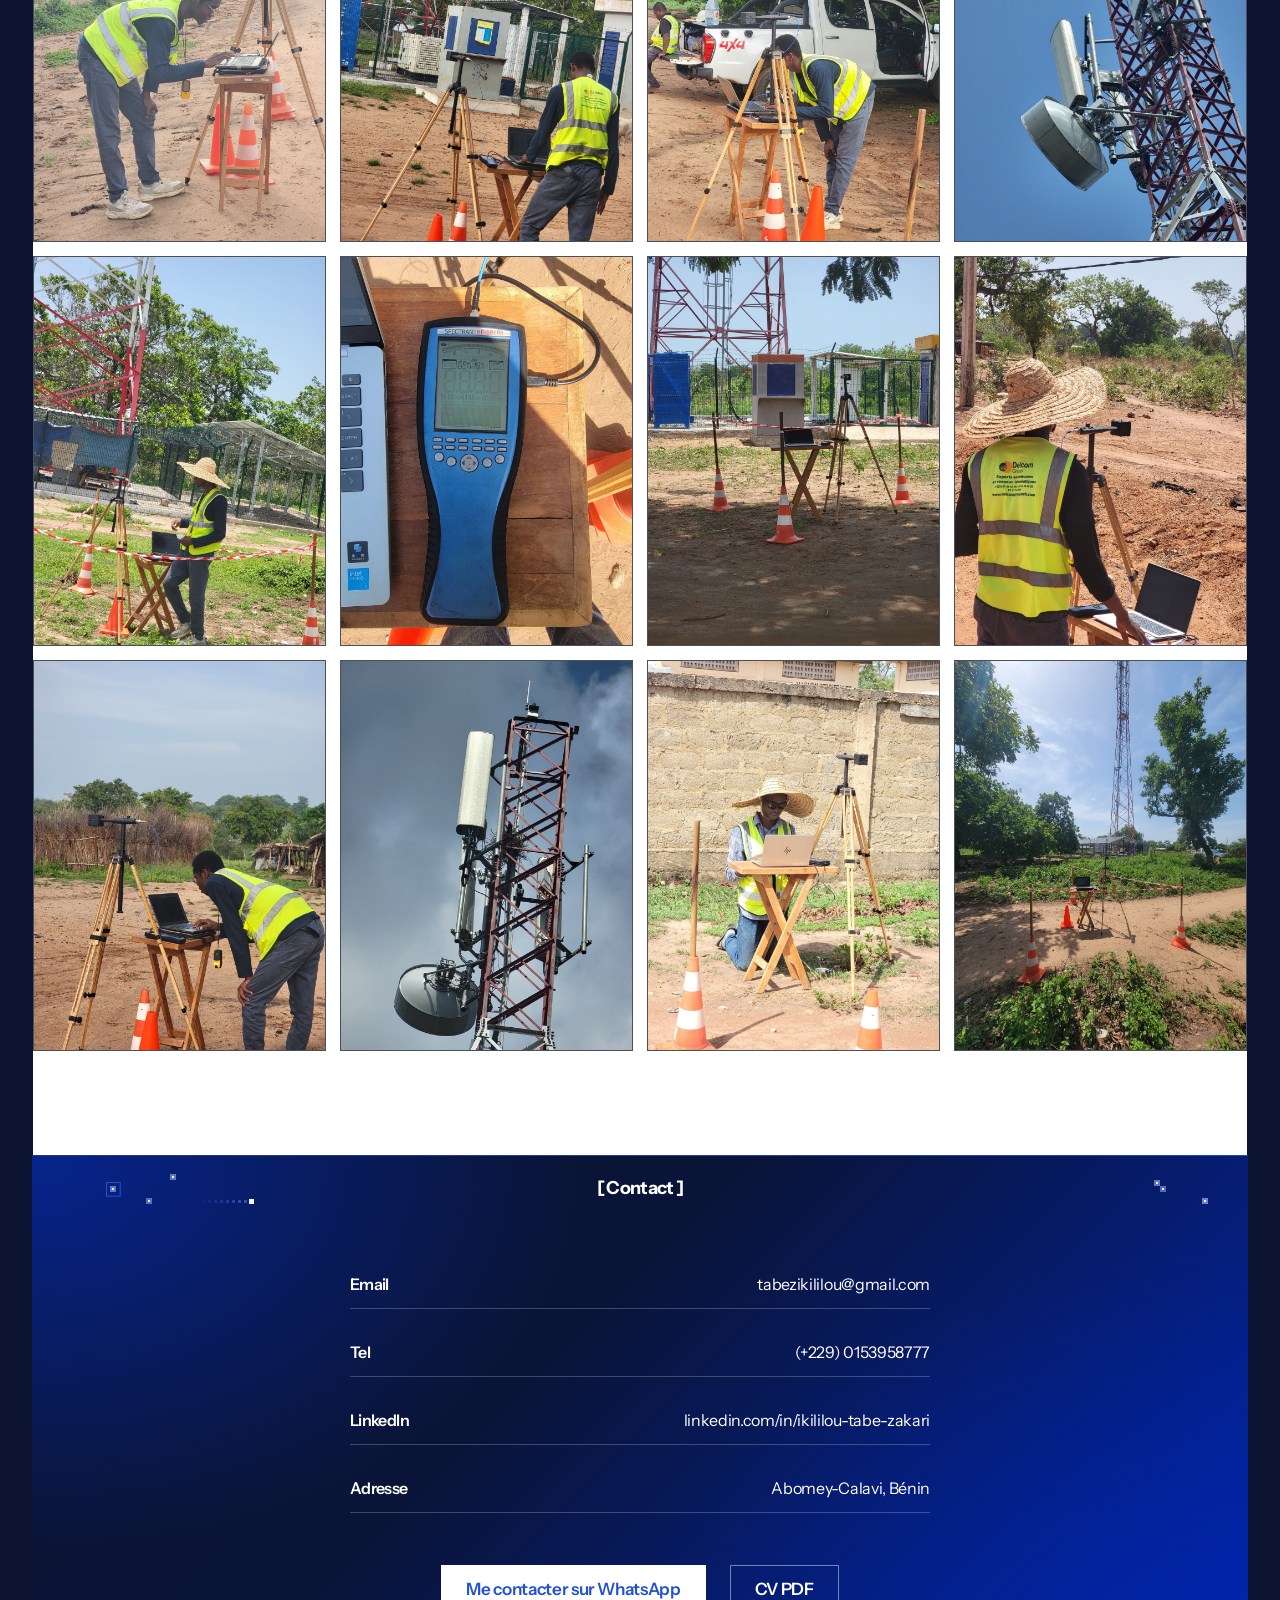
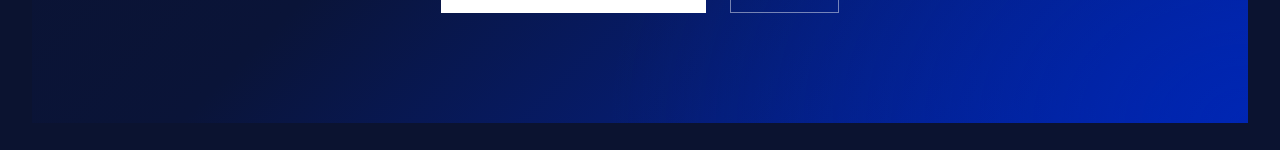
==== commit 53d92e28: "feat: add 12-photo mission gallery" ====
--- a/index.html
+++ b/index.html
@@ -944,6 +944,245 @@
             </li>
           </ul>
         </div>
+      </section>
+
+      <section class="section" id="galerie" aria-labelledby="gallery-title">
+        <header class="section-head">
+          <div class="section-head__cell"></div>
+          <h2 class="kicker" id="gallery-title">[ Galerie ]</h2>
+          <div class="section-head__cell"></div>
+        </header>
+
+        <ul class="gallery" aria-label="Photos de missions terrain">
+            <li class="gallery__item">
+              <button
+                type="button"
+                class="gallery__btn"
+                data-mission-image="public/gallery/mission-01.jpg"
+                data-mission-title="Mesures QoS sur le terrain"
+                data-mission-eyebrow="Galerie"
+                aria-label="Mesures QoS sur le terrain"
+                aria-haspopup="dialog"
+                aria-controls="mission-dialog"
+              >
+                <img
+                  src="public/gallery/mission-01.jpg"
+                  alt="Mesures QoS sur le terrain"
+                  loading="lazy"
+                  draggable="false"
+                />
+              </button>
+            </li>
+            <li class="gallery__item">
+              <button
+                type="button"
+                class="gallery__btn"
+                data-mission-image="public/gallery/mission-02.jpg"
+                data-mission-title="Station de mesure près d'un site radioélectrique"
+                data-mission-eyebrow="Galerie"
+                aria-label="Station de mesure près d'un site radioélectrique"
+                aria-haspopup="dialog"
+                aria-controls="mission-dialog"
+              >
+                <img
+                  src="public/gallery/mission-02.jpg"
+                  alt="Station de mesure près d'un site radioélectrique"
+                  loading="lazy"
+                  draggable="false"
+                />
+              </button>
+            </li>
+            <li class="gallery__item">
+              <button
+                type="button"
+                class="gallery__btn"
+                data-mission-image="public/gallery/mission-03.jpg"
+                data-mission-title="Chaîne de mesure et véhicule de mission"
+                data-mission-eyebrow="Galerie"
+                aria-label="Chaîne de mesure et véhicule de mission"
+                aria-haspopup="dialog"
+                aria-controls="mission-dialog"
+              >
+                <img
+                  src="public/gallery/mission-03.jpg"
+                  alt="Chaîne de mesure et véhicule de mission"
+                  loading="lazy"
+                  draggable="false"
+                />
+              </button>
+            </li>
+            <li class="gallery__item">
+              <button
+                type="button"
+                class="gallery__btn"
+                data-mission-image="public/gallery/mission-04.jpg"
+                data-mission-title="Antennes sur pylône"
+                data-mission-eyebrow="Galerie"
+                aria-label="Antennes sur pylône"
+                aria-haspopup="dialog"
+                aria-controls="mission-dialog"
+              >
+                <img
+                  src="public/gallery/mission-04.jpg"
+                  alt="Antennes sur pylône"
+                  loading="lazy"
+                  draggable="false"
+                />
+              </button>
+            </li>
+            <li class="gallery__item">
+              <button
+                type="button"
+                class="gallery__btn"
+                data-mission-image="public/gallery/mission-05.jpg"
+                data-mission-title="Contrôle d'un site en campagne"
+                data-mission-eyebrow="Galerie"
+                aria-label="Contrôle d'un site en campagne"
+                aria-haspopup="dialog"
+                aria-controls="mission-dialog"
+              >
+                <img
+                  src="public/gallery/mission-05.jpg"
+                  alt="Contrôle d'un site en campagne"
+                  loading="lazy"
+                  draggable="false"
+                />
+              </button>
+            </li>
+            <li class="gallery__item">
+              <button
+                type="button"
+                class="gallery__btn"
+                data-mission-image="public/gallery/mission-06.jpg"
+                data-mission-title="Analyseur SPECTRAN HF-60105"
+                data-mission-eyebrow="Galerie"
+                aria-label="Analyseur SPECTRAN HF-60105"
+                aria-haspopup="dialog"
+                aria-controls="mission-dialog"
+              >
+                <img
+                  src="public/gallery/mission-06.jpg"
+                  alt="Analyseur SPECTRAN HF-60105"
+                  loading="lazy"
+                  draggable="false"
+                />
+              </button>
+            </li>
+            <li class="gallery__item">
+              <button
+                type="button"
+                class="gallery__btn"
+                data-mission-image="public/gallery/mission-07.jpg"
+                data-mission-title="Poste de mesure près d'un pylône"
+                data-mission-eyebrow="Galerie"
+                aria-label="Poste de mesure près d'un pylône"
+                aria-haspopup="dialog"
+                aria-controls="mission-dialog"
+              >
+                <img
+                  src="public/gallery/mission-07.jpg"
+                  alt="Poste de mesure près d'un pylône"
+                  loading="lazy"
+                  draggable="false"
+                />
+              </button>
+            </li>
+            <li class="gallery__item">
+              <button
+                type="button"
+                class="gallery__btn"
+                data-mission-image="public/gallery/mission-08.jpg"
+                data-mission-title="Campagne de mesures Delcom Group"
+                data-mission-eyebrow="Galerie"
+                aria-label="Campagne de mesures Delcom Group"
+                aria-haspopup="dialog"
+                aria-controls="mission-dialog"
+              >
+                <img
+                  src="public/gallery/mission-08.jpg"
+                  alt="Campagne de mesures Delcom Group"
+                  loading="lazy"
+                  draggable="false"
+                />
+              </button>
+            </li>
+            <li class="gallery__item">
+              <button
+                type="button"
+                class="gallery__btn"
+                data-mission-image="public/gallery/mission-09.jpg"
+                data-mission-title="Installation du trépied de mesure"
+                data-mission-eyebrow="Galerie"
+                aria-label="Installation du trépied de mesure"
+                aria-haspopup="dialog"
+                aria-controls="mission-dialog"
+              >
+                <img
+                  src="public/gallery/mission-09.jpg"
+                  alt="Installation du trépied de mesure"
+                  loading="lazy"
+                  draggable="false"
+                />
+              </button>
+            </li>
+            <li class="gallery__item">
+              <button
+                type="button"
+                class="gallery__btn"
+                data-mission-image="public/gallery/mission-10.jpg"
+                data-mission-title="Mesures statiques en zone urbaine"
+                data-mission-eyebrow="Galerie"
+                aria-label="Mesures statiques en zone urbaine"
+                aria-haspopup="dialog"
+                aria-controls="mission-dialog"
+              >
+                <img
+                  src="public/gallery/mission-10.jpg"
+                  alt="Mesures statiques en zone urbaine"
+                  loading="lazy"
+                  draggable="false"
+                />
+              </button>
+            </li>
+            <li class="gallery__item">
+              <button
+                type="button"
+                class="gallery__btn"
+                data-mission-image="public/gallery/mission-11.jpg"
+                data-mission-title="Mesures sur piste"
+                data-mission-eyebrow="Galerie"
+                aria-label="Mesures sur piste"
+                aria-haspopup="dialog"
+                aria-controls="mission-dialog"
+              >
+                <img
+                  src="public/gallery/mission-11.jpg"
+                  alt="Mesures sur piste"
+                  loading="lazy"
+                  draggable="false"
+                />
+              </button>
+            </li>
+            <li class="gallery__item">
+              <button
+                type="button"
+                class="gallery__btn"
+                data-mission-image="public/gallery/mission-12.jpg"
+                data-mission-title="Site radioélectrique sécurisé par balisage"
+                data-mission-eyebrow="Galerie"
+                aria-label="Site radioélectrique sécurisé par balisage"
+                aria-haspopup="dialog"
+                aria-controls="mission-dialog"
+              >
+                <img
+                  src="public/gallery/mission-12.jpg"
+                  alt="Site radioélectrique sécurisé par balisage"
+                  loading="lazy"
+                  draggable="false"
+                />
+              </button>
+            </li>
+        </ul>
       </section>
     </main>
 
--- a/styles.css
+++ b/styles.css
@@ -1531,3 +1531,51 @@
 .skills .hero__pills {
   margin-top: 0;
 }
+
+.gallery {
+  display: grid;
+  grid-template-columns: repeat(4, minmax(0, 1fr));
+  gap: 14px;
+  margin: 0;
+  padding: 24px 0 0;
+  list-style: none;
+}
+
+.gallery__btn {
+  display: block;
+  width: 100%;
+  aspect-ratio: 3 / 4;
+  padding: 0;
+  border: 1px solid var(--border);
+  background: var(--ink);
+  overflow: hidden;
+  cursor: zoom-in;
+}
+
+.gallery__btn img {
+  display: block;
+  width: 100%;
+  height: 100%;
+  object-fit: cover;
+  user-select: none;
+  -webkit-user-drag: none;
+  transition: transform 300ms ease;
+}
+
+.gallery__btn:hover img,
+.gallery__btn:focus-visible img {
+  transform: scale(1.04);
+}
+
+@media (max-width: 1024px) {
+  .gallery {
+    grid-template-columns: repeat(3, minmax(0, 1fr));
+  }
+}
+
+@media (max-width: 720px) {
+  .gallery {
+    grid-template-columns: repeat(2, minmax(0, 1fr));
+    gap: 10px;
+  }
+}
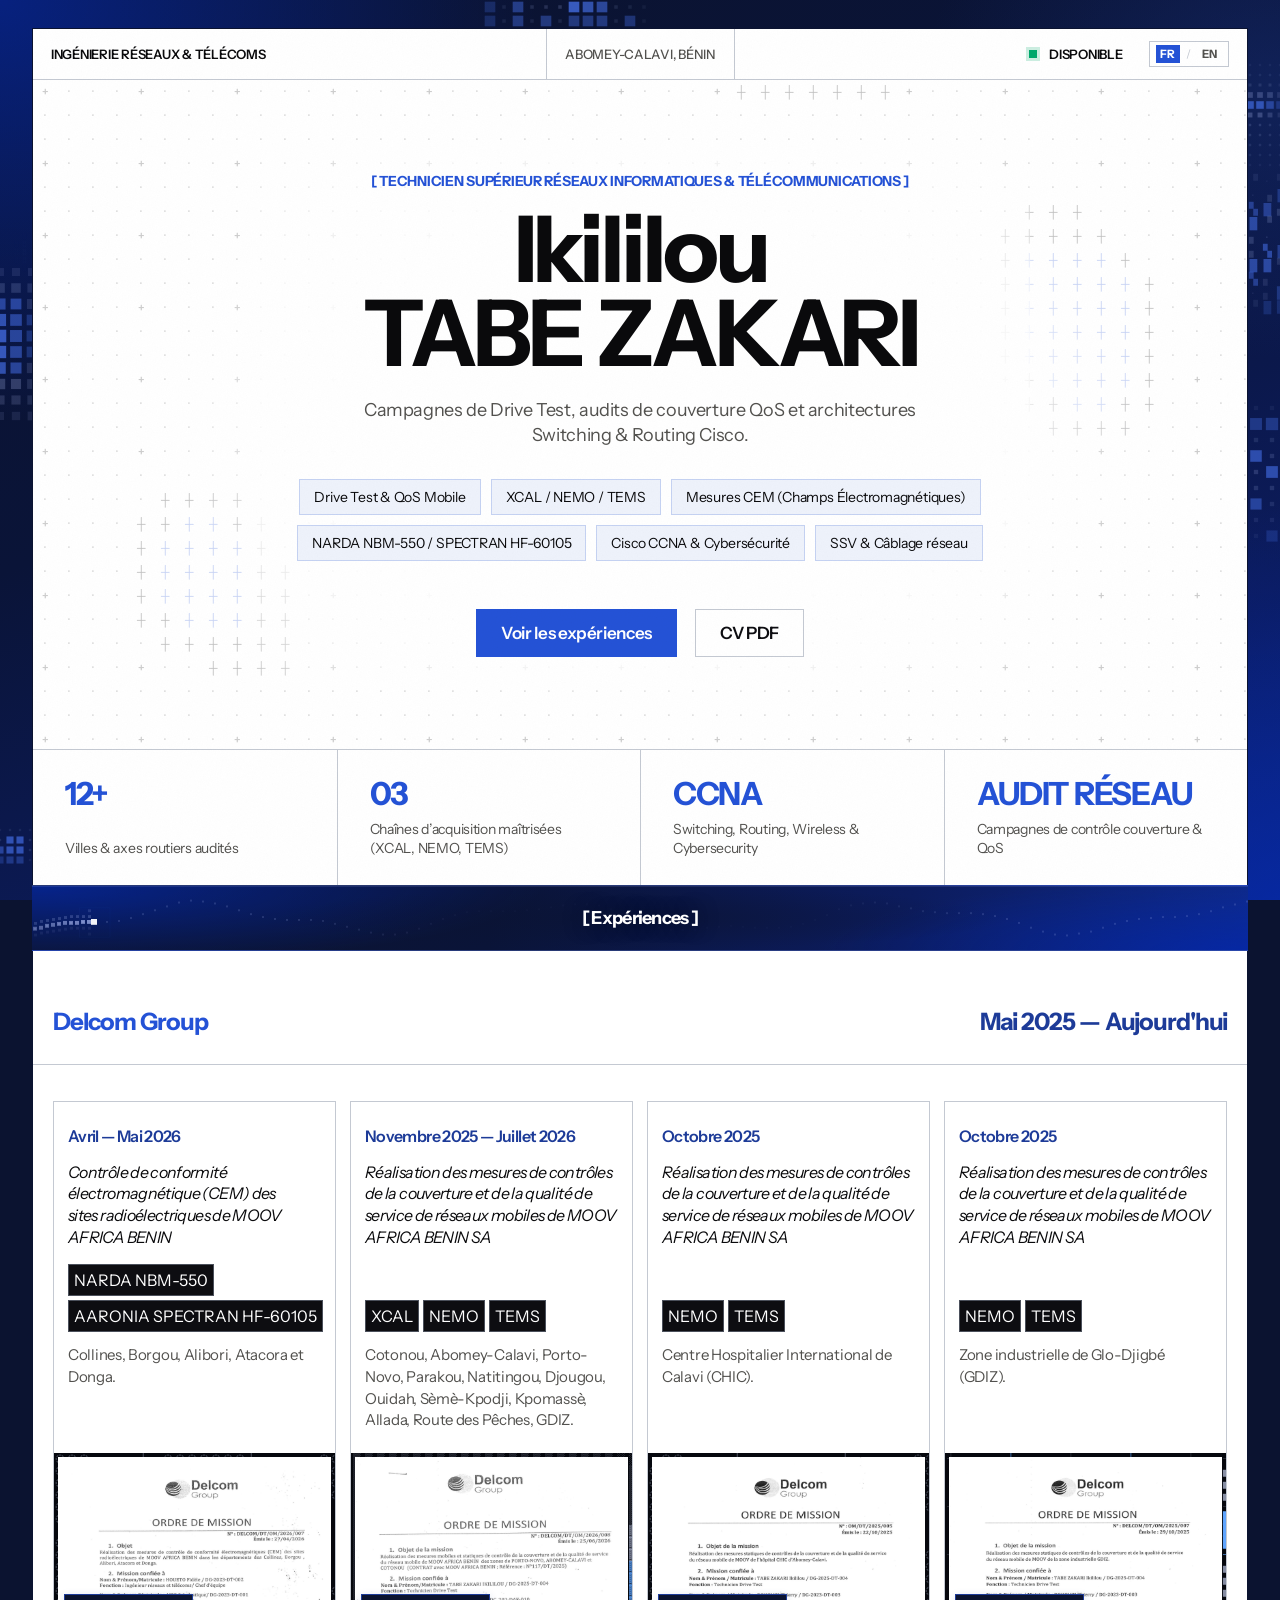
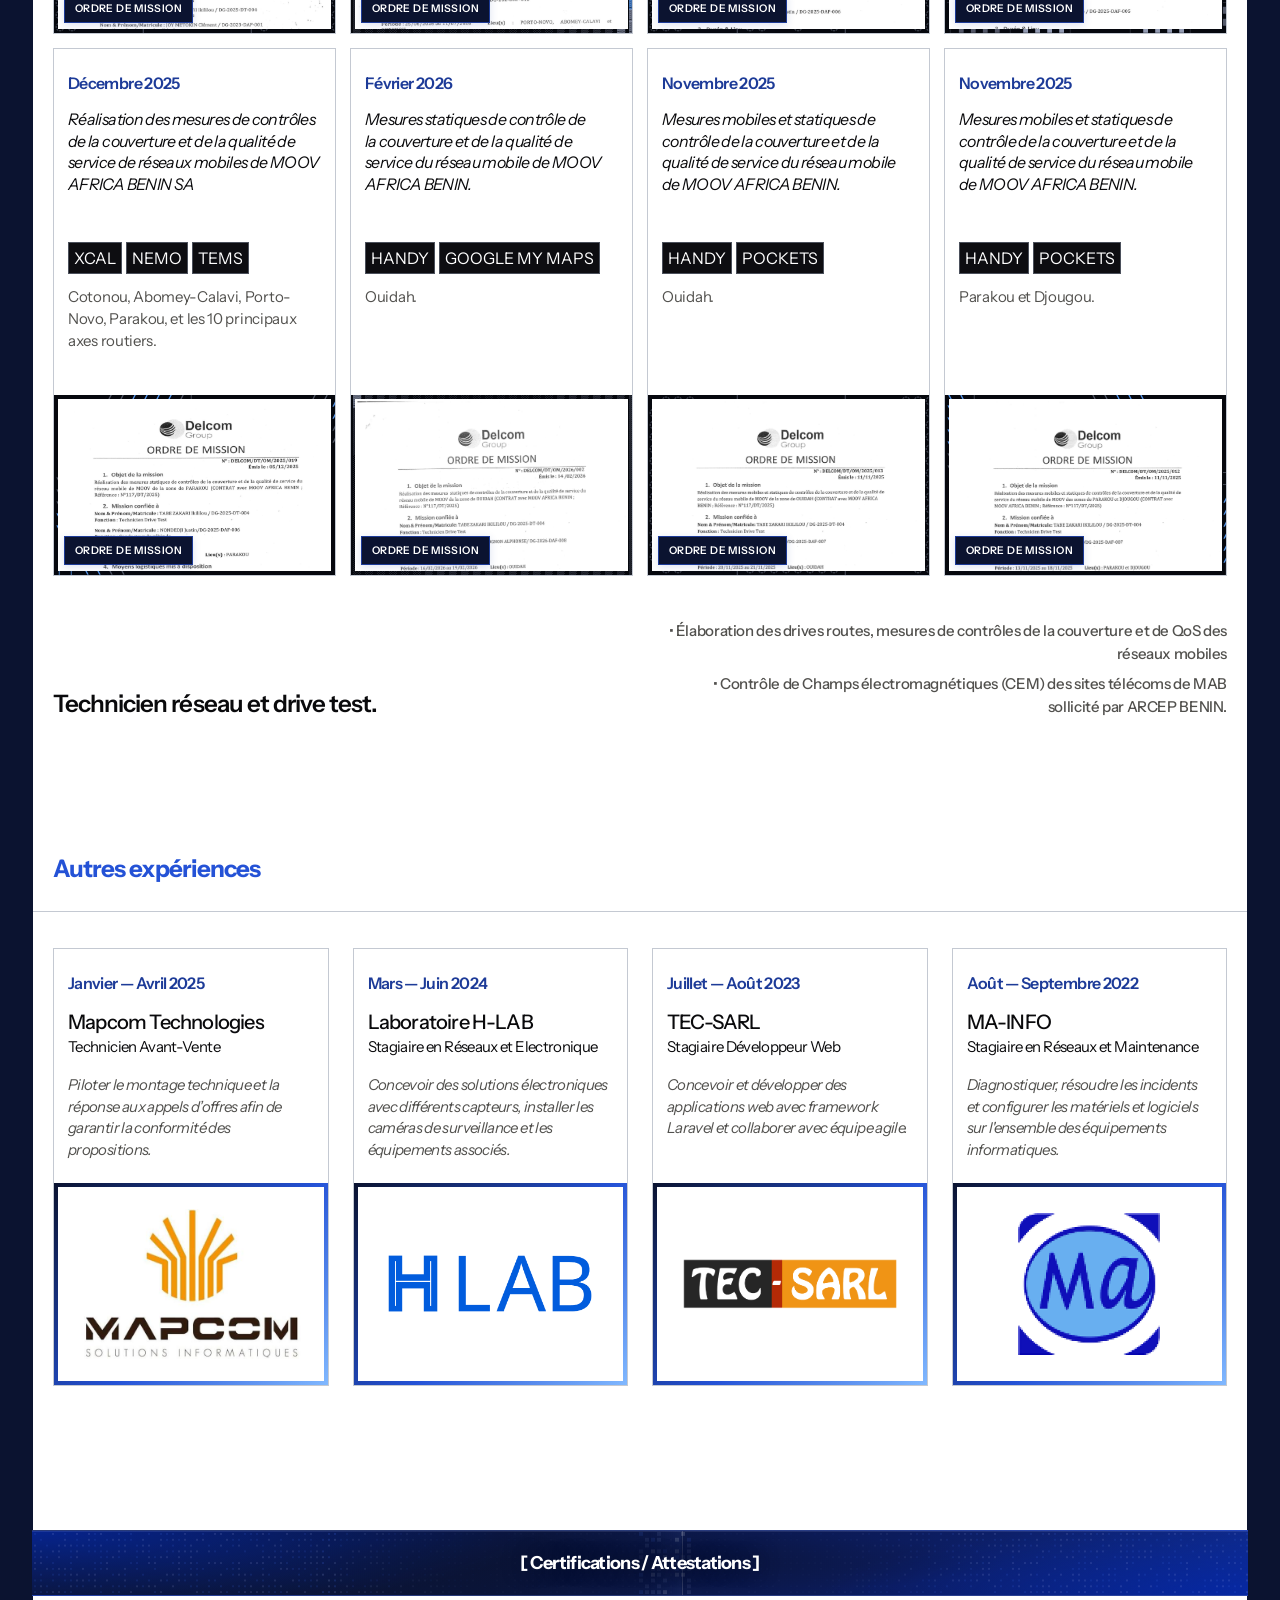
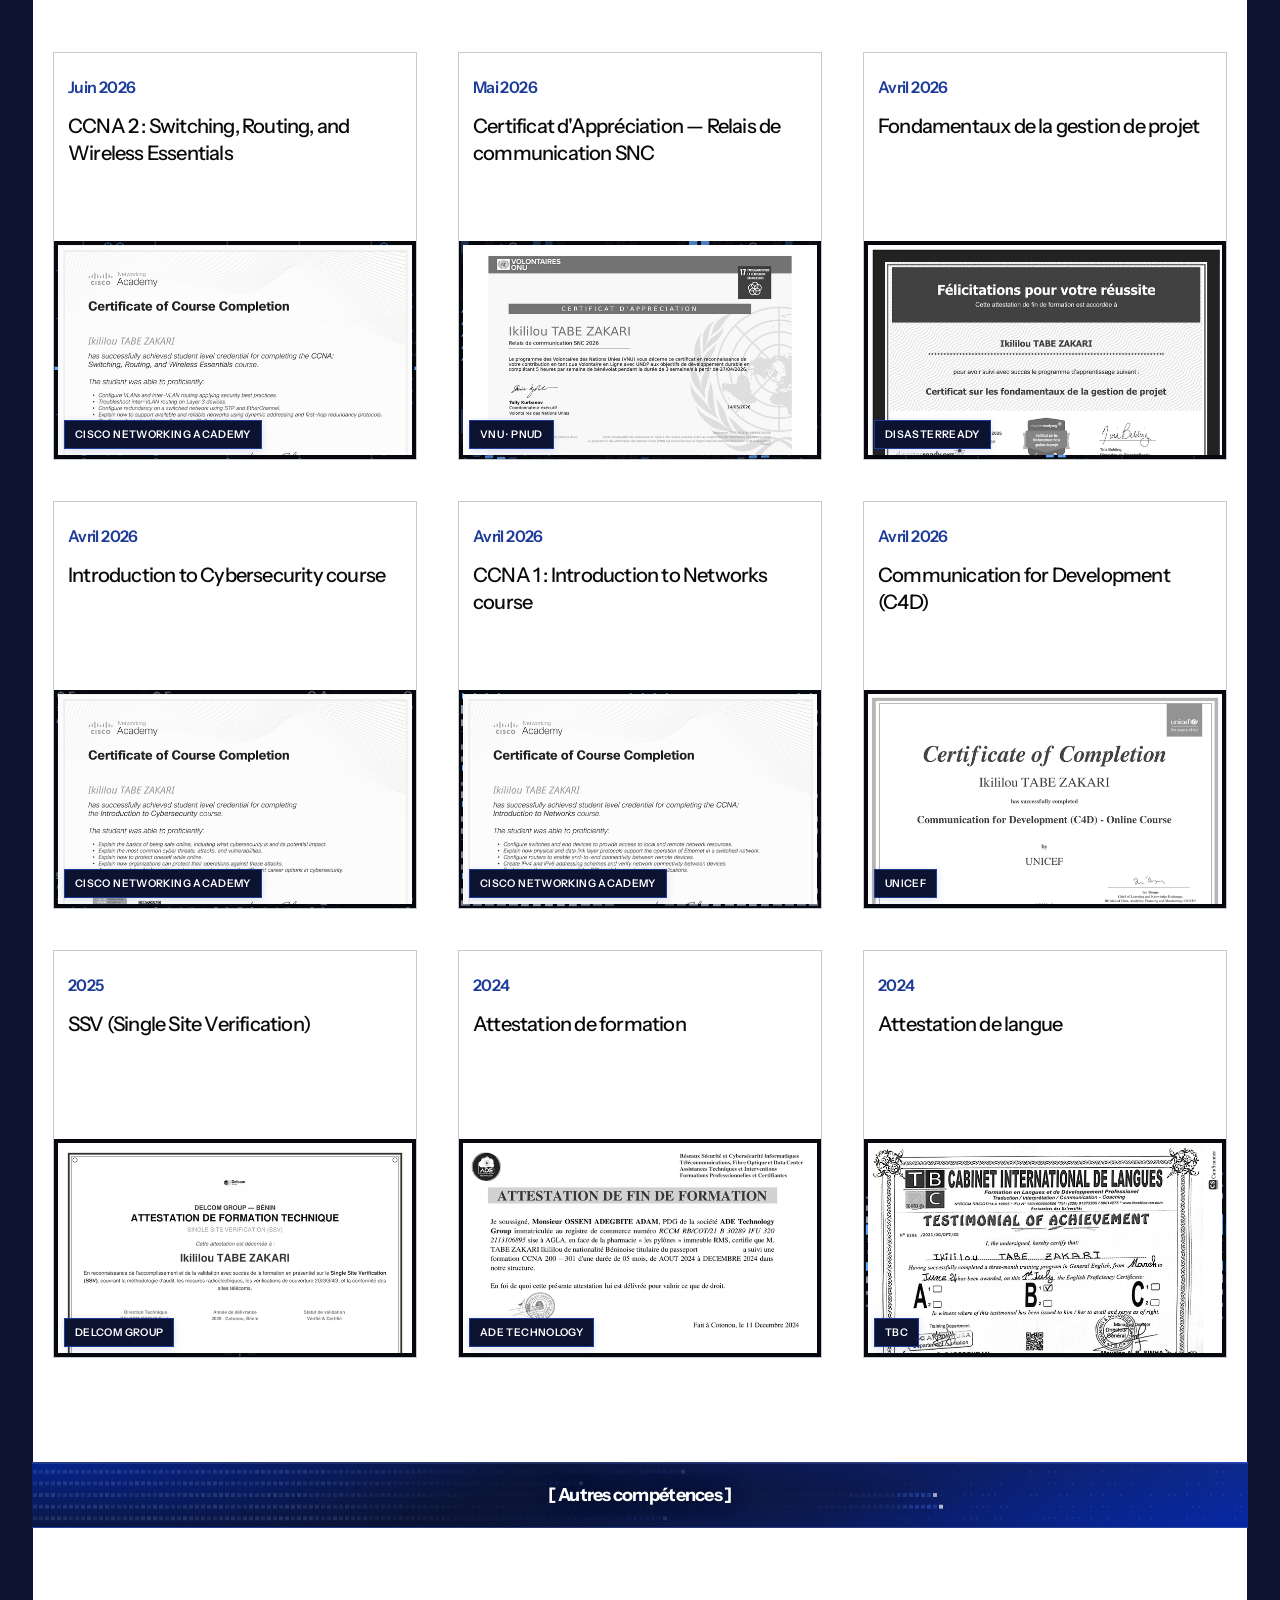
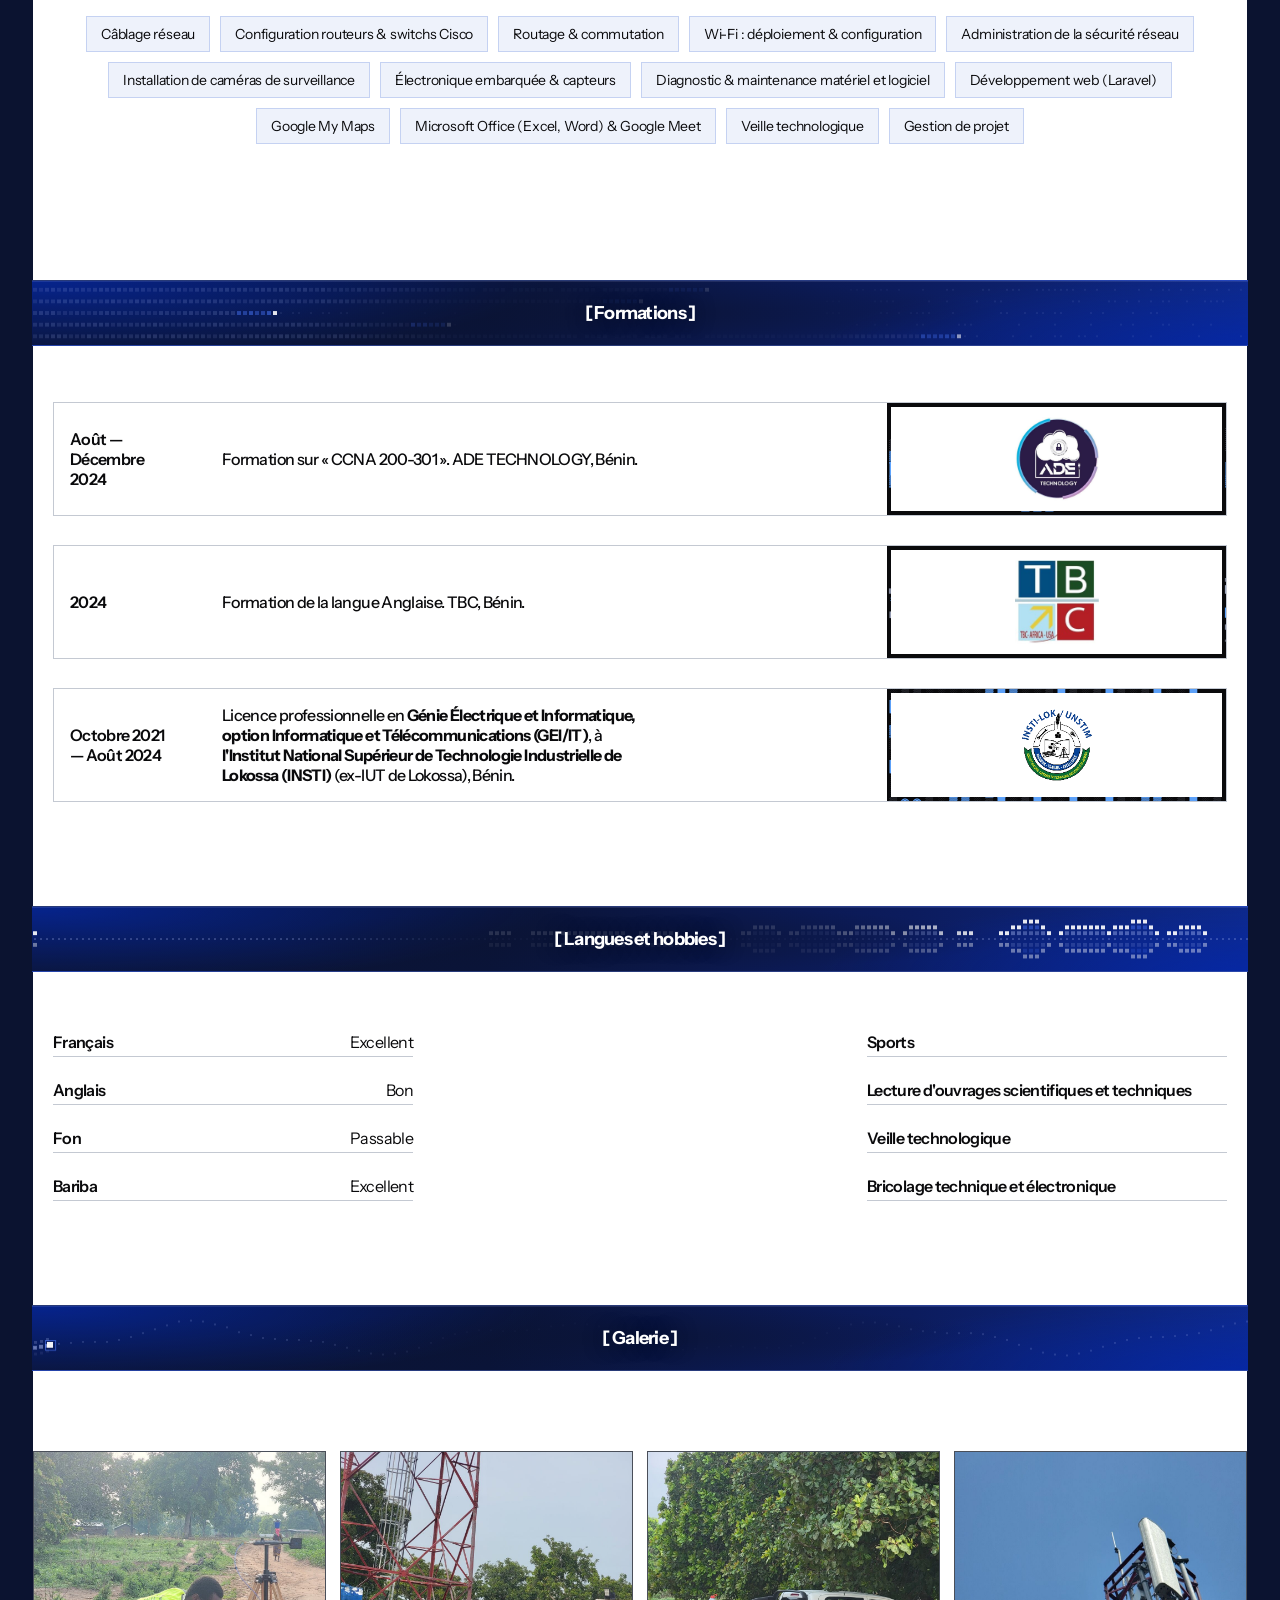
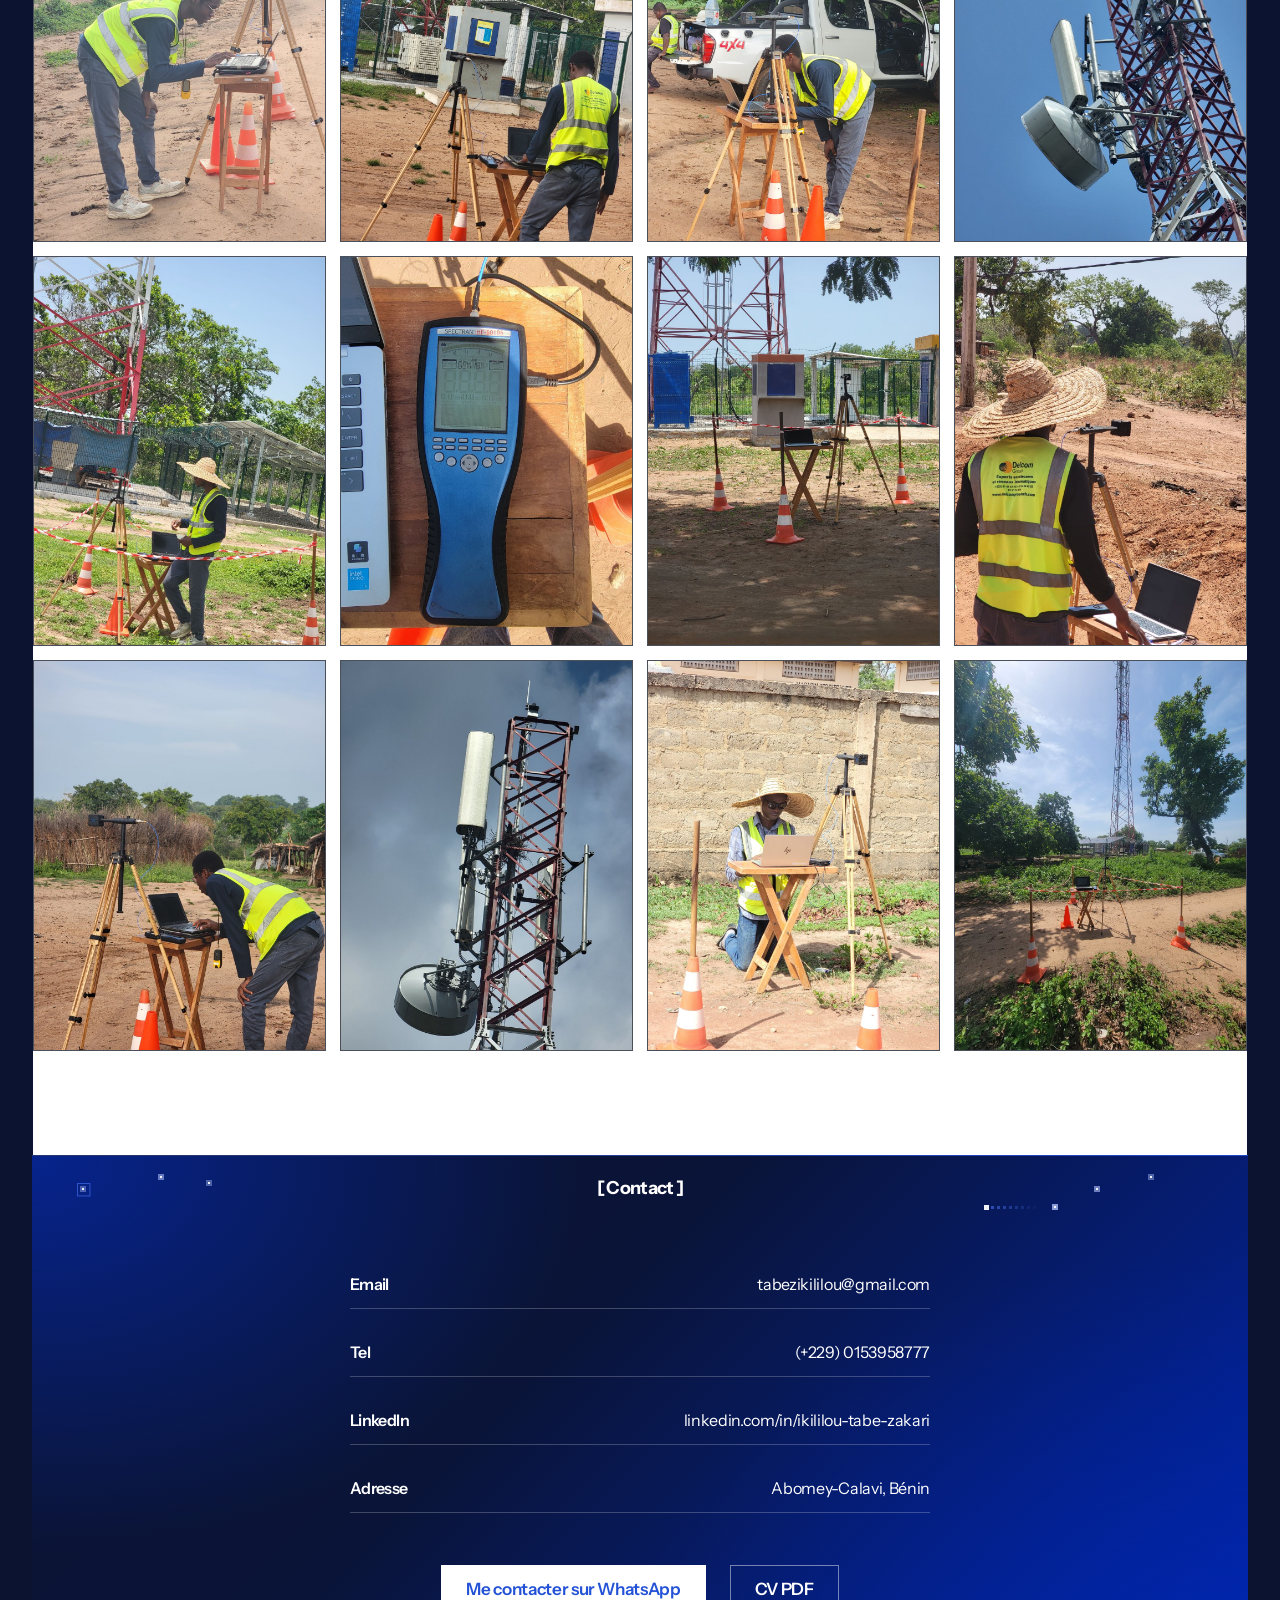
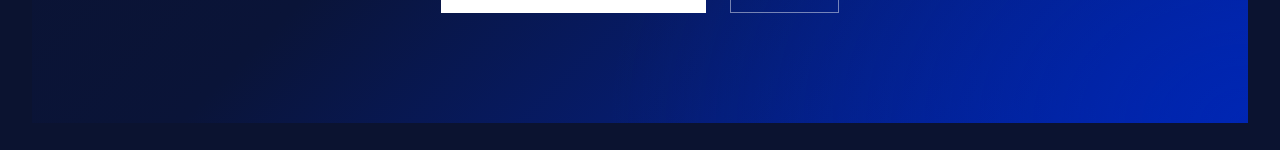
==== commit 76822800: "content: retitle ADE card Attestation de formation" ====
--- a/index.html
+++ b/index.html
@@ -737,7 +737,7 @@
           <article class="card card--cred" data-signal-card>
             <div class="card__body">
               <p class="card__meta">2024</p>
-              <h3 class="card__heading">Formation CCNA 200-301</h3>
+              <h3 class="card__heading">Attestation de formation</h3>
             </div>
             <button
               type="button"
@@ -746,7 +746,7 @@
               data-mission-image="public/certifications/cert-ade-ccna.png"
               data-mission-title="Attestation de fin de formation CCNA 200-301 — ADE Technology"
               data-mission-eyebrow="Certification"
-              aria-label="Afficher la certification : Formation CCNA 200-301"
+              aria-label="Afficher la certification : Attestation de formation"
               aria-haspopup="dialog"
               aria-controls="mission-dialog"
             >
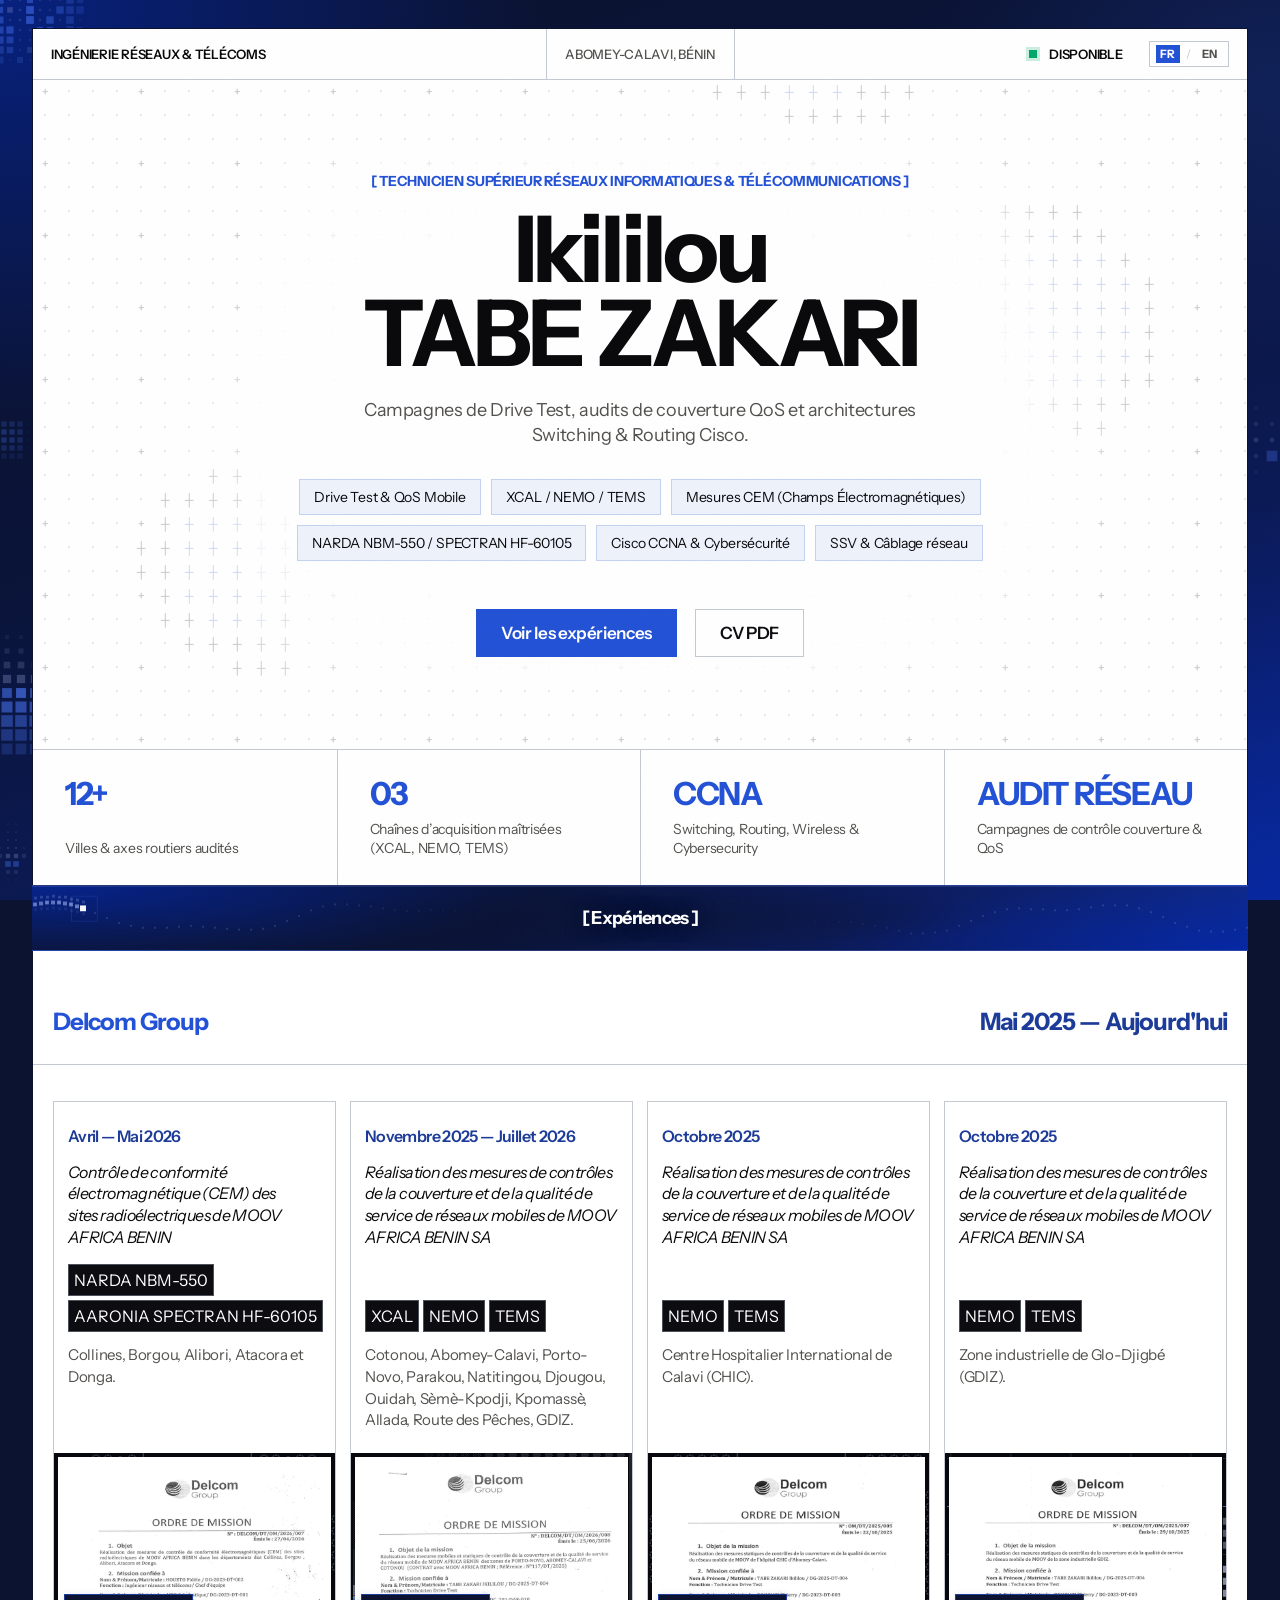
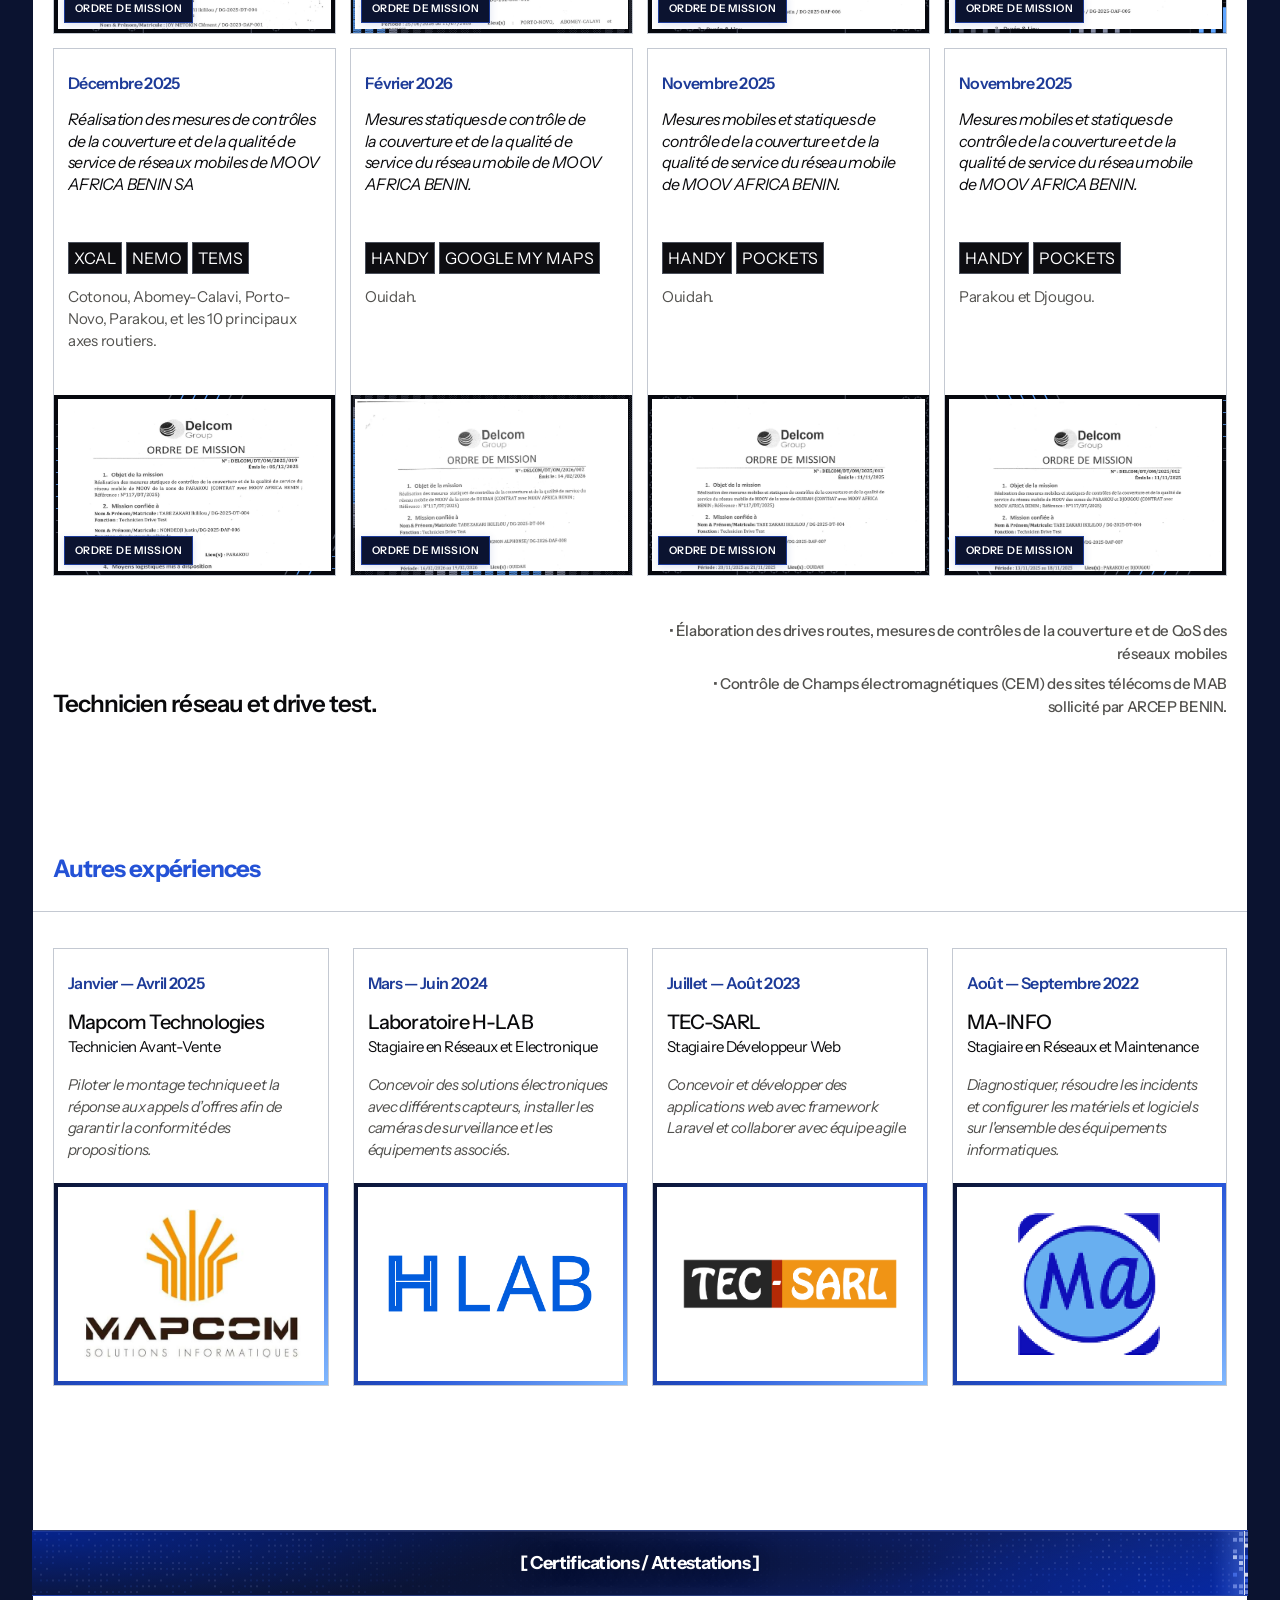
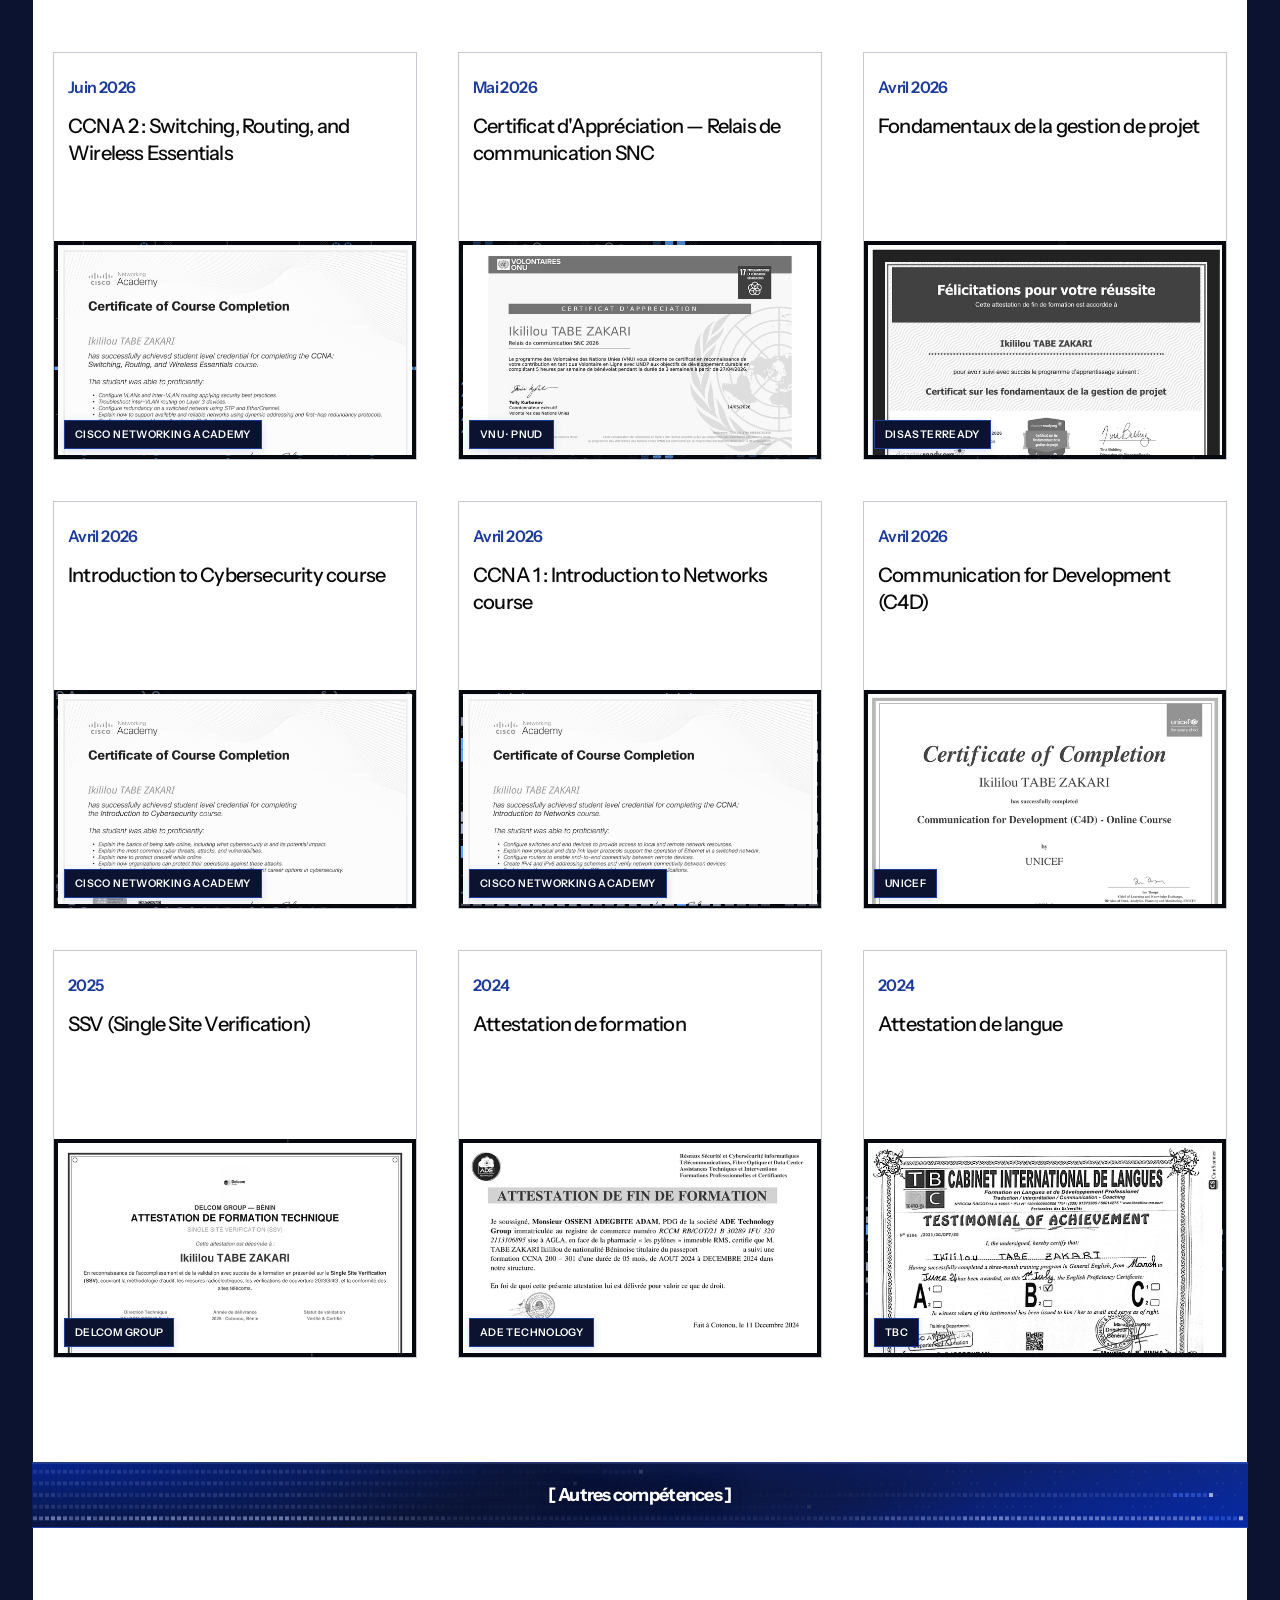
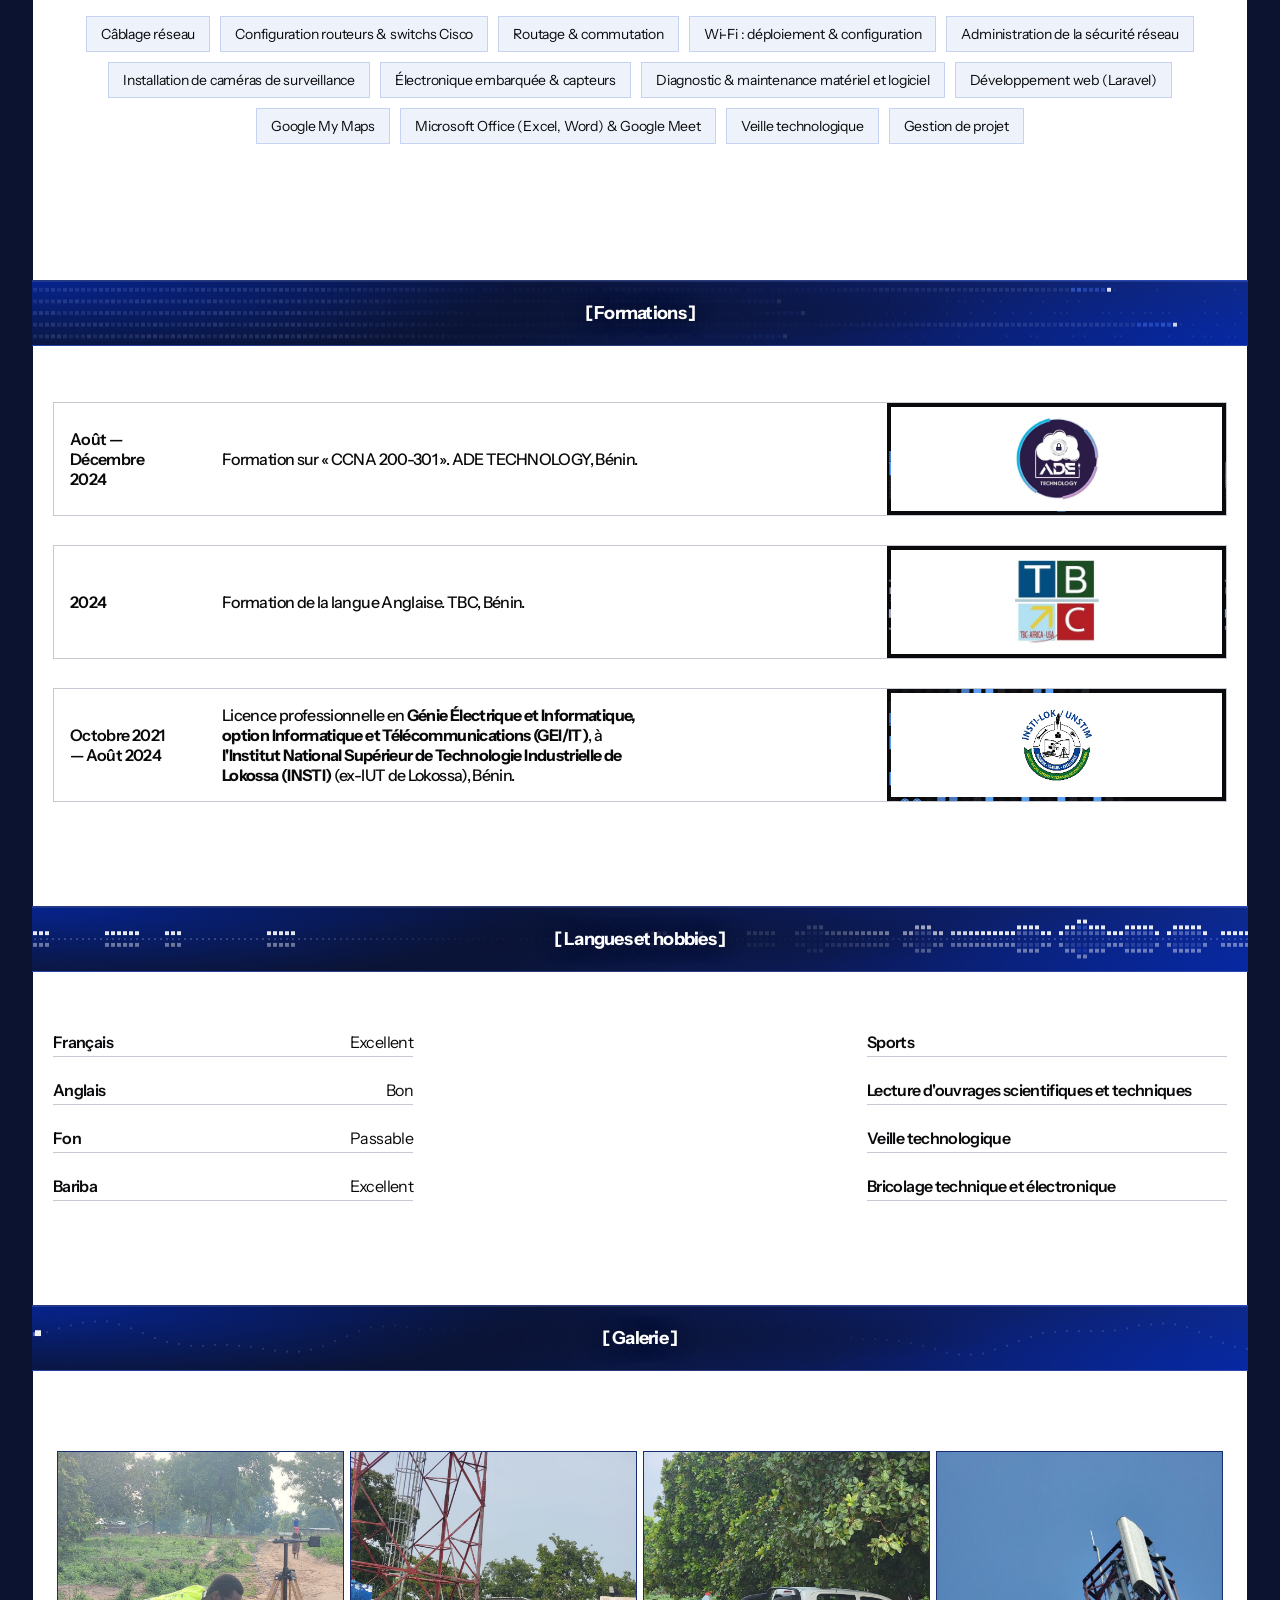
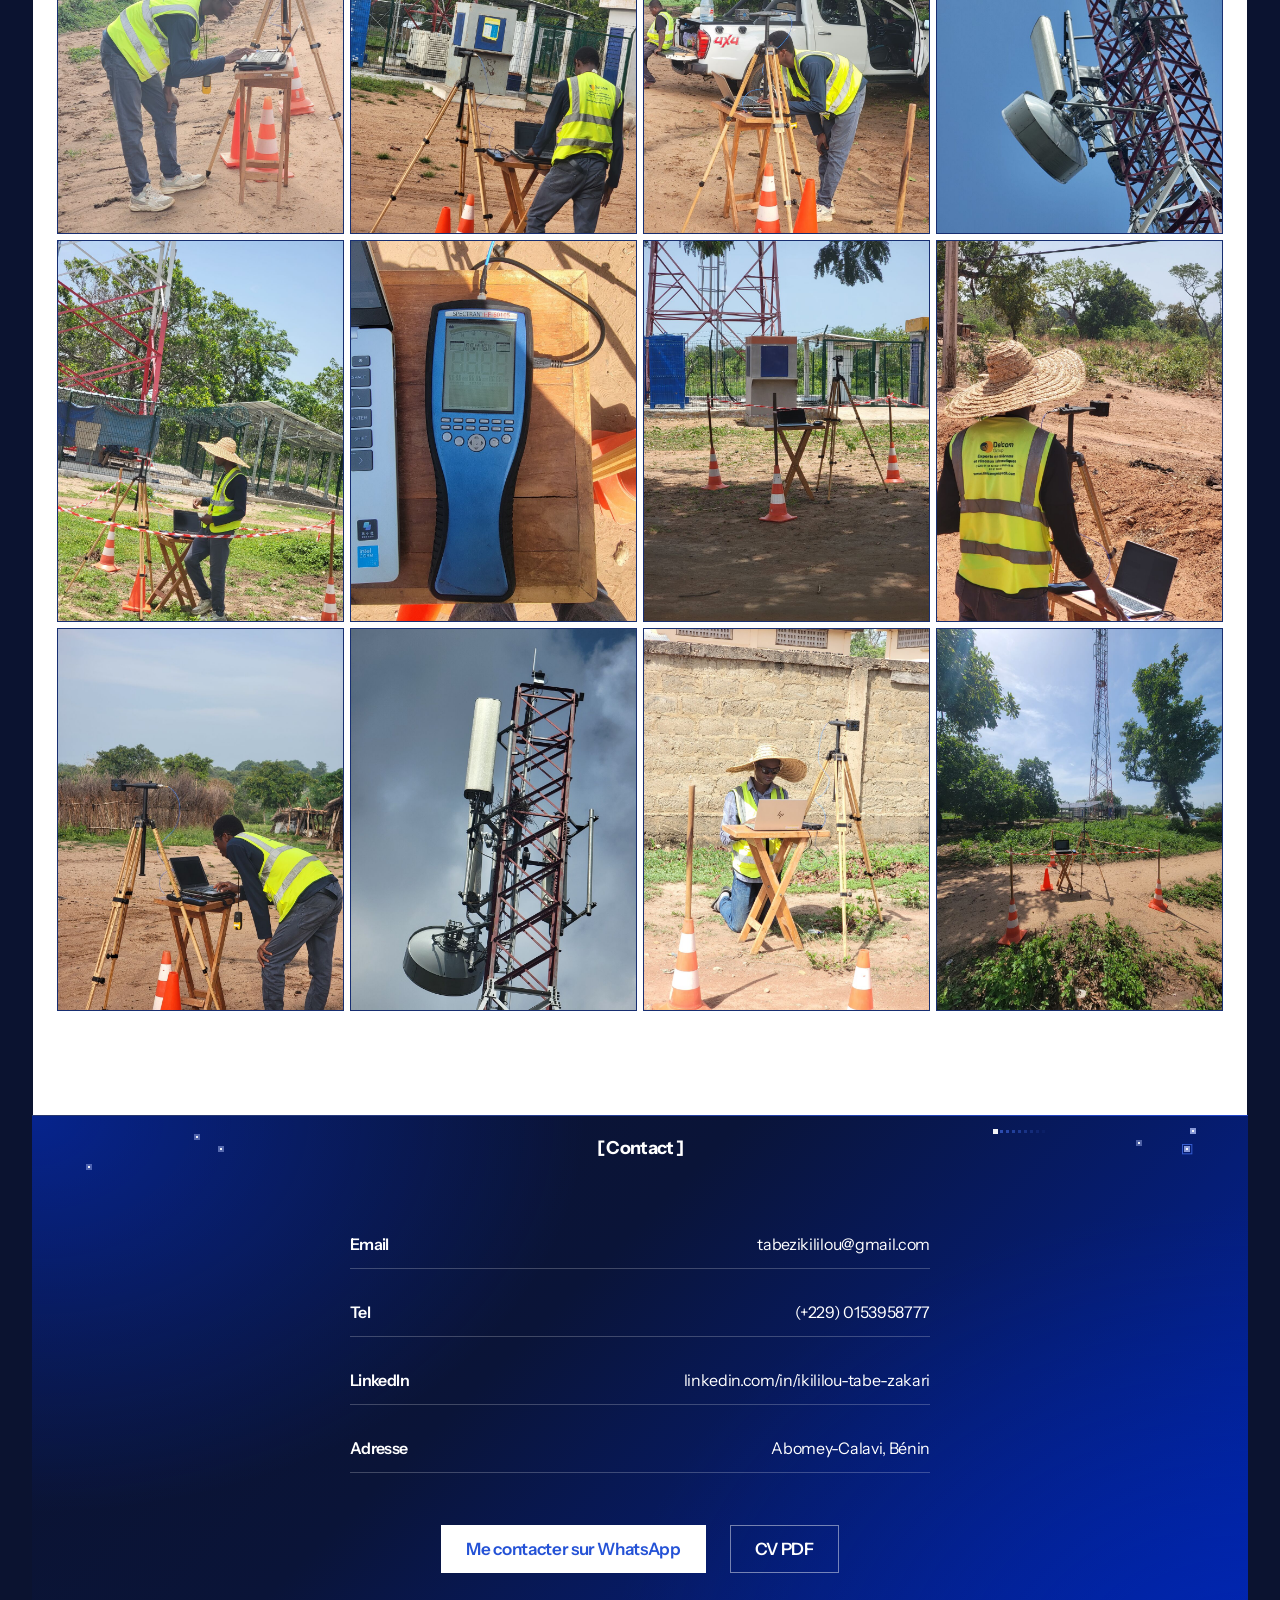
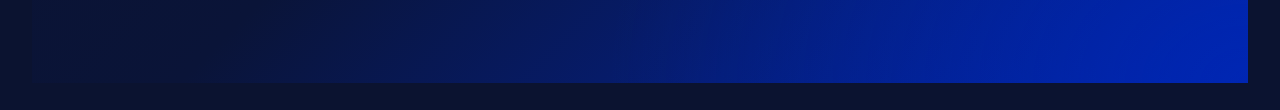
==== commit 74c3b01c: "feat: ajouter le tag Google Analytics (gtag.js) G-R05T1QD6PJ" ====
--- a/index.html
+++ b/index.html
@@ -1,6 +1,15 @@
 <!DOCTYPE html>
 <html lang="fr">
   <head>
+    <!-- Google tag (gtag.js) -->
+    <script async src="https://www.googletagmanager.com/gtag/js?id=G-R05T1QD6PJ"></script>
+    <script>
+      window.dataLayer = window.dataLayer || [];
+      function gtag(){dataLayer.push(arguments);}
+      gtag('js', new Date());
+
+      gtag('config', 'G-R05T1QD6PJ');
+    </script>
     <meta charset="UTF-8" />
     <meta name="viewport" content="width=device-width, initial-scale=1.0" />
     <meta name="theme-color" content="#0b1330" />
--- a/styles.css
+++ b/styles.css
@@ -1535,9 +1535,9 @@
 .gallery {
   display: grid;
   grid-template-columns: repeat(4, minmax(0, 1fr));
-  gap: 14px;
+  gap: 6px;
   margin: 0;
-  padding: 24px 0 0;
+  padding: 24px 24px 0;
   list-style: none;
 }
 
@@ -1546,7 +1546,7 @@
   width: 100%;
   aspect-ratio: 3 / 4;
   padding: 0;
-  border: 1px solid var(--border);
+  border: 1px solid rgba(36, 82, 214, 0.5);
   background: var(--ink);
   overflow: hidden;
   cursor: zoom-in;
@@ -1576,6 +1576,7 @@
 @media (max-width: 720px) {
   .gallery {
     grid-template-columns: repeat(2, minmax(0, 1fr));
-    gap: 10px;
-  }
-}
+    gap: 6px;
+    padding: 16px 12px 0;
+  }
+}
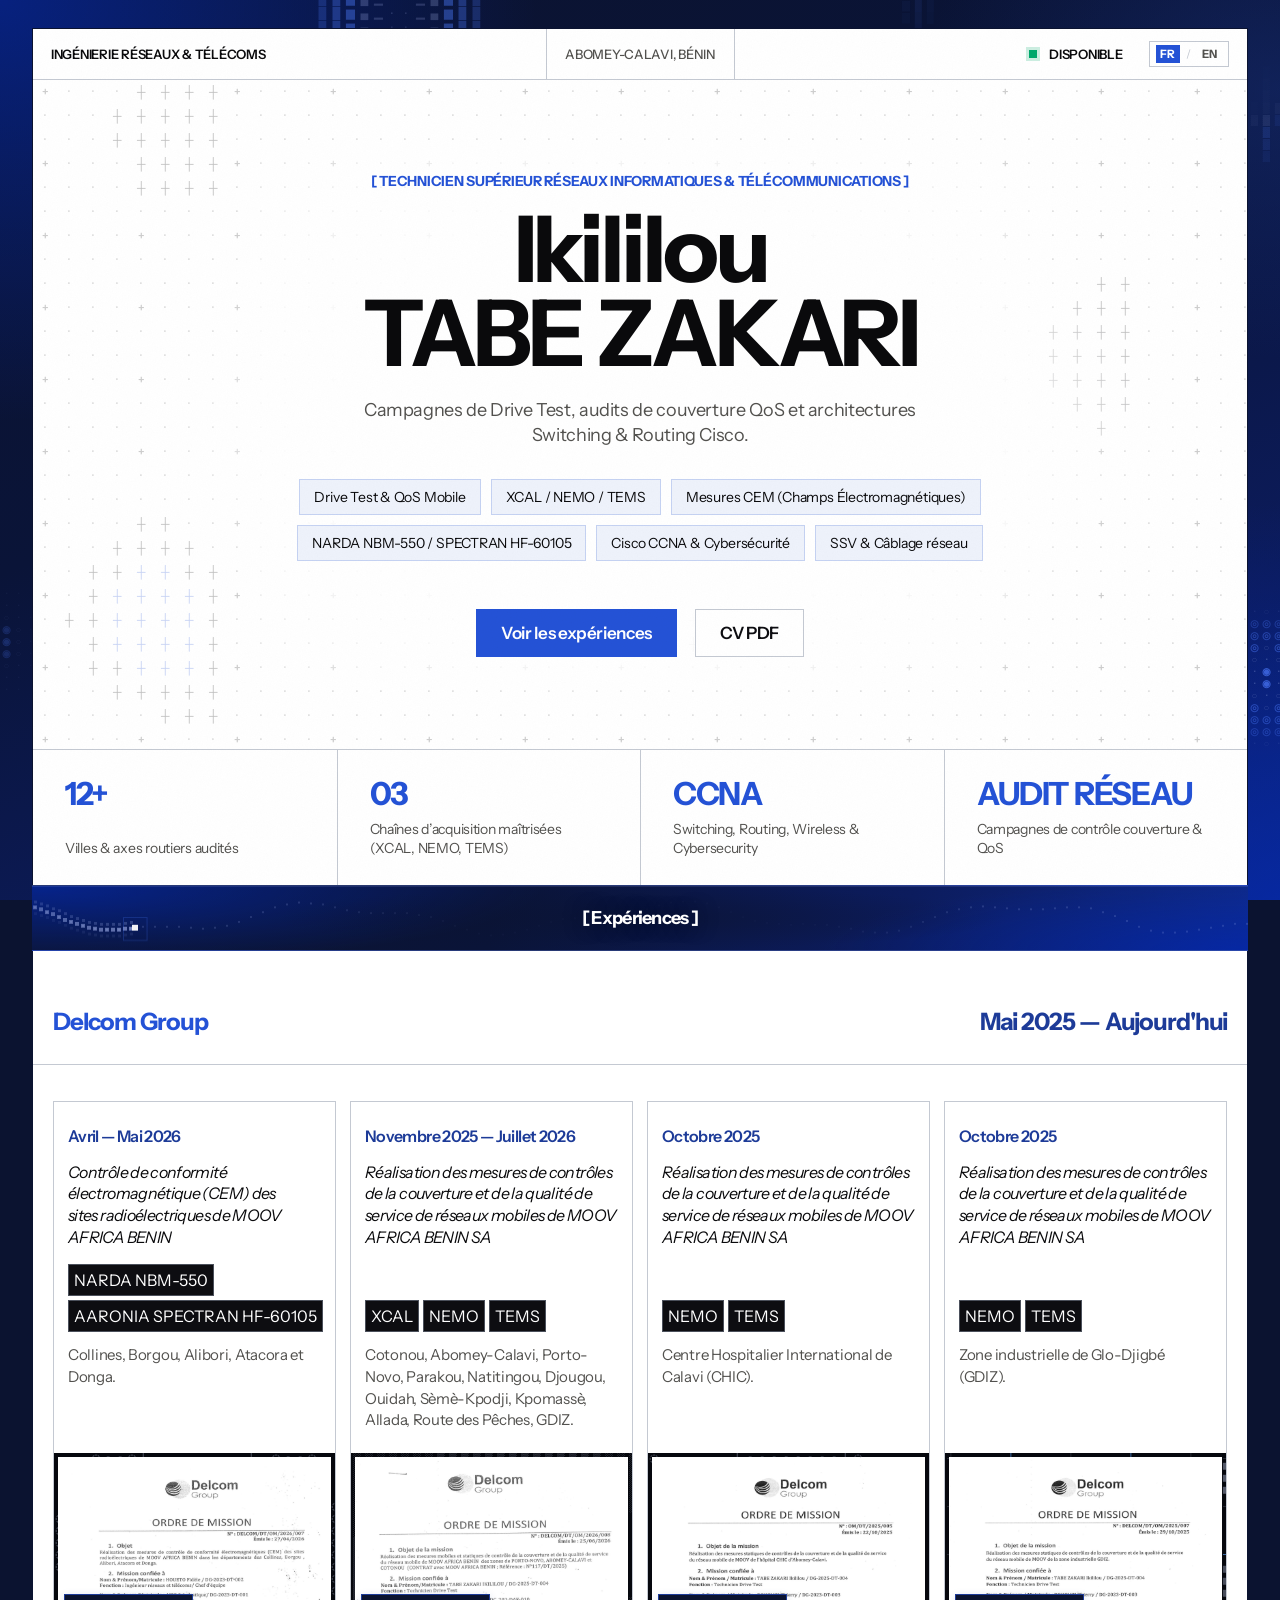
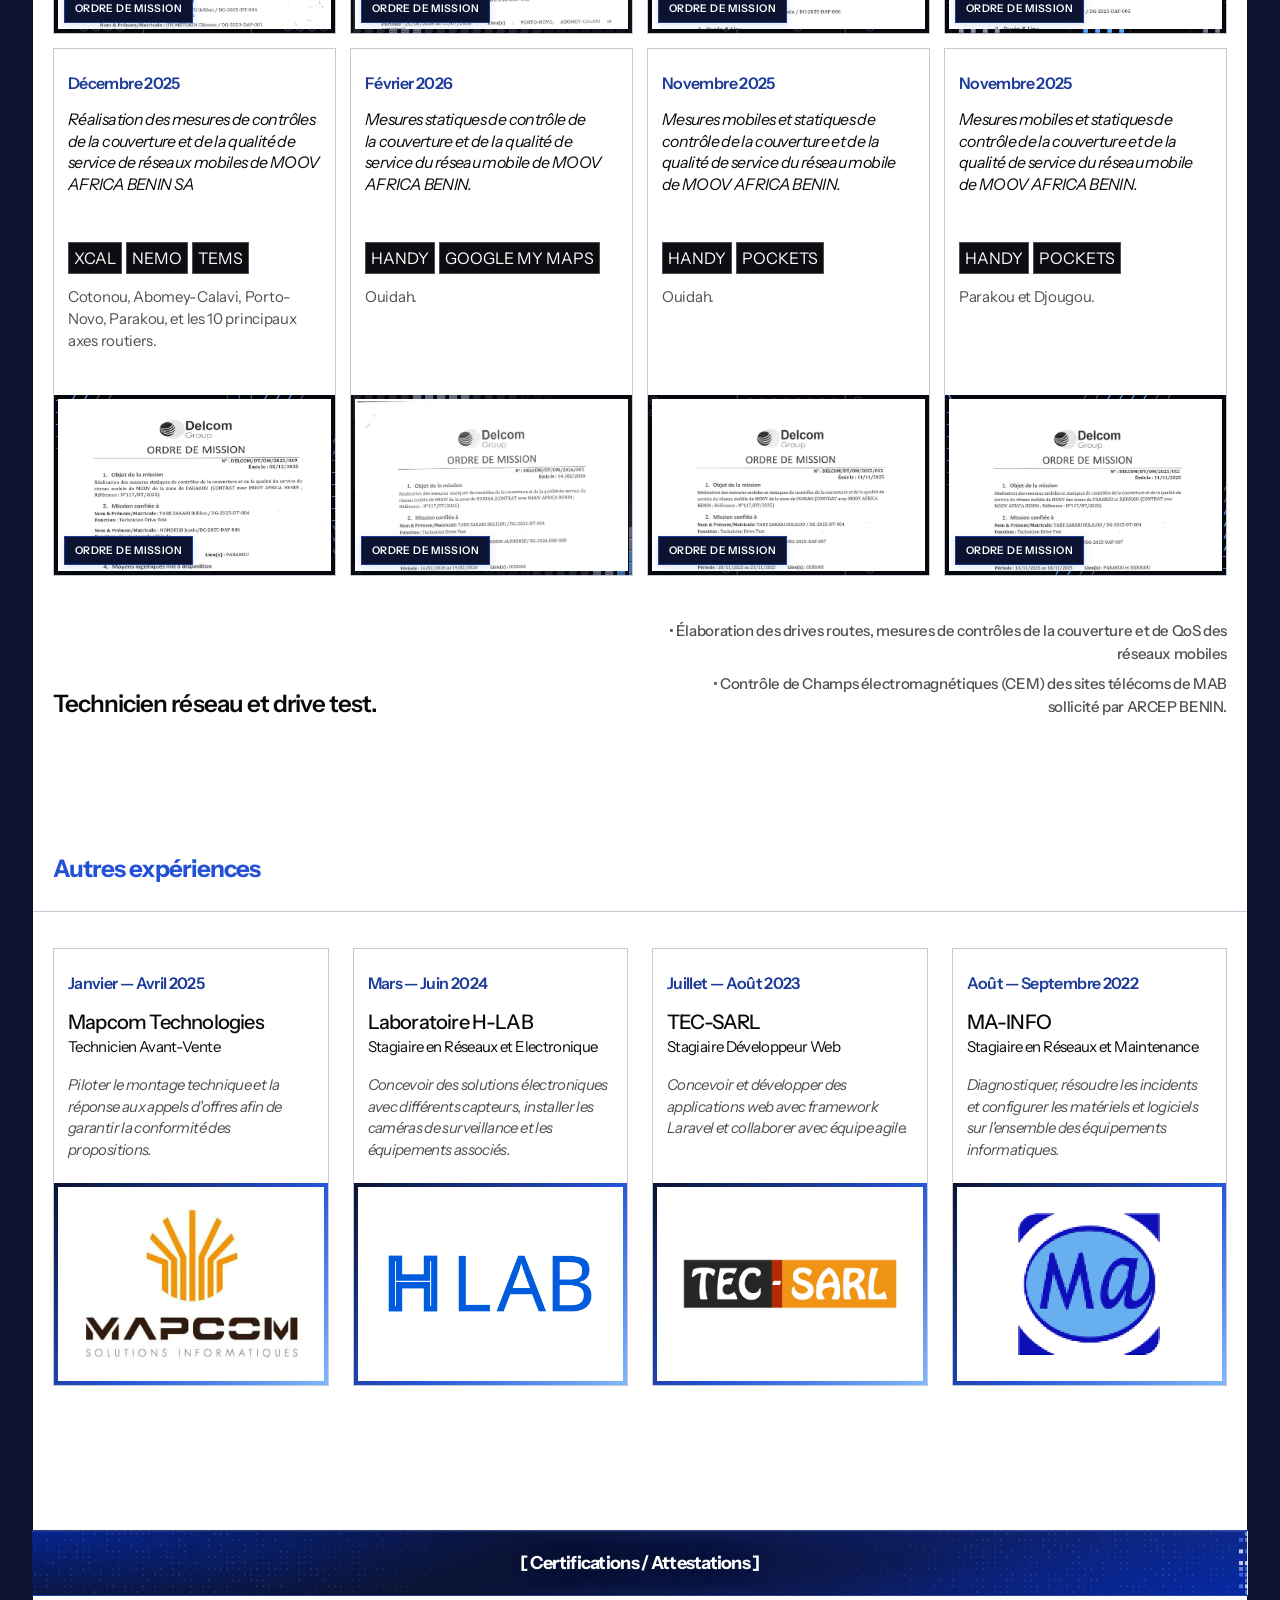
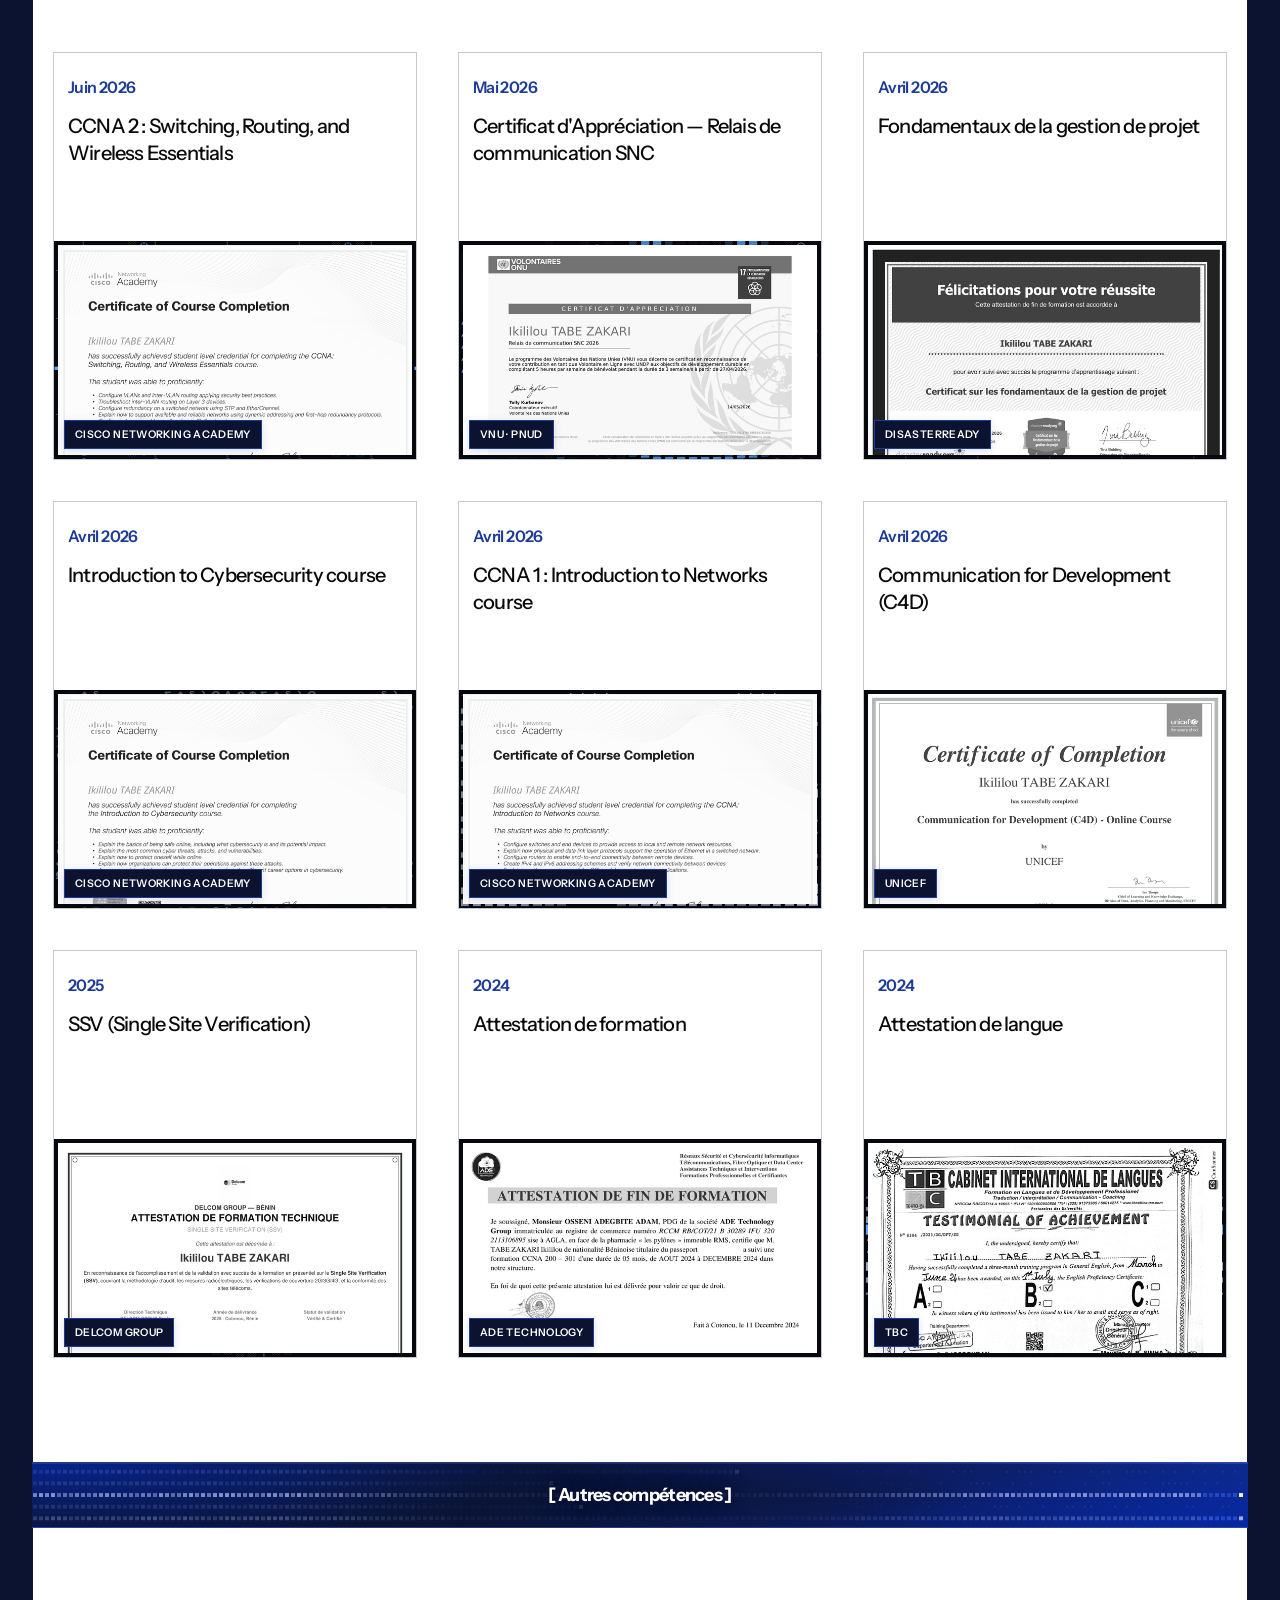
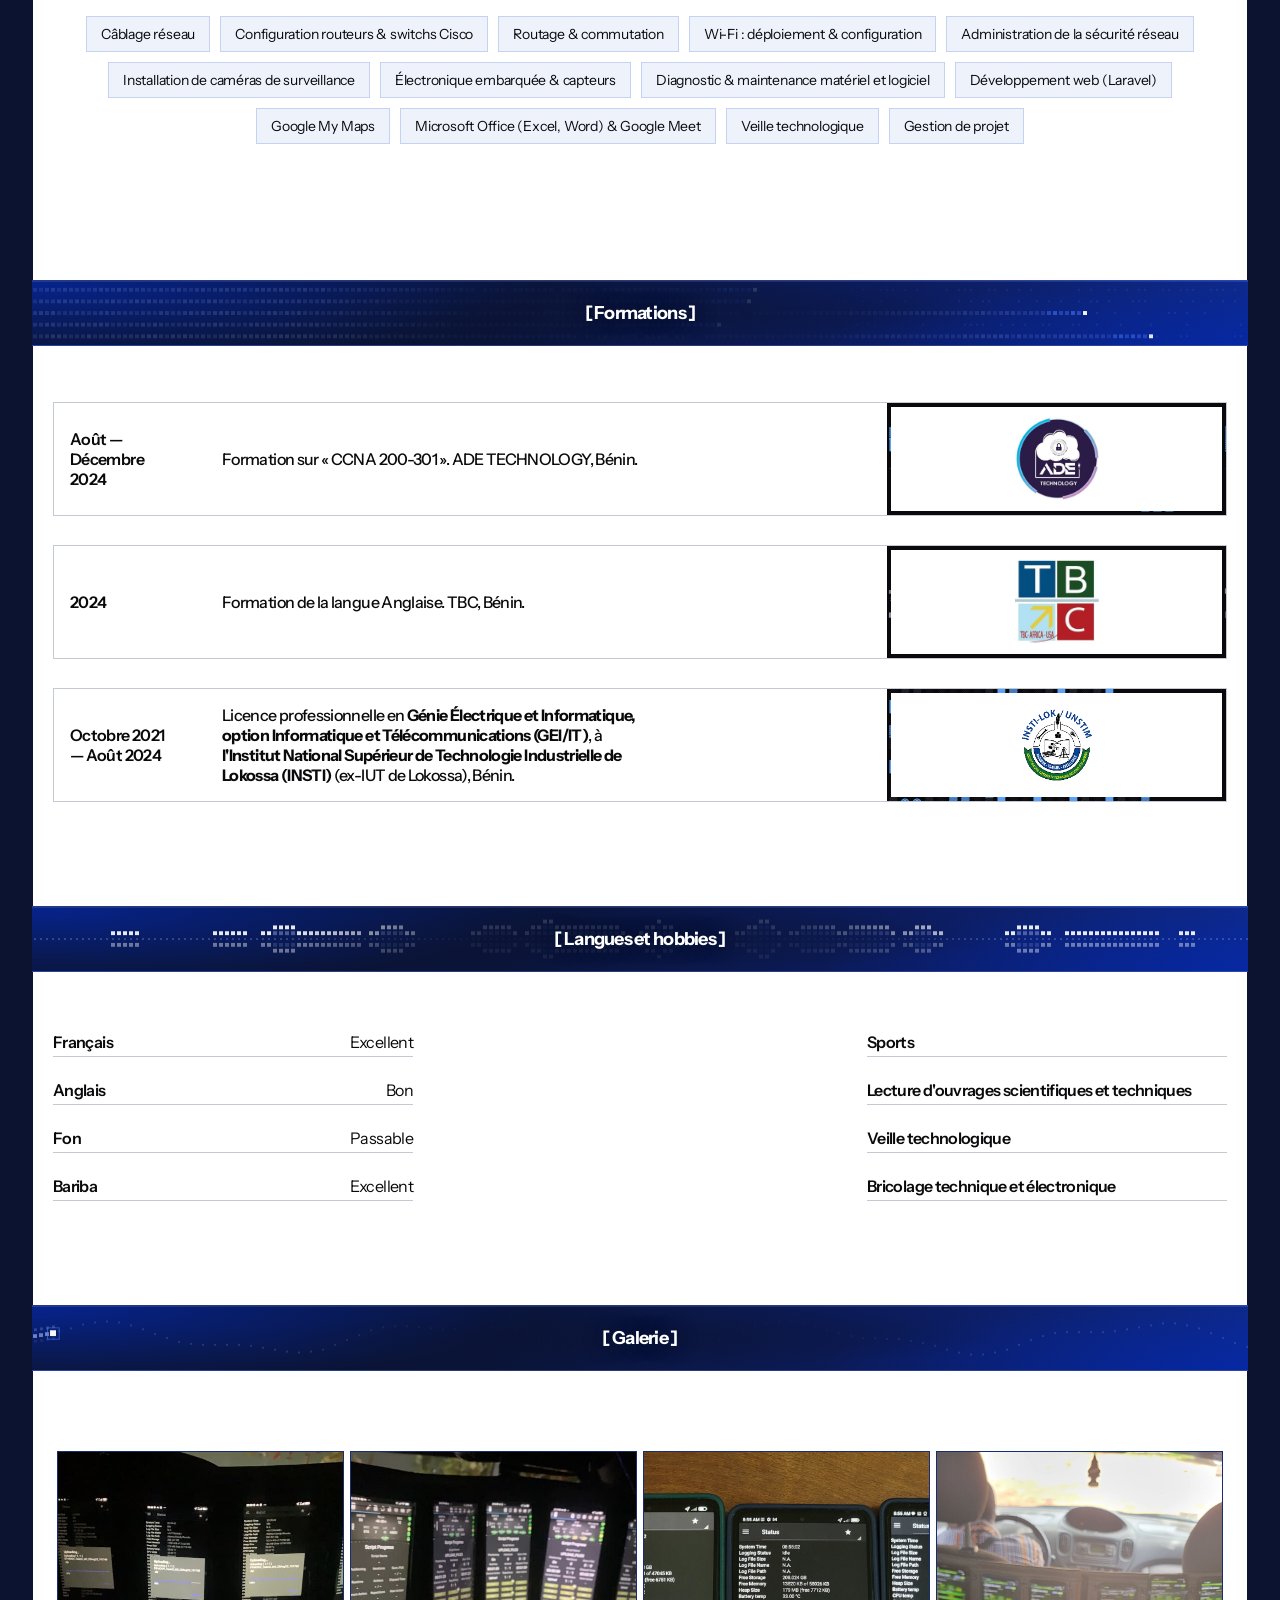
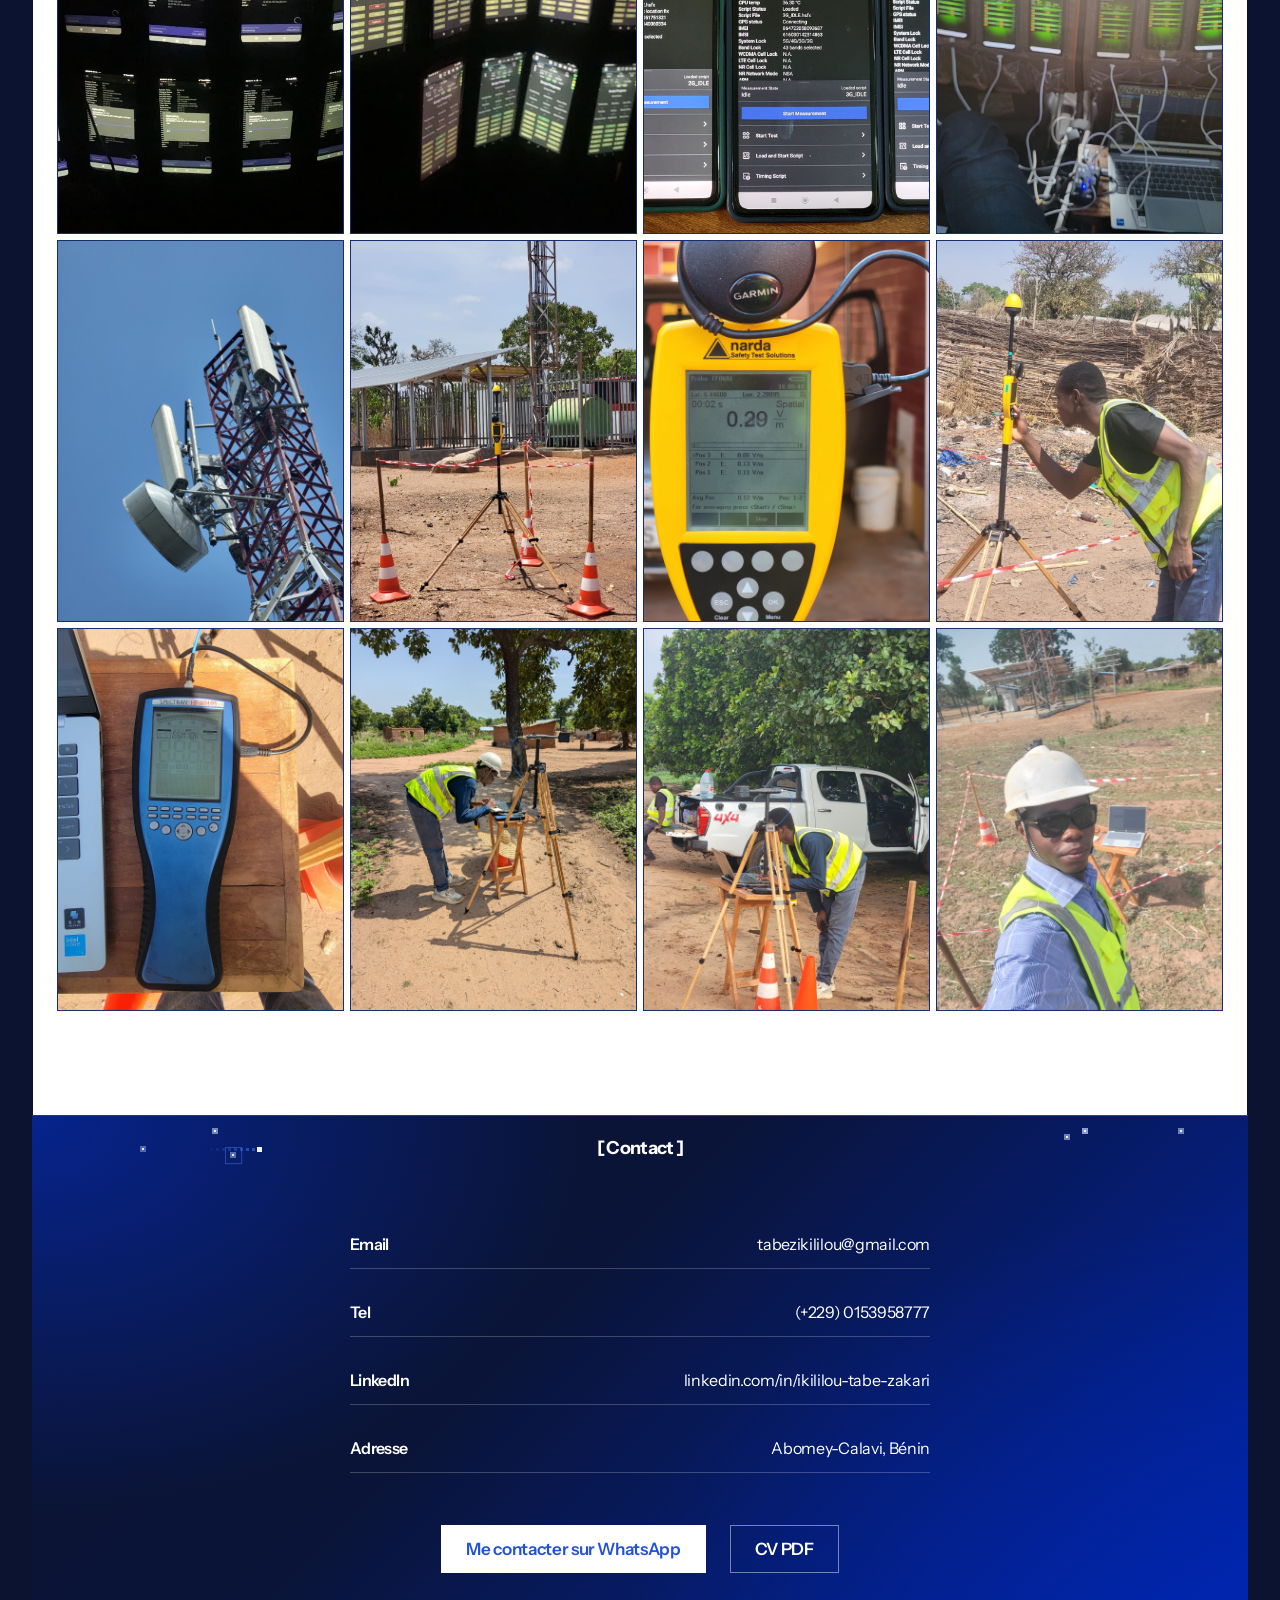
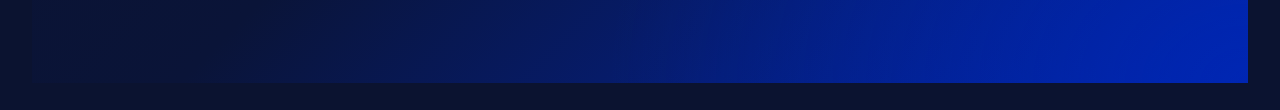
==== commit d0419c8e: "feat: remplacer les photos de la galerie par les nouvelles images" ====
--- a/index.html
+++ b/index.html
@@ -968,15 +968,15 @@
                 type="button"
                 class="gallery__btn"
                 data-mission-image="public/gallery/mission-01.jpg"
-                data-mission-title="Mesures QoS sur le terrain"
+                data-mission-title="Mesure de couverture et QoS mobiles — NEMO Handy Keysight"
                 data-mission-eyebrow="Galerie"
-                aria-label="Mesures QoS sur le terrain"
+                aria-label="Mesure de couverture et QoS mobiles — NEMO Handy Keysight"
                 aria-haspopup="dialog"
                 aria-controls="mission-dialog"
               >
                 <img
                   src="public/gallery/mission-01.jpg"
-                  alt="Mesures QoS sur le terrain"
+                  alt="Mesure de couverture et QoS mobiles — NEMO Handy Keysight"
                   loading="lazy"
                   draggable="false"
                 />
@@ -987,15 +987,15 @@
                 type="button"
                 class="gallery__btn"
                 data-mission-image="public/gallery/mission-02.jpg"
-                data-mission-title="Station de mesure près d'un site radioélectrique"
+                data-mission-title="Mesure de couverture et QoS mobiles — TEMS Pocket"
                 data-mission-eyebrow="Galerie"
-                aria-label="Station de mesure près d'un site radioélectrique"
+                aria-label="Mesure de couverture et QoS mobiles — TEMS Pocket"
                 aria-haspopup="dialog"
                 aria-controls="mission-dialog"
               >
                 <img
                   src="public/gallery/mission-02.jpg"
-                  alt="Station de mesure près d'un site radioélectrique"
+                  alt="Mesure de couverture et QoS mobiles — TEMS Pocket"
                   loading="lazy"
                   draggable="false"
                 />
@@ -1006,15 +1006,15 @@
                 type="button"
                 class="gallery__btn"
                 data-mission-image="public/gallery/mission-03.jpg"
-                data-mission-title="Chaîne de mesure et véhicule de mission"
+                data-mission-title="Configuration Idle des appareils NEMO Handy Keysight"
                 data-mission-eyebrow="Galerie"
-                aria-label="Chaîne de mesure et véhicule de mission"
+                aria-label="Configuration Idle des appareils NEMO Handy Keysight"
                 aria-haspopup="dialog"
                 aria-controls="mission-dialog"
               >
                 <img
                   src="public/gallery/mission-03.jpg"
-                  alt="Chaîne de mesure et véhicule de mission"
+                  alt="Configuration Idle des appareils NEMO Handy Keysight"
                   loading="lazy"
                   draggable="false"
                 />
@@ -1025,15 +1025,15 @@
                 type="button"
                 class="gallery__btn"
                 data-mission-image="public/gallery/mission-04.jpg"
-                data-mission-title="Antennes sur pylône"
+                data-mission-title="Mesure QoS avec technologie XCAL ACCUVER"
                 data-mission-eyebrow="Galerie"
-                aria-label="Antennes sur pylône"
+                aria-label="Mesure QoS avec technologie XCAL ACCUVER"
                 aria-haspopup="dialog"
                 aria-controls="mission-dialog"
               >
                 <img
                   src="public/gallery/mission-04.jpg"
-                  alt="Antennes sur pylône"
+                  alt="Mesure QoS avec technologie XCAL ACCUVER"
                   loading="lazy"
                   draggable="false"
                 />
@@ -1044,15 +1044,15 @@
                 type="button"
                 class="gallery__btn"
                 data-mission-image="public/gallery/mission-05.jpg"
-                data-mission-title="Contrôle d'un site en campagne"
+                data-mission-title="Antennes sur pylône télécoms objet des mesures"
                 data-mission-eyebrow="Galerie"
-                aria-label="Contrôle d'un site en campagne"
+                aria-label="Antennes sur pylône télécoms objet des mesures"
                 aria-haspopup="dialog"
                 aria-controls="mission-dialog"
               >
                 <img
                   src="public/gallery/mission-05.jpg"
-                  alt="Contrôle d'un site en campagne"
+                  alt="Antennes sur pylône télécoms objet des mesures"
                   loading="lazy"
                   draggable="false"
                 />
@@ -1063,15 +1063,15 @@
                 type="button"
                 class="gallery__btn"
                 data-mission-image="public/gallery/mission-06.jpg"
-                data-mission-title="Analyseur SPECTRAN HF-60105"
+                data-mission-title="Dispositif de mesure CEM — Narda NBM-550"
                 data-mission-eyebrow="Galerie"
-                aria-label="Analyseur SPECTRAN HF-60105"
+                aria-label="Dispositif de mesure CEM — Narda NBM-550"
                 aria-haspopup="dialog"
                 aria-controls="mission-dialog"
               >
                 <img
                   src="public/gallery/mission-06.jpg"
-                  alt="Analyseur SPECTRAN HF-60105"
+                  alt="Dispositif de mesure CEM — Narda NBM-550"
                   loading="lazy"
                   draggable="false"
                 />
@@ -1082,15 +1082,15 @@
                 type="button"
                 class="gallery__btn"
                 data-mission-image="public/gallery/mission-07.jpg"
-                data-mission-title="Poste de mesure près d'un pylône"
+                data-mission-title="Équipement NARDA NBM-550 pour mesures CEM"
                 data-mission-eyebrow="Galerie"
-                aria-label="Poste de mesure près d'un pylône"
+                aria-label="Équipement NARDA NBM-550 pour mesures CEM"
                 aria-haspopup="dialog"
                 aria-controls="mission-dialog"
               >
                 <img
                   src="public/gallery/mission-07.jpg"
-                  alt="Poste de mesure près d'un pylône"
+                  alt="Équipement NARDA NBM-550 pour mesures CEM"
                   loading="lazy"
                   draggable="false"
                 />
@@ -1101,15 +1101,15 @@
                 type="button"
                 class="gallery__btn"
                 data-mission-image="public/gallery/mission-08.jpg"
-                data-mission-title="Campagne de mesures Delcom Group"
+                data-mission-title="Mesure CEM d'un site avec NARDA NBM-550"
                 data-mission-eyebrow="Galerie"
-                aria-label="Campagne de mesures Delcom Group"
+                aria-label="Mesure CEM d'un site avec NARDA NBM-550"
                 aria-haspopup="dialog"
                 aria-controls="mission-dialog"
               >
                 <img
                   src="public/gallery/mission-08.jpg"
-                  alt="Campagne de mesures Delcom Group"
+                  alt="Mesure CEM d'un site avec NARDA NBM-550"
                   loading="lazy"
                   draggable="false"
                 />
@@ -1120,15 +1120,15 @@
                 type="button"
                 class="gallery__btn"
                 data-mission-image="public/gallery/mission-09.jpg"
-                data-mission-title="Installation du trépied de mesure"
+                data-mission-title="Analyseur SPECTRAN HF-60105 AARONIA pour mesures CEM"
                 data-mission-eyebrow="Galerie"
-                aria-label="Installation du trépied de mesure"
+                aria-label="Analyseur SPECTRAN HF-60105 AARONIA pour mesures CEM"
                 aria-haspopup="dialog"
                 aria-controls="mission-dialog"
               >
                 <img
                   src="public/gallery/mission-09.jpg"
-                  alt="Installation du trépied de mesure"
+                  alt="Analyseur SPECTRAN HF-60105 AARONIA pour mesures CEM"
                   loading="lazy"
                   draggable="false"
                 />
@@ -1139,15 +1139,15 @@
                 type="button"
                 class="gallery__btn"
                 data-mission-image="public/gallery/mission-10.jpg"
-                data-mission-title="Mesures statiques en zone urbaine"
+                data-mission-title="Mesure CEM avec SPECTRAN HF-60105 AARONIA"
                 data-mission-eyebrow="Galerie"
-                aria-label="Mesures statiques en zone urbaine"
+                aria-label="Mesure CEM avec SPECTRAN HF-60105 AARONIA"
                 aria-haspopup="dialog"
                 aria-controls="mission-dialog"
               >
                 <img
                   src="public/gallery/mission-10.jpg"
-                  alt="Mesures statiques en zone urbaine"
+                  alt="Mesure CEM avec SPECTRAN HF-60105 AARONIA"
                   loading="lazy"
                   draggable="false"
                 />
@@ -1158,15 +1158,15 @@
                 type="button"
                 class="gallery__btn"
                 data-mission-image="public/gallery/mission-11.jpg"
-                data-mission-title="Mesures sur piste"
+                data-mission-title="Configuration des équipements AARONIA AG sur site télécom"
                 data-mission-eyebrow="Galerie"
-                aria-label="Mesures sur piste"
+                aria-label="Configuration des équipements AARONIA AG sur site télécom"
                 aria-haspopup="dialog"
                 aria-controls="mission-dialog"
               >
                 <img
                   src="public/gallery/mission-11.jpg"
-                  alt="Mesures sur piste"
+                  alt="Configuration des équipements AARONIA AG sur site télécom"
                   loading="lazy"
                   draggable="false"
                 />
@@ -1177,15 +1177,15 @@
                 type="button"
                 class="gallery__btn"
                 data-mission-image="public/gallery/mission-12.jpg"
-                data-mission-title="Site radioélectrique sécurisé par balisage"
+                data-mission-title="Fin des mesures CEM avec équipement AARONIA AG"
                 data-mission-eyebrow="Galerie"
-                aria-label="Site radioélectrique sécurisé par balisage"
+                aria-label="Fin des mesures CEM avec équipement AARONIA AG"
                 aria-haspopup="dialog"
                 aria-controls="mission-dialog"
               >
                 <img
                   src="public/gallery/mission-12.jpg"
-                  alt="Site radioélectrique sécurisé par balisage"
+                  alt="Fin des mesures CEM avec équipement AARONIA AG"
                   loading="lazy"
                   draggable="false"
                 />
